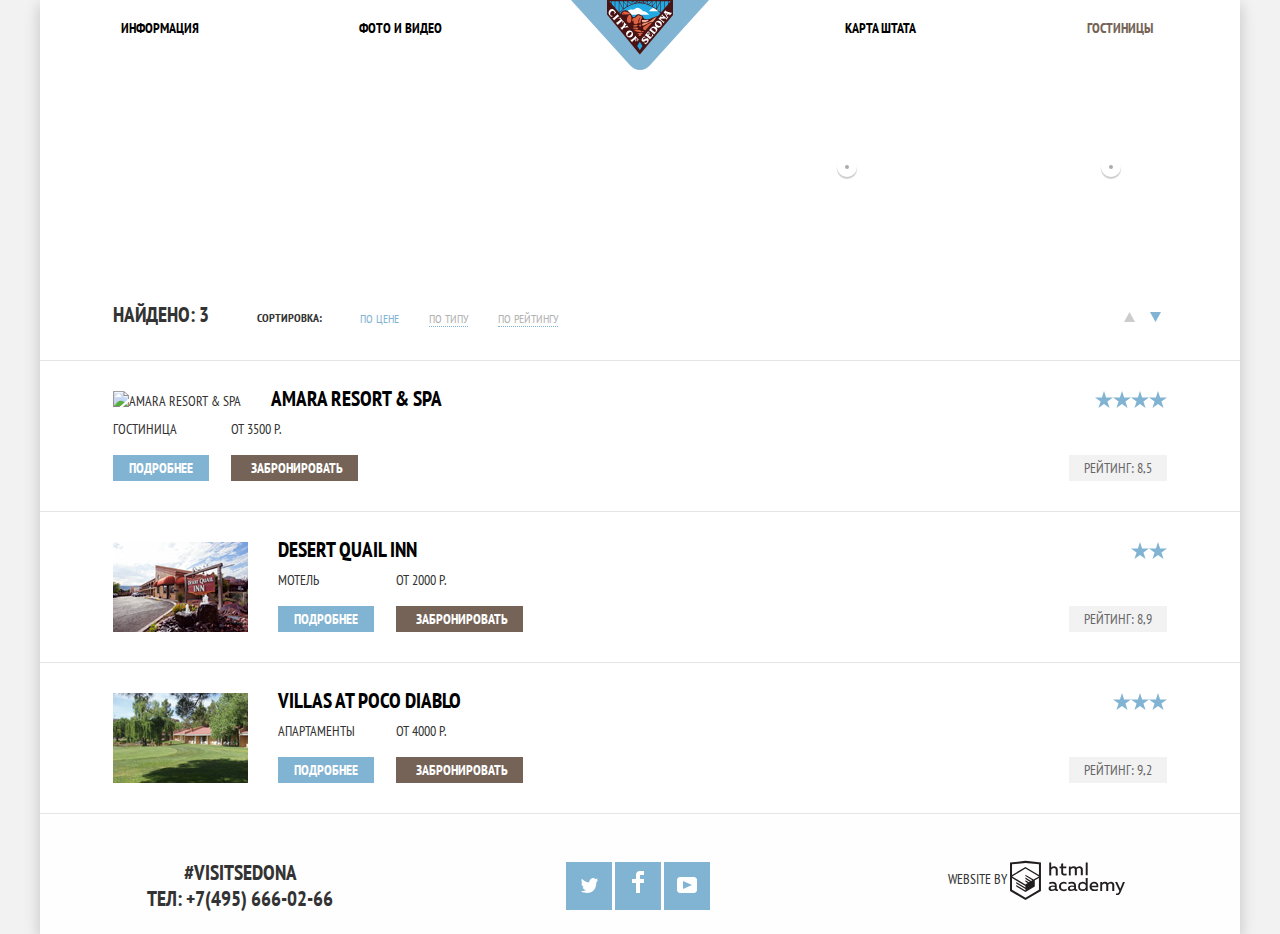
==== hotels.html @ a95e8329 "Update hotels.html" ====
<!DOCTYPE html>
<html lang="ru">
  
<head>
  <link href="https://fonts.googleapis.com/css?family=PT+Sans+Narrow:400,700&amp;subset=latin,cyrillic" 
  rel="stylesheet">
  <link href="css/normalize.css" rel="stylesheet">
  <link rel="stylesheet" href="css/style.css">
  
  <meta charset="utf-8">  
  <meta name="viewport" content="width=device-width">
  <meta name="description" content="Мой первый проект HTML5">
  <meta name="author" content="Евгений Воронов на основании курса HTML-академии">
  
  <title>HTML Academy: Седона</title>
  </head>

  <body>
<!--Хедер заимствован с первой страницы-->
    <div class="container">
      <header class="main-header">
        <nav class="main-navigation">
          <ul class="main-menu clearfix">
            <li>
              <a href="#">Информация</a>
            </li>

            <li>
              <a href="#">Фото и видео</a>
            </li>

            <li>
              <h1>
                <a href="index.html">
                <img src="img/svg-sedona/header-logo.svg" width="138" height="70" alt="Логотип города Седона">
                </a>
              </h1>
            </li>    
            <li>
              <a href="#">Карта штата</a>
            </li>

            <li>
              <a class="active" href="#">Гостиницы</a>
            </li>

          </ul>
        </nav>
      </header> 

<main class="content-main">

        <div class="content-selection clearfix">
          <h1 class="visually-hidden">Поиск жилья в Седоне</h1>

          <!--Левая часть формы-->
          <form name="filters" action="#" method="get">

            <div class="conveniences">
              <b class="filters-title">Инфрастуктура:</b>
              
              <ul class="list-filters">
                <li>
                  <input type="checkbox" name="swim-pool" id="swim-pool" checked="checked">
                  <label for="swim-pool">Бассейн</label>
                </li>

                <li>
                  <input type="checkbox" name="parking" id="parking" >
                  <label for="parking">Парковка</label>
                </li>

                <li>
                  <input type="checkbox" name="internet" id="internet">
                  <label for="internet">wi-fi</label>
                </li>
              </ul>
            </div>

            <!--Центральная часть формы-->
            <div class="housing-type">
              <b class="filters-title">Тип жилья:</b>
              <ul class="list-filters">
                <li>
                  <input type="checkbox" name="hotel" id="hotel" checked="checked">
                  <label for="hotel">Гостиница</label>
                </li>
                <li>
                  <input type="checkbox" name="motel" id="motel" checked="checked">
                  <label for="motel">Мотель</label>
                </li>
                <li>
                  <input type="checkbox" name="apartments" id="apartments" checked="checked">
                  <label for="apartments">Апартаменты</label>
                </li>
              </ul>
            </div>
 
            <!--Правая часть формы-->
            <div class="filter-range">
              <div class="filters-range-title">Стоимость в сутки (р):
              </div>
              <div class="price-controls">
                <label class="min-price">от
                  <input type="text" name="min-price" value="0">
                </label>
                <label class="max-price">до
                  <input type="text" name="max-price" value="3000">
                </label>
              </div>

              <div class="range-controls">
                <div class="scale">
                  <div class="bar">
                  </div>
                </div>
                <div class="range-toggle range-toggle-min">
                </div>
                <div class="range-toggle range-toggle-max">
                </div>
              </div>    
              <button class="btn-transparent" type="submit">Показать</button>
            </div>

          </form>    
        </div> 

        <!--Нижняя часть формы "Найдено"-->
        <div class="search-result clearfix">
          <b class="result-number">Найдено: 3</b>
          <div class="result-filters">
            <b class="result-filters-name">Сортировка:</b>
            
            <ul class="filters-sorting-list">
              <li>
                <a class="filters-sorting active" href="#">по цене</a>
              </li>
              <li>
                <a class="filters-sorting" href="#">по типу</a>
              </li>
              <li>
                <a class="filters-sorting" href="#">по рейтингу</a>
              </li>                                
            </ul>

            <!--Стрелки "вверх"-"вниз"-->
            <div class="pointers">
              <a class="pointer-arrow" href="#">
                <span class="icon-up-dir"><svg xmlns="http://www.w3.org/2000/svg" width="11" height="10" viewBox="0 0 11 10"><path fill="#cccccc" d="M5.5 0L0 10h11z"/></svg></span>
              </a>
              <a class="pointer-arrow active" href="#">
                <span class="icon-down-dir"><svg xmlns="http://www.w3.org/2000/svg" width="11" height="10" viewBox="0 0 11 10"><path fill="#81b3d2" d="M5.5 10L0 0h11"/></svg></span>
              </a>
            </div>    
          </div>
        </div>
        
        <!--Карточка Amara Resort-->
        <div class="housing-cards">
          <div class="housing-info clearfix">
            <div class="housing-image">
              <img src="img/jpg-sedona/amara_resort.jpg" width="135" height="90" alt="Amara Resort & Spa"></img>
            </div>
            
            <div class="rating">
              <div class="rating-stars">
                <span class="icon-star"><svg xmlns="http://www.w3.org/2000/svg" width="18" height="17" viewBox="0 0 18 17"><path fill="#81B3D2" d="M9.002 0l2.126 6.494h6.877l-5.564 4.012L14.566 17l-5.564-4.013L3.438 17l2.126-6.494L0 6.494h6.878z"/></svg></span>
                <span class="icon-star"><svg xmlns="http://www.w3.org/2000/svg" width="18" height="17" viewBox="0 0 18 17"><path fill="#81B3D2" d="M9.002 0l2.126 6.494h6.877l-5.564 4.012L14.566 17l-5.564-4.013L3.438 17l2.126-6.494L0 6.494h6.878z"/></svg></span>
                <span class="icon-star"><svg xmlns="http://www.w3.org/2000/svg" width="18" height="17" viewBox="0 0 18 17"><path fill="#81B3D2" d="M9.002 0l2.126 6.494h6.877l-5.564 4.012L14.566 17l-5.564-4.013L3.438 17l2.126-6.494L0 6.494h6.878z"/></svg></span>
                <span class="icon-star"><svg xmlns="http://www.w3.org/2000/svg" width="18" height="17" viewBox="0 0 18 17"><path fill="#81B3D2" d="M9.002 0l2.126 6.494h6.877l-5.564 4.012L14.566 17l-5.564-4.013L3.438 17l2.126-6.494L0 6.494h6.878z"/></svg></span>
              </div>
              
              <div class="grade">
                <span>Рейтинг: 8,5</span>
              </div>    
            </div>
            
            <div class="housing-name">Amara Resort &#38; Spa</div>
            <div class="more-info">
              <div class="main-housing-info">Гостиница</div>
              <a class="btn-detail" href="#">Подробнее</a>
            </div>
            
            <div class="housing-price">
              <div class="main-housing-info">От 3500 р.</div>
              <a class="btn-book" href="#">Забронировать</a>
            </div>
          </div> 

          <!--Карточка Desert Quail Inn-->
          <div class="housing-info clearfix">
            <div class="housing-image">
              <img src="img/jpg-sedona/desert_quail.jpg" width="135" height="90" alt="Desert Quail Inn">
            </div>
            
            <div class="rating">
              <div class="rating-stars">
                <span class="icon-star"><svg xmlns="http://www.w3.org/2000/svg" width="18" height="17" viewBox="0 0 18 17"><path fill="#81B3D2" d="M9.002 0l2.126 6.494h6.877l-5.564 4.012L14.566 17l-5.564-4.013L3.438 17l2.126-6.494L0 6.494h6.878z"/></svg></span>
                <span class="icon-star"><svg xmlns="http://www.w3.org/2000/svg" width="18" height="17" viewBox="0 0 18 17"><path fill="#81B3D2" d="M9.002 0l2.126 6.494h6.877l-5.564 4.012L14.566 17l-5.564-4.013L3.438 17l2.126-6.494L0 6.494h6.878z"/></svg></span>
              </div>
              <div class="grade">
                <span>Рейтинг: 8,9</span>
              </div>
            </div>
            
            <div class="housing-name">Desert Quail Inn</div>
            <div class="more-info">
              <div class="main-housing-info">Мотель</div>
              <a class="btn-detail" href="#">Подробнее</a>
            </div>
            
            <div class="housing-price">
              <div class="main-housing-info">От 2000 р.</div>
              <a class="btn-book" href="#">Забронировать</a>
            </div>
          </div>
          
          <!--Карточка Villas At Poco Diablo-->
          <div class="housing-info clearfix">
            <div class="housing-image">
              <img src="img/jpg-sedona/villas_poco.jpg" width="135" height="90" alt="Villas At Poco Diablo">
            </div>
            
            <div class="rating">
              <div class="rating-stars">
                <span class="icon-star"><svg xmlns="http://www.w3.org/2000/svg" width="18" height="17" viewBox="0 0 18 17"><path fill="#81B3D2" d="M9.002 0l2.126 6.494h6.877l-5.564 4.012L14.566 17l-5.564-4.013L3.438 17l2.126-6.494L0 6.494h6.878z"/></svg></span>
                <span class="icon-star"><svg xmlns="http://www.w3.org/2000/svg" width="18" height="17" viewBox="0 0 18 17"><path fill="#81B3D2" d="M9.002 0l2.126 6.494h6.877l-5.564 4.012L14.566 17l-5.564-4.013L3.438 17l2.126-6.494L0 6.494h6.878z"/></svg></span>
                <span class="icon-star"><svg xmlns="http://www.w3.org/2000/svg" width="18" height="17" viewBox="0 0 18 17"><path fill="#81B3D2" d="M9.002 0l2.126 6.494h6.877l-5.564 4.012L14.566 17l-5.564-4.013L3.438 17l2.126-6.494L0 6.494h6.878z"/></svg></span>
              </div>
              <div class="grade">
                <span>Рейтинг: 9,2</span>
              </div>
            </div>
            
            <div class="housing-name">Villas At Poco Diablo</div>
            <div class="more-info">
              <div class="main-housing-info">Апартаменты</div>
              <a class="btn-detail" href="#">Подробнее</a>
            </div>
            <div class="housing-price">
              
              <div class="main-housing-info">От 4000 р.</div>
              <a class="btn-book" href="#">Забронировать</a>
            </div>
          </div>    
        </div>   
      </main> 

      <!--Футер. Идентичер первой странице.-->
  <footer class="main-footer main-index-footer">
  <section class="footer-hashtag footer-item">
    <p>#VisitSedona<br>
      Тел: +7(495) 666-02-66
    </p>
    
  </section>  
  <section class="footer-social footer-item">
    <a class="social-btn" href="#">
      <img src="img/svg-sedona/twitter.svg">Twitter<span class="icon-twitter"></span>
    </a>
    <a class="social-btn" href="#">
      <img src="img/svg-sedona/fb-icon.svg">Facebook<span class="icon-facebook"></span>
    </a>
    <a class="social-btn" href="#">
      <img src="img/svg-sedona/youtube.svg">YouTube<span class="icon-youtube"></span>
    </a>
  </section>  
  <section class="footer-copyright footer-item">
    <span>Website by</span>
    <a class="copyright-logo" href="https://htmlacademy.ru" target="_blank"><svg width="115" height="41" xmlns="http://www.w3.org/2000/svg" viewBox="0 0 108.08 36.85"><title>logo-htmlacademy-small1</title><path d="M44.61,26.88a2,2,0,0,0,.55-0.1v1.33a3.25,3.25,0,0,1-1.18.21,1.67,1.67,0,0,1-1.67-1,4.84,4.84,0,0,1-3.14,1.08c-1.51,0-2.91-.83-2.91-2.55,0-2.13,2-2.79,3.71-2.79a11.08,11.08,0,0,1,2.17.25v-0.3c0-1-.76-1.77-2.19-1.77a7.42,7.42,0,0,0-3,.64v-1.7a10.21,10.21,0,0,1,3.19-.55c2.36,0,3.81,1.12,3.81,3.65v3a0.54,0.54,0,0,0,.49.59h0.17Zm-6.44-1.13A1.35,1.35,0,0,0,39.63,27h0.11a3.39,3.39,0,0,0,2.41-1V24.58a9.72,9.72,0,0,0-1.81-.21c-1,0-2.16.33-2.16,1.38h0Zm12.36-6.11a5,5,0,0,1,2.57.64V22a4.08,4.08,0,0,0-2.3-.7,2.75,2.75,0,1,0,0,5.49,5,5,0,0,0,2.43-.64v1.71a6.27,6.27,0,0,1-2.76.57A4.21,4.21,0,0,1,46,24.51q0-.21,0-0.41a4.32,4.32,0,0,1,4.18-4.46h0.38Zm12.17,7.24a2,2,0,0,0,.55-0.1v1.33a3.25,3.25,0,0,1-1.18.21,1.67,1.67,0,0,1-1.67-1,4.84,4.84,0,0,1-3.14,1.08c-1.51,0-2.91-.83-2.91-2.55,0-2.13,2-2.79,3.71-2.79a11.08,11.08,0,0,1,2.17.25v-0.3c0-1-.76-1.77-2.19-1.77a7.42,7.42,0,0,0-3,.64v-1.7a10.21,10.21,0,0,1,3.19-.55c2.36,0,3.81,1.12,3.81,3.65v3a0.54,0.54,0,0,0,.49.59h0.17Zm-6.44-1.13A1.35,1.35,0,0,0,57.73,27h0.11a3.39,3.39,0,0,0,2.41-1V24.58a9.72,9.72,0,0,0-1.81-.21c-1.06,0-2.16.33-2.16,1.38h0ZM73,16V28.2H71.35V26.88a3.88,3.88,0,0,1-3.19,1.54,4.4,4.4,0,0,1,0-8.78,3.81,3.81,0,0,1,3,1.3V16H73Zm-4.53,5.22a2.76,2.76,0,1,0,0,5.52A2.86,2.86,0,0,0,71.15,25V23A2.91,2.91,0,0,0,68.49,21.27ZM79,19.64c3.31,0,4.46,2.68,3.92,5.09H76.7c0.21,1.5,1.67,2.11,3.19,2.11a6.11,6.11,0,0,0,2.64-.59v1.6a7.14,7.14,0,0,1-3,.57C77,28.42,74.78,27,74.78,24a4.18,4.18,0,0,1,4-4.39H79Zm0.09,1.54a2.28,2.28,0,0,0-2.44,2.1v0.06H81.3A2,2,0,0,0,79.13,21.18Zm5.73,7V19.87h1.65v1a3.81,3.81,0,0,1,2.78-1.27A2.86,2.86,0,0,1,91.89,21a4.12,4.12,0,0,1,2.91-1.33A3.06,3.06,0,0,1,98,23V28.2h-1.9V23.05a1.59,1.59,0,0,0-1.42-1.75H94.42a2.8,2.8,0,0,0-2.07,1.12V28.2h-1.9V23.05A1.59,1.59,0,0,0,89,21.31H88.8a3,3,0,0,0-2.21,1.29v5.63H84.86Zm21.31-8.33h1.9l-3.91,9.46c-0.9,2.17-2.09,2.86-3.35,2.86a4.76,4.76,0,0,1-1.1-.14V30.46a2.86,2.86,0,0,0,.85.12c0.9,0,1.58-.64,2.07-1.9l0.17-.42-4-8.4h2l2.86,6.29ZM38.73,1.46V6.22a3.81,3.81,0,0,1,2.7-1.14,3.25,3.25,0,0,1,3.44,3.4v5.15H43V8.72a1.81,1.81,0,0,0-1.61-2h-0.3a2.93,2.93,0,0,0-2.32,1.39v5.52h-1.9V1.46h1.9ZM49.94,2.31v3h3V6.91h-3v3.81c0,1.1.5,1.46,1.58,1.46a4.49,4.49,0,0,0,1.69-.33v1.6A6.8,6.8,0,0,1,51,13.8a2.55,2.55,0,0,1-2.86-2.74V6.89H46.58V5.26h1.5V2.74Zm5.4,11.31V5.28H57v1A3.81,3.81,0,0,1,59.77,5a2.86,2.86,0,0,1,2.6,1.33A4.12,4.12,0,0,1,65.28,5,3.06,3.06,0,0,1,68.44,8.4v5.21h-1.9V8.46a1.59,1.59,0,0,0-1.42-1.75H64.89a2.8,2.8,0,0,0-2.07,1.12v5.78h-1.9V8.46A1.59,1.59,0,0,0,59.5,6.71H59.27A3,3,0,0,0,57.06,8v5.63H55.34ZM71.17,1.45H73V13.6H71.17V1.45ZM14.71,0H14.55L0,1.54V28.21l14.55,8.66,14.55-8.66V1.54Zm12.5,27.1L14.55,34.64,1.9,27.12V16.18l12.59,7.5V25L5.86,19.9v1.31l8.68,5.21v1.39L5.87,22.65V24l8.68,5.21,8.75-5.24V18.31L27.2,16V27.12Zm0-12.53-3.48,2-1.6,1L14.51,13v1.31L21,18.23H21l-0.14.09-1,.54-5.37-3.2V17l4.24,2.52-1,.67-3.2-1.9v1.31l2.1,1.24L14.5,22.1,2,14.65,14.51,7.11Zm0-1.32L14.49,5.76,1.91,13.25v-10L14.56,1.92,27.21,3.25v10h0Z" transform="translate(0 -0.02)"/></svg></a>
  </section>    
  </footer>

  </body>
</html>
---- css/style.css ----
body {
margin: 0;
padding: 0;
font-family: "PT Sans Narrow", Arial, sans-serif;
font-size: 14px;
line-height: 21px;
color: #333333;
background-color: #f2f2f2;
background-repeat: no-repeat;
background-position: top center;
text-transform: uppercase;
}

@font-face {
font-weight: normal;
font-style: normal;
font-family: "symbols-sedona";
src: url("../Sedona-fonts/Sedona-font.woff") format("woff"),
url("../Sedona-fonts/Sedona-font.woff2") format("woff2"); 
}

[class^="icon-"]::before,
[class*=" icon-"]::before {
display: inline-block;
width: 1em;
margin-right: 0.2em;
margin-left: 0.2em;
font-weight: normal;
line-height: 1em;
font-family: "Sedona-font"; 
text-align: center;
text-transform: none;
text-decoration: inherit;
font-style: normal;
font-variant: normal;
speak-as: none;
}

.container {
width: 1200px;
margin: 0 auto;  
box-shadow: 0 5px 15px rgba(0, 0, 0, 0.2); 
}

/*Задаём визуальное скрытие заголовков, которые только для поисковиков*/
.visually-hidden {
position: absolute;
width: 1px;
height: 1px;
margin: -1px;
border: 0;
padding: 0;
clip: rect(0 0 0 0);
overflow: hidden;
}

/*Выравнивание контента до "Настоящий городок"*/
.main-menu {
width: 100%;
height: 56px;
margin: 0;
padding: 0;
background-color: #ffffff;
list-style: none;
}
  
.main-menu li {
display: block;
float: left;
width: 240px;
height: 56px;
margin: 0;
padding: 0;
text-align: center;
}
  
.main-menu h1 {
margin: 0;
}
  
.main-menu a {
padding-top: 20px;
font-weight: bold;
text-decoration: none;
line-height: 56px;
color: #000000;
}
  
.main-menu a:hover {
color: #81b3d2;
}

.main-menu a:focus {
color: #81b3d2;
}
  
.main-menu a:active {
color: #766357;
}
  
.main-menu .active {
color: #766357;
}
  
.main-menu .active:hover {
color: #604e43;
}

.main-menu .active:focus {
color: #604e43;
}
  
.main-menu .active:active {
color: #d6d0cc;
}
  
.content-main {
background-color: #ffffff;
}
  
.main-image {
height: 511px;
text-align: center;
background-image: url("../img/jpg-sedona/BG-1.jpg");
background-repeat: no-repeat;
background-color: #acd5ee;
}
  
.logo {
padding-top: 132px;
}

.intro {
width: 570px;
margin: 0 auto;
padding-top: 57px;
padding-bottom: 37px;
text-align: center;
line-height: 26px;
}

.intro-text {
font-size: 21px;
color: #000000;
}

.intro p {
margin-top: 22px;
}

.index-content {
height: 256px;
text-align: center;
color: #ffffff;
background-color: #81b3d2;
}

.index-content-text-left {
float: left;
width: 400px;
padding-top: 55px;
}

.index-content-img-right {
float: right;
height: 256px;
margin: 0;
background-color: #e7a79a;
}

.index-content-number {
margin-top: 18px;
margin-bottom: 20px;
}

.clearfix::after {
content: "";
display: block;
clear: both;
}

.index-content-title {
font-size: 21px;
}

.features-first {
padding-top: 60px; 
padding-bottom: 81px;
text-align: center;
}

.features-item {
float: left;
width: 300px;
margin-left: 50px;
margin-right: 50px;
}

.features-name {
margin-top: 24px;
font-weight: bold;
font-size: 21px;
color: #000000;
}

.features-item p {
margin: 0;
margin-top: 24px;
}

.picture-souvenirs {
margin-bottom: -4px;
}

.index-content-img-left {
float: left;
height: 256px;
margin: 0;
background-color: #eac1ad;
}

.index-content-text-right {
float: right;
width: 400px;
padding-top: 55px;
}

.features-second {
padding-top: 23px;
padding-bottom: 57px;
text-align: center;
background-color: #eeeeee;
}

.intro-search {
padding-bottom: 35px;
line-height: 24px;
}

.intro-text-search {
font-size: 30px;
line-height: 24px;
color: #000000;
}

/* Карта прописана на случай, если интерактивная не загрузится*/
.map {
width: 100%;
height: 593px;
margin-bottom: -120px;
background-image: url("../img/jpg-sedona/map_sedona.jpg");
background-repeat: no-repeat; 
}

.search {
width: 570px;
margin: 0 auto;
text-align: center;
}

.search-hotels {
position: relative;
display: block;
padding-top: 34px;
padding-bottom: 26px;
font-weight: bold;
font-size: 21px;
line-height: 26px;
text-align: center;
text-decoration: none;
color: #ffffff;
background-color: #766357;  
}

.search-filters {
position: absolute;
z-index: 10;


/*display: none; Не забыть это правило подключить, когда нужно будет делать поп-апы*/

padding-top: 56px;
padding-bottom: 55px;
padding-left: 57px;
padding-right: 54px;
font-weight: bold;
line-height: 26px; 
background-color: #ffffff;
box-shadow: 0 10px 40px 5px rgba(0, 0, 0, 0.2); 
}

/* Детально разобраться с анимацией. Пока, всё сделано интуитивно, 
с помощью "коллективного разума"

@keyframes shake {
  0%, 100% {transform: translateX(0); }
  10%, 30%, 50%, 70%, 90%  {transform: translateX(-10px); }
  20%, 40%, 60%, 80% {transform: translateX(10px); }
}

@keyframes bounce {
  0% {transform: translateY(0); }
  50% {transform: translateY(70px); }
  80% {transform: translateY(-50px); }
  100% {transform: translateY(0); }
  }

.search-filters-show {
display: block;
animation-name: bounce;
animation-duration: 0.7s;
}

.modal-error {
animation-name: shake;
animation-duration: 0.6s;
} */

.field-data {
margin-bottom: 27px;
color: #000000;
}

.field-value-data {
position: relative;
margin-left: 114px;
margin-right: 39px;
}

.field-data label {
float: left;
line-height: 38px;
}
.field-data input {
width: 100%;
height: 40px;
box-sizing: border-box;
padding-left: 15px;
text-transform: uppercase;
background-color: #f2f2f2;
border: 0;   
}

.field-data input:hover {
background-color: #ebebeb;
}

.field-data input:focus {
background-color: #ffffff;
outline: 2px solid #e5e5e5;
}


.btn-calendar {
float: right;
width: 38px;
height: 40px;
margin-right: -38px;
padding: 0;
font-size: 21px;
line-height: 26px;
text-transform: uppercase;
vertical-align: top;
color: #c2c2c2;
background-color: #f2f2f2;
cursor: pointer;
border: 0;
outline: 0;
}

.icon-calendar {
padding-top:9px;
display: inline-block;
font-size: 0;
vertical-align: center;
fill: #cacaca;
}
  
.icon-calendar:hover {
fill: #000000;
}
  
.icon-calendar:focus {
fill: #000000;
}
  
.icon-calendar:active {
fill: #81b3d2;
}

.btn-people-number {
width: 38px;
height: 40px;
padding: 0;
margin: 0;
vertical-align: middle;
color: #a9a9a9;
background-color: #f2f2f2;
border: 0;
outline: 0;
font-size:1.8vw;
cursor: pointer;
}

.btn-people-number:hover {
color: #000000;
}

btn-people-number:focus {
color: #000000;
}

.btn-people-number:active {
color: #81b3d2;
}

.people-number input,
.children-number input {
display: inline-block;
margin: 0;
width: 38px;
height: 40px;
padding: 0;
text-align: center;
vertical-align: middle;
background-color: #f2f2f2;
border: 0;
outline: 0;
}

/*
input::-webkit-inner-spin-button,
input::-webkit-outer-spin-button {
-webkit-appearance: none; margin: 0px;
}
*/

.field-people {
margin-bottom: 54px;
}

.field-people > label {
float: left;
line-height: 38px;
}

.field-value-people {
height: 40px;
margin-left: 114px;
text-align: left; 
}

.btn-plus {
margin-left: -4px;
}

.btn-minus {
margin-right: -4px;
}

.people-number-adults{
float: left;
}

.children-number {
float: right;
}

.people-number-children {
display: inline-block;
margin-left: 25px;
}

.search-btn {
width: 458px;
height: 58px;
padding: 0;
font-size: 21px;
text-transform: uppercase;
color: #ffffff;
background-color: #81b3d2;
border: 0;
outline: 0;
cursor: pointer;
}

.search-btn:hover {
background-color: #669ec0;
}

.search-btn:focus {
background-color: #669ec0;
}

.search-btn:active {
color: #88b6d1;
background-color: #5496bd;
}

/*Футер*/
.main-footer {
height: 95px;
width: 100%;
padding-top: 25px;
background-color: rgba(255, 255, 255, 0.9);
}

.main-index-footer {
width: 1200px;
position: relative;
z-index: 2;
/*margin-top: -120px;*/
}

.footer-item{
display: inline-block;
width: 300px;
margin-left: 50px;
margin-right: 45px;
text-align: center;
vertical-align: middle;
}

.social-btn {
display: inline-block;
width: 46px;
height: 48px;
margin: 0;
font-size: 0;
text-align: center;
vertical-align: top;
text-decoration: none;
color: #ffffff;
background-color: #81b3d2;
}

.social-btn span {
font-size: 19px;
line-height: 48px;
}

.social-btn:hover {
background-color: #669ec0;
}

.social-btn:focus {
  background-color: #669ec0;
  }

.social-btn:active {
color: #88b6d1;
background-color: #5496bd;
}

.footer-hashtag p{
font-size: 21px;
line-height: 26px;
font-weight: bold;
}

.footer-copyright span {
line-height: 39px;
}

.copyright-logo {
display: inline-block;
font-size: 0;
vertical-align: top;
fill: #231f20;
}

.copyright-logo:hover {
fill: #81b3d2;
}

.copyright-logo:focus {
  fill: #81b3d2;
  }

.copyright-logo:active {
fill: #bdbbbc;
}

/*Стилизация страницы hotels.html*/

/* "☐" */
.icon-check-off::before { 
content: "\2610"; 
} 
  
/* "☑" */
.icon-check-on::before {
content: "\2611"; 
} 

.content-selection {
padding-left: 73px;
padding-right: 73px;
padding-bottom: 11px;
padding-top: 26px;
background-image: url("../img/png-sedona/hotels-bg.png"); /* width: 1200px; height: 217px;*/
background-repeat: no-repeat;
}

.content-selection li {
list-style-type: none;
}
  
.conveniences {
float: left;
width: 217px;
margin-right: 25px;
}
  
.housing-type {
float: left;
width: 230px; 
}
  
.filters-title {
font-size: 16px;
line-height: 21px;
font-weight: 600;
color: #ffffff;
}
  
.filter-range {
float: right;
width: 330px;
margin: 0 auto;
font-size: 14px;
font-weight: 400;
color: #ffffff;
}
  
.filters-range-title {
margin-bottom: 9px;
font-size: 16px;
line-height: 21px;
font-weight: 600;
}

input[type="checkbox"] {
display: none;
}

input[type="checkbox"]+label {
position: relative;
display: block;
margin: 10px 0;
padding-left: 45px;
line-height: 20px;
cursor: pointer;    
}

input[type="checkbox"]+label::before {
content: "\2610";
position: absolute;
top: 0;
left: 0;
width: 10px;
height: 10px;
font-size: 26px;
font-family: "Sedona-font";
}

input[type="checkbox"]:checked+label::before {
content: "\2611";
}

.price-controls {
position: relative;
height: 36px;
margin-bottom: 14px;
font-size: 0;
border: 2px solid #ffffff;
border-radius: 2px;
}

.price-controls::after {
content: "";
position: absolute;
top: 50%;
left: 50%;
transform: translate(-50%, -50%);
width: 2px;
height: 22px;
background: #ffffff;
}


.price-controls label {
display: inline-block;
font-size: 14px;
line-height: 34px;
vertical-align: top;
cursor: pointer;
}

.price-controls .min-price,
.price-controls .max-price {
width: 98px;
padding-left: 65px;
}

.price-controls input {
width: 60px;
margin: 0;
color: inherit;
font: inherit;
background: none;
border: 0;
outline: 0;
} 

.range-controls {
position: relative;
margin-bottom: 36px;
}

.range-controls .scale {
height: 2px;
background-color: rgba(255, 255, 255, 0.3);
}

.range-controls .bar {
width: 80%;
height: 2px;
background-color: #ffffff;
}

.range-toggle {
position: absolute;
top: -9px;
width: 4px;
height: 4px;
background-color: #ababab;
border: 8px solid #ffffff;
border-radius: 50%;
box-shadow: 0 2px 1px 0 rgba(0, 1, 1, 0.2);
cursor: pointer;
}

.range-toggle:hover {
background-color: #1c4f80;
}

.range-toggle-min {
left: 0;
}

.range-toggle-max {
left: 80%;
}

.list-filters {
margin: 0;
padding: 0;
padding-top: 11px;
color: #ffffff;
list-style: none;
}

.list-filters li {
margin-bottom: 26px;
}

.list-filters input[disabled="disabled"]+label {
color: #6a6a6a;
}

.btn-transparent {
display: block;
margin: 0 auto;
padding: 6px 35px;
font-size: 14px;
line-height: 20px;
text-transform: uppercase;
color: #ffffff;
background: transparent;
border: 2px solid #ffffff;
border-radius: 2px;
outline: 0;
cursor: pointer;
}

.btn-transparent:hover {
color: #000000;
background-color: #ffffff;
}

.search-result {
margin-top: 28px;
padding-left: 73px;
padding-right: 73px;
padding-bottom: 31px;
background-color: #ffffff;
border-bottom: 1px solid #e5e5e5;
}

.result-number {
float: left;
margin: 0;
padding: 0;
font-size: 21px;
line-height: 26px;
}

.result-filters-name {
float:left;
margin-top: 7px;
margin-left: 48px;
margin-right: 38px;
font-size: 12px;
line-height: 18px;
}

.filters-sorting-list li {
float: left;
margin-top: 6px;
margin-right: 30px;
list-style-type: none;
}

.filters-sorting {
text-decoration: none;
font-size: 12px;
line-height: 18px;
border-bottom: 1px dotted #81b3d2;
color: #b2b2b2;
}

.filters-sorting:hover {
color: #81b3d2;
}

.filters-sorting:active {
color: #000000;
border: 0;
}

.filters-sorting-list .active {
color: #81b3d2;
border: 0;
}

.filters-sorting-list {
margin-top: 7px;
}

.pointers {
float: right;
}

.pointer-arrow {
display: inline-block;
width: 23px;
height: 23px;
margin: 0px;
text-align: center;
vertical-align: top;
color: #cccccc;
}

.pointer-arrow span {
font-size: 23px;
line-height: 23px;
}

.pointers .active {
color: #81b3d2;
}

.pointer-arrow:hover {
color: #000000;
}

.pointer-arrow:active {
color: #81b3d2;
}

.housing-info {
height: 90px;
padding-top: 30px;
padding-bottom: 30px;
padding-left: 73px;
padding-right: 73px;
border-bottom: 1px solid #e5e5e5;
}

.housing-image {
float: left;
margin-right: 30px;
}

.more-info {
float: left;
width: 118px;
margin-right: 0px;
}

.housing-price {
float: left;
width: 143px;
}

.rating {
float: right;
text-align: right; 
}

.rating-stars {
display: inline-block;
height: 25px;
margin: 0;
text-align: center;
vertical-align: top;
text-decoration: none;
color: #81b3d2;
background-color: #ffffff;
}

.rating-stars span {
float: right;
font-size: 17px;
line-height: 21px;  
}

.housing-name {
margin-top: -5px;
margin-bottom: 7px;
font-size: 21px;
line-height: 26px;
font-weight: bold;
color: #000000;
cursor: pointer;
}

.housing-name:hover {
color: #81b3d2;
}

.housing-name:active {
color: #b2b2b2;
}

.btn-detail {
float: left;
height: 26px;
margin-right: 8px;
padding-left: 16px;
padding-right: 16px;
line-height: 26px;
font-weight: bold;
text-decoration: none;
color: #ffffff;
background-color: #81b3d2;
}

.btn-detail:hover {
color: #ffffff;
background-color: #669ec0;
}

.btn-detail:active {
color: #88b6d1;
background-color: #5496bd;
}

.btn-book {
float: left;
height: 26px;
padding-left: 20px;
padding-right: 15px;
font-weight: bold;
line-height: 26px;
text-decoration: none;
color: #ffffff;
background-color: #766357;
}

.btn-book:hover {
color: #ffffff;
background-color: #604e43;
}

.btn-book:active {
color: #857871;
background-color: #503e33;
}

.main-housing-info  {
margin-bottom: 15px;
}

.grade {
height: 26px;
margin-top: 39px;
padding-left: 15px;
padding-right: 15px;
line-height: 26px;
color: #666666;
background-color: #f2f2f2;
}
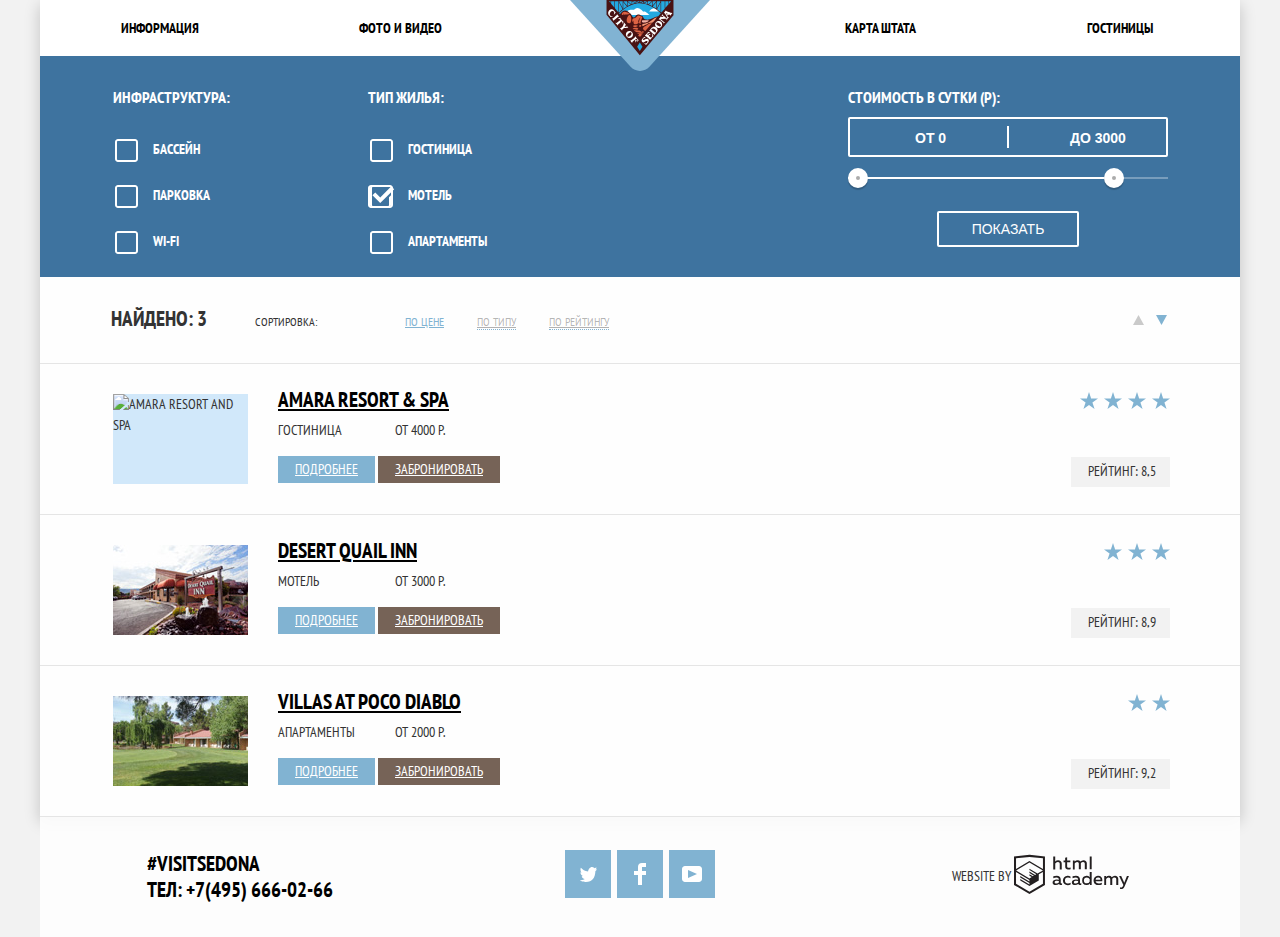
==== commit 56d09c64: "Правка index.html и hotels.hhtml" ====
--- a/hotels.html
+++ b/hotels.html
@@ -4,14 +4,13 @@
 <head>
   <link href="https://fonts.googleapis.com/css?family=PT+Sans+Narrow:400,700&amp;subset=latin,cyrillic" 
   rel="stylesheet">
-  <link href="css/normalize.css" rel="stylesheet">
-  <link rel="stylesheet" href="css/style.css">
+  <link href="css/normalize.css" rel="stylesheet"><!--Подключить миннимизацию-->
+  <link rel="stylesheet" href="css/style.css"><!--Подключить миннимизацию-->
   
   <meta charset="utf-8">  
   <meta name="viewport" content="width=device-width">
-  <meta name="description" content="Мой первый проект HTML5">
+  <meta name="description" content="Мой первый учебный проект HTML5">
   <meta name="author" content="Евгений Воронов на основании курса HTML-академии">
-  
   <title>HTML Academy: Седона</title>
   </head>
 
@@ -20,256 +19,245 @@
     <div class="container">
       <header class="main-header">
         <nav class="main-navigation">
+          <a href="index.html" class="main-logo"><img src="img/svg-sedona/header-logo.svg" width="140" height="71" alt="Логотип города Седона"></a>
           <ul class="main-menu clearfix">
             <li>
               <a href="#">Информация</a>
             </li>
-
             <li>
               <a href="#">Фото и видео</a>
-            </li>
-
-            <li>
-              <h1>
-                <a href="index.html">
-                <img src="img/svg-sedona/header-logo.svg" width="138" height="70" alt="Логотип города Седона">
-                </a>
-              </h1>
-            </li>    
+            </li>   
             <li>
               <a href="#">Карта штата</a>
             </li>
-
-            <li>
-              <a class="active" href="#">Гостиницы</a>
-            </li>
-
+            <li>
+              <a a class="active" href="#">Гостиницы</a>
+            </li>
           </ul>
         </nav>
-      </header> 
-
-<main class="content-main">
-
-        <div class="content-selection clearfix">
-          <h1 class="visually-hidden">Поиск жилья в Седоне</h1>
-
-          <!--Левая часть формы-->
-          <form name="filters" action="#" method="get">
-
-            <div class="conveniences">
-              <b class="filters-title">Инфрастуктура:</b>
-              
-              <ul class="list-filters">
-                <li>
-                  <input type="checkbox" name="swim-pool" id="swim-pool" checked="checked">
-                  <label for="swim-pool">Бассейн</label>
-                </li>
-
-                <li>
-                  <input type="checkbox" name="parking" id="parking" >
-                  <label for="parking">Парковка</label>
-                </li>
-
-                <li>
-                  <input type="checkbox" name="internet" id="internet">
-                  <label for="internet">wi-fi</label>
-                </li>
-              </ul>
-            </div>
-
+      </header>
+<!--Левая часть формы-->
+      <main class="container1">
+        <div class="sort-background">
+          <h1 class="visually-hidden">Гостиницы</h1>
+          <form action="https://echo.htmlacademy.ru" method="post" class="form-container1">
+            <div class="infrastructure">
+              <span>Инфраструктура:</span>
+              <p class="checkbox-container1">
+                <label for="pool">Бассейн
+                <input type="checkbox" name="check-pool" id="pool" class="visually-hidden">
+                <span class="checkbox-indicator"></span>
+                </label>
+              </p>
+              <p class="checkbox-container1">
+                <label for="parking">Парковка
+                <input type="checkbox" name="check-parking" class="visually-hidden" id="parking">
+                <span class="checkbox-indicator"></span>
+                </label>
+              </p>
+              <p class="checkbox-container1">
+                <label for="wifi">Wi-fi
+                <input type="checkbox" name="check-wifi" class="visually-hidden" id="wifi">
+                <span class="checkbox-indicator"></span>
+                </label>
+              </p>
+            </div>
             <!--Центральная часть формы-->
-            <div class="housing-type">
-              <b class="filters-title">Тип жилья:</b>
-              <ul class="list-filters">
-                <li>
-                  <input type="checkbox" name="hotel" id="hotel" checked="checked">
-                  <label for="hotel">Гостиница</label>
-                </li>
-                <li>
-                  <input type="checkbox" name="motel" id="motel" checked="checked">
-                  <label for="motel">Мотель</label>
-                </li>
-                <li>
-                  <input type="checkbox" name="apartments" id="apartments" checked="checked">
-                  <label for="apartments">Апартаменты</label>
-                </li>
-              </ul>
-            </div>
- 
+            <div class="type-of-house">
+              <span>Тип жилья:</span>
+              <p class="checkbox-container1">
+                <label for="hotel">Гостиница
+                <input type="checkbox" name="check-hotel" class="visually-hidden" id="hotel" disabled checked>
+                <span class="checkbox-indicator"></span>
+                </label>
+              </p>
+              <p class="checkbox-container1">
+                <label for="motel">Мотель
+                <input type="checkbox" name="check-motel" class="visually-hidden" id="motel" checked>
+                <span class="checkbox-indicator"></span>
+                </label>
+              </p>
+              <p class="checkbox-container1">
+                <label for="apartments">Апартаменты
+                <input type="checkbox" name="check-apartments" class="visually-hidden" id="apartments">
+                <span class="checkbox-indicator"></span>
+                </label>
+              </p>
+            </div>
             <!--Правая часть формы-->
             <div class="filter-range">
-              <div class="filters-range-title">Стоимость в сутки (р):
-              </div>
+              <div class="filter-range-title">Стоимость в сутки (р):</div>
               <div class="price-controls">
-                <label class="min-price">от
-                  <input type="text" name="min-price" value="0">
-                </label>
-                <label class="max-price">до
-                  <input type="text" name="max-price" value="3000">
-                </label>
-              </div>
-
+                <label class="min-price">от <input type="text" name="min-price" value="0"></label>
+                <label class="max-price">до <input type="text" name="max-price" value="3000"></label>
+              </div>
               <div class="range-controls">
                 <div class="scale">
-                  <div class="bar">
-                  </div>
-                </div>
-                <div class="range-toggle range-toggle-min">
-                </div>
-                <div class="range-toggle range-toggle-max">
-                </div>
-              </div>    
-              <button class="btn-transparent" type="submit">Показать</button>
-            </div>
+                  <div class="bar"></div>
+                </div>
+                <div class="range-toggle range-toggle-min"></div>
+                <div class="range-toggle range-toggle-max"></div>
+              </div>
+              <button class="button-transparent" type="submit">Показать</button>
+            </div>
+          </form>
+        </div>
+        <div class="sort-of">
+          <span>Найдено: 3</span>
+          <ul class="sort-of-main">
+            <li>Сортировка:</li>
+            <li><a href="#" class="sort-active">По цене</a></li>
+            <li><a href="#" class="sort-not-active">По типу</a></li>
+            <li><a href="#" class="sort-not-active">По рейтингу</a></li>
+          </ul>
+          <ul class="sort-of-triangle">
+            <li>
+              <a href="#" class="triangle-link">
+                <span class="visually-hidden">Отфильтровать по увеличению</span>
+                <svg  xmlns="http://www.w3.org/2000/svg" width="11" height="10" viewBox="0 0 11 10">
+                  <path class="triangle" fill="#cacaca" d="M5.5 0L0 10h11z"/>
+                </svg>
+              </a>
+            </li>
+            <li>
+              <a href="#" class="triangle-link">
+                <span class="visually-hidden">Отфильтровать по уменьшению</span>
+                <svg xmlns="http://www.w3.org/2000/svg" width="11" height="10" viewBox="0 0 11 10">
+                  <path class="triangle active-triangle" fill="#cacaca" d="M5.5 10L0 0h11"/>
+                </svg>
+              </a>
+            </li>
+          </ul>
+        </div>
+        <section class="result">
+          <h2 class="visually-hidden">Результат поиска</h2>
+          <article class="hotel-found">
+            <div class="result-picture">
+              <img src="img/jpg-sedona/amara_resort1.jpg" alt="Amara Resort and Spa" width="135" height="90">
+            </div>
+            <div class="result-description">
+              <h1><a href="#" class="result-description-link">Amara Resort &amp; Spa</a></h1>
+              <div class="result-row-1">
+                <span>гостиница</span>
+                <span>от 4000 р.</span>
+              </div>
+              <div class="result-row-2">
+                <a class="result-learn-more" href="#">подробнее</a>
+                <a class="result-reservation" href="#">забронировать</a>
+              </div>
+            </div>
+            <div class="result-reiting">
+              <div class="result-item-stars">
+                <div class="raiting-star"><span class="visually-hidden">Звезда рейтинга</span>
+                  <svg xmlns="http://www.w3.org/2000/svg" width="18" height="17" viewBox="0 0 18 17"><path fill="#81B3D2" d="M9.002 0l2.126 6.494h6.877l-5.564 4.012L14.566 17l-5.564-4.013L3.438 17l2.126-6.494L0 6.494h6.878z"/></svg>
+                </div>
+                <div class="raiting-star"><span class="visually-hidden">Звезда рейтинга</span>
+                  <svg xmlns="http://www.w3.org/2000/svg" width="18" height="17" viewBox="0 0 18 17"><path fill="#81B3D2" d="M9.002 0l2.126 6.494h6.877l-5.564 4.012L14.566 17l-5.564-4.013L3.438 17l2.126-6.494L0 6.494h6.878z"/></svg>
+                </div>
+                <div class="raiting-star"><span class="visually-hidden">Звезда рейтинга</span>
+                  <svg xmlns="http://www.w3.org/2000/svg" width="18" height="17" viewBox="0 0 18 17"><path fill="#81B3D2" d="M9.002 0l2.126 6.494h6.877l-5.564 4.012L14.566 17l-5.564-4.013L3.438 17l2.126-6.494L0 6.494h6.878z"/></svg>
+                </div>
+                <div class="raiting-star"><span class="visually-hidden">Звезда рейтинга</span>
+                  <svg xmlns="http://www.w3.org/2000/svg" width="18" height="17" viewBox="0 0 18 17"><path fill="#81B3D2" d="M9.002 0l2.126 6.494h6.877l-5.564 4.012L14.566 17l-5.564-4.013L3.438 17l2.126-6.494L0 6.494h6.878z"/></svg>
+                </div>
+              </div>
+              <div class="result-item-rating">Рейтинг: 8,5</div>
+            </div>
+          </article>
+          <article class="hotel-found">
+            <div class="result-picture">
+              <img src="img/jpg-sedona/desert_quail.jpg" alt="Desert Quail Inn" width="135" height="90">
+            </div>
+            <div class="result-description">
+              <h1><a href="#" class="result-description-link">Desert Quail Inn</a></h1>
+              <div class="result-row-1">
+                <span>мотель</span>
+                <span>от 3000 р.</span>
+              </div>
+              <div class="result-row-2">
+                <a class="result-learn-more" href="#">подробнее</a>
+                <a class="result-reservation" href="#">забронировать</a>
+              </div>
+            </div>
+            <div class="result-reiting">
+              <div class="result-item-stars">
+                <div class="raiting-star"><span class="visually-hidden">Звезда рейтинга</span>
+                  <svg xmlns="http://www.w3.org/2000/svg" width="18" height="17" viewBox="0 0 18 17"><path fill="#81B3D2" d="M9.002 0l2.126 6.494h6.877l-5.564 4.012L14.566 17l-5.564-4.013L3.438 17l2.126-6.494L0 6.494h6.878z"/></svg>
+                </div>
+                <div class="raiting-star"><span class="visually-hidden">Звезда рейтинга</span>
+                  <svg xmlns="http://www.w3.org/2000/svg" width="18" height="17" viewBox="0 0 18 17"><path fill="#81B3D2" d="M9.002 0l2.126 6.494h6.877l-5.564 4.012L14.566 17l-5.564-4.013L3.438 17l2.126-6.494L0 6.494h6.878z"/></svg>
+                </div>
+                <div class="raiting-star"><span class="visually-hidden">Звезда рейтинга</span>
+                  <svg xmlns="http://www.w3.org/2000/svg" width="18" height="17" viewBox="0 0 18 17"><path fill="#81B3D2" d="M9.002 0l2.126 6.494h6.877l-5.564 4.012L14.566 17l-5.564-4.013L3.438 17l2.126-6.494L0 6.494h6.878z"/></svg>
+                </div>
+              </div>
+              <div class="result-item-rating">Рейтинг: 8,9</div>
+            </div>
+          </article>
+          <article class="hotel-found">
+            <div class="result-picture">
+              <img src="img/jpg-sedona/villas_poco.jpg" alt="Villas at Poco Diablo" width="135" height="90">
+            </div>
+            <div class="result-description">
+              <h1><a href="#" class="result-description-link">Villas at Poco Diablo</a></h1>
+              <div class="result-row-1">
+                <span>апартаменты</span>
+                <span>от 2000 р.</span>
+              </div>
+              <div class="result-row-2">
+                <a class="result-learn-more" href="#">подробнее</a>
+                <a class="result-reservation" href="#">забронировать</a>
+              </div>
+            </div>
+            <div class="result-reiting">
+              <div class="result-item-stars">
+                <div class="raiting-star"><span class="visually-hidden">Звезда рейтинга</span>
+                  <svg xmlns="http://www.w3.org/2000/svg" width="18" height="17" viewBox="0 0 18 17"><path fill="#81B3D2" d="M9.002 0l2.126 6.494h6.877l-5.564 4.012L14.566 17l-5.564-4.013L3.438 17l2.126-6.494L0 6.494h6.878z"/></svg>
+                </div>
+                <div class="raiting-star"><span class="visually-hidden">Звезда рейтинга</span>
+                  <svg xmlns="http://www.w3.org/2000/svg" width="18" height="17" viewBox="0 0 18 17"><path fill="#81B3D2" d="M9.002 0l2.126 6.494h6.877l-5.564 4.012L14.566 17l-5.564-4.013L3.438 17l2.126-6.494L0 6.494h6.878z"/></svg>
+                </div>
+              </div>
+              <div class="result-item-rating">Рейтинг: 9,2</div>
+            </div>
+          </article>
+        </section>
+      </main> 
 
-          </form>    
-        </div> 
-
-        <!--Нижняя часть формы "Найдено"-->
-        <div class="search-result clearfix">
-          <b class="result-number">Найдено: 3</b>
-          <div class="result-filters">
-            <b class="result-filters-name">Сортировка:</b>
-            
-            <ul class="filters-sorting-list">
-              <li>
-                <a class="filters-sorting active" href="#">по цене</a>
-              </li>
-              <li>
-                <a class="filters-sorting" href="#">по типу</a>
-              </li>
-              <li>
-                <a class="filters-sorting" href="#">по рейтингу</a>
-              </li>                                
-            </ul>
-
-            <!--Стрелки "вверх"-"вниз"-->
-            <div class="pointers">
-              <a class="pointer-arrow" href="#">
-                <span class="icon-up-dir"><svg xmlns="http://www.w3.org/2000/svg" width="11" height="10" viewBox="0 0 11 10"><path fill="#cccccc" d="M5.5 0L0 10h11z"/></svg></span>
-              </a>
-              <a class="pointer-arrow active" href="#">
-                <span class="icon-down-dir"><svg xmlns="http://www.w3.org/2000/svg" width="11" height="10" viewBox="0 0 11 10"><path fill="#81b3d2" d="M5.5 10L0 0h11"/></svg></span>
-              </a>
-            </div>    
+      <!--Футер. Идентичен первой странице.-->
+      <footer class="footer-align">
+        <div class="main-footer footer-opacity footer-shadow">
+          <div class="footer-visit-sedona"><a href="#">#visitsedona<br>Тел: +7(495) 666-02-66</a></div>
+          <ul class="social">
+            <li>
+              <a href="#" class="social-link">
+                <span class="visually-hidden">Твиттер</span>
+                <div class="social-twitter"></div>
+              </a>
+            </li>
+            <li>
+              <a href="#" class="social-link">
+                <span class="visually-hidden">Фейсбук</span>
+                <div class="social-fb"></div>
+              </a>
+            </li>
+            <li>
+              <a href="#" class="social-link">
+                <span class="visually-hidden">Ютуб</span>
+                <div class="social-youtube"></div>
+              </a>
+            </li>
+          </ul>
+          <div class="copyright">
+            <span>website by</span>
+            <a href="https://htmlacademy.ru/intensive/htmlcss" class="copyright-link">
+              <div class="copyright-logo"><span class="visually-hidden">Перейти на сайт HTML Academy</span>
+              <a class="copyright-logo" href="https://htmlacademy.ru" target="_blank"><svg width="115" height="41" xmlns="http://www.w3.org/2000/svg" viewBox="0 0 108.08 36.85"><title>logo-htmlacademy-small1</title><path d="M44.61,26.88a2,2,0,0,0,.55-0.1v1.33a3.25,3.25,0,0,1-1.18.21,1.67,1.67,0,0,1-1.67-1,4.84,4.84,0,0,1-3.14,1.08c-1.51,0-2.91-.83-2.91-2.55,0-2.13,2-2.79,3.71-2.79a11.08,11.08,0,0,1,2.17.25v-0.3c0-1-.76-1.77-2.19-1.77a7.42,7.42,0,0,0-3,.64v-1.7a10.21,10.21,0,0,1,3.19-.55c2.36,0,3.81,1.12,3.81,3.65v3a0.54,0.54,0,0,0,.49.59h0.17Zm-6.44-1.13A1.35,1.35,0,0,0,39.63,27h0.11a3.39,3.39,0,0,0,2.41-1V24.58a9.72,9.72,0,0,0-1.81-.21c-1,0-2.16.33-2.16,1.38h0Zm12.36-6.11a5,5,0,0,1,2.57.64V22a4.08,4.08,0,0,0-2.3-.7,2.75,2.75,0,1,0,0,5.49,5,5,0,0,0,2.43-.64v1.71a6.27,6.27,0,0,1-2.76.57A4.21,4.21,0,0,1,46,24.51q0-.21,0-0.41a4.32,4.32,0,0,1,4.18-4.46h0.38Zm12.17,7.24a2,2,0,0,0,.55-0.1v1.33a3.25,3.25,0,0,1-1.18.21,1.67,1.67,0,0,1-1.67-1,4.84,4.84,0,0,1-3.14,1.08c-1.51,0-2.91-.83-2.91-2.55,0-2.13,2-2.79,3.71-2.79a11.08,11.08,0,0,1,2.17.25v-0.3c0-1-.76-1.77-2.19-1.77a7.42,7.42,0,0,0-3,.64v-1.7a10.21,10.21,0,0,1,3.19-.55c2.36,0,3.81,1.12,3.81,3.65v3a0.54,0.54,0,0,0,.49.59h0.17Zm-6.44-1.13A1.35,1.35,0,0,0,57.73,27h0.11a3.39,3.39,0,0,0,2.41-1V24.58a9.72,9.72,0,0,0-1.81-.21c-1.06,0-2.16.33-2.16,1.38h0ZM73,16V28.2H71.35V26.88a3.88,3.88,0,0,1-3.19,1.54,4.4,4.4,0,0,1,0-8.78,3.81,3.81,0,0,1,3,1.3V16H73Zm-4.53,5.22a2.76,2.76,0,1,0,0,5.52A2.86,2.86,0,0,0,71.15,25V23A2.91,2.91,0,0,0,68.49,21.27ZM79,19.64c3.31,0,4.46,2.68,3.92,5.09H76.7c0.21,1.5,1.67,2.11,3.19,2.11a6.11,6.11,0,0,0,2.64-.59v1.6a7.14,7.14,0,0,1-3,.57C77,28.42,74.78,27,74.78,24a4.18,4.18,0,0,1,4-4.39H79Zm0.09,1.54a2.28,2.28,0,0,0-2.44,2.1v0.06H81.3A2,2,0,0,0,79.13,21.18Zm5.73,7V19.87h1.65v1a3.81,3.81,0,0,1,2.78-1.27A2.86,2.86,0,0,1,91.89,21a4.12,4.12,0,0,1,2.91-1.33A3.06,3.06,0,0,1,98,23V28.2h-1.9V23.05a1.59,1.59,0,0,0-1.42-1.75H94.42a2.8,2.8,0,0,0-2.07,1.12V28.2h-1.9V23.05A1.59,1.59,0,0,0,89,21.31H88.8a3,3,0,0,0-2.21,1.29v5.63H84.86Zm21.31-8.33h1.9l-3.91,9.46c-0.9,2.17-2.09,2.86-3.35,2.86a4.76,4.76,0,0,1-1.1-.14V30.46a2.86,2.86,0,0,0,.85.12c0.9,0,1.58-.64,2.07-1.9l0.17-.42-4-8.4h2l2.86,6.29ZM38.73,1.46V6.22a3.81,3.81,0,0,1,2.7-1.14,3.25,3.25,0,0,1,3.44,3.4v5.15H43V8.72a1.81,1.81,0,0,0-1.61-2h-0.3a2.93,2.93,0,0,0-2.32,1.39v5.52h-1.9V1.46h1.9ZM49.94,2.31v3h3V6.91h-3v3.81c0,1.1.5,1.46,1.58,1.46a4.49,4.49,0,0,0,1.69-.33v1.6A6.8,6.8,0,0,1,51,13.8a2.55,2.55,0,0,1-2.86-2.74V6.89H46.58V5.26h1.5V2.74Zm5.4,11.31V5.28H57v1A3.81,3.81,0,0,1,59.77,5a2.86,2.86,0,0,1,2.6,1.33A4.12,4.12,0,0,1,65.28,5,3.06,3.06,0,0,1,68.44,8.4v5.21h-1.9V8.46a1.59,1.59,0,0,0-1.42-1.75H64.89a2.8,2.8,0,0,0-2.07,1.12v5.78h-1.9V8.46A1.59,1.59,0,0,0,59.5,6.71H59.27A3,3,0,0,0,57.06,8v5.63H55.34ZM71.17,1.45H73V13.6H71.17V1.45ZM14.71,0H14.55L0,1.54V28.21l14.55,8.66,14.55-8.66V1.54Zm12.5,27.1L14.55,34.64,1.9,27.12V16.18l12.59,7.5V25L5.86,19.9v1.31l8.68,5.21v1.39L5.87,22.65V24l8.68,5.21,8.75-5.24V18.31L27.2,16V27.12Zm0-12.53-3.48,2-1.6,1L14.51,13v1.31L21,18.23H21l-0.14.09-1,.54-5.37-3.2V17l4.24,2.52-1,.67-3.2-1.9v1.31l2.1,1.24L14.5,22.1,2,14.65,14.51,7.11Zm0-1.32L14.49,5.76,1.91,13.25v-10L14.56,1.92,27.21,3.25v10h0Z" transform="translate(0 -0.02)"/></svg></a>
+              </div>
+            </a>
           </div>
         </div>
-        
-        <!--Карточка Amara Resort-->
-        <div class="housing-cards">
-          <div class="housing-info clearfix">
-            <div class="housing-image">
-              <img src="img/jpg-sedona/amara_resort.jpg" width="135" height="90" alt="Amara Resort & Spa"></img>
-            </div>
-            
-            <div class="rating">
-              <div class="rating-stars">
-                <span class="icon-star"><svg xmlns="http://www.w3.org/2000/svg" width="18" height="17" viewBox="0 0 18 17"><path fill="#81B3D2" d="M9.002 0l2.126 6.494h6.877l-5.564 4.012L14.566 17l-5.564-4.013L3.438 17l2.126-6.494L0 6.494h6.878z"/></svg></span>
-                <span class="icon-star"><svg xmlns="http://www.w3.org/2000/svg" width="18" height="17" viewBox="0 0 18 17"><path fill="#81B3D2" d="M9.002 0l2.126 6.494h6.877l-5.564 4.012L14.566 17l-5.564-4.013L3.438 17l2.126-6.494L0 6.494h6.878z"/></svg></span>
-                <span class="icon-star"><svg xmlns="http://www.w3.org/2000/svg" width="18" height="17" viewBox="0 0 18 17"><path fill="#81B3D2" d="M9.002 0l2.126 6.494h6.877l-5.564 4.012L14.566 17l-5.564-4.013L3.438 17l2.126-6.494L0 6.494h6.878z"/></svg></span>
-                <span class="icon-star"><svg xmlns="http://www.w3.org/2000/svg" width="18" height="17" viewBox="0 0 18 17"><path fill="#81B3D2" d="M9.002 0l2.126 6.494h6.877l-5.564 4.012L14.566 17l-5.564-4.013L3.438 17l2.126-6.494L0 6.494h6.878z"/></svg></span>
-              </div>
-              
-              <div class="grade">
-                <span>Рейтинг: 8,5</span>
-              </div>    
-            </div>
-            
-            <div class="housing-name">Amara Resort &#38; Spa</div>
-            <div class="more-info">
-              <div class="main-housing-info">Гостиница</div>
-              <a class="btn-detail" href="#">Подробнее</a>
-            </div>
-            
-            <div class="housing-price">
-              <div class="main-housing-info">От 3500 р.</div>
-              <a class="btn-book" href="#">Забронировать</a>
-            </div>
-          </div> 
-
-          <!--Карточка Desert Quail Inn-->
-          <div class="housing-info clearfix">
-            <div class="housing-image">
-              <img src="img/jpg-sedona/desert_quail.jpg" width="135" height="90" alt="Desert Quail Inn">
-            </div>
-            
-            <div class="rating">
-              <div class="rating-stars">
-                <span class="icon-star"><svg xmlns="http://www.w3.org/2000/svg" width="18" height="17" viewBox="0 0 18 17"><path fill="#81B3D2" d="M9.002 0l2.126 6.494h6.877l-5.564 4.012L14.566 17l-5.564-4.013L3.438 17l2.126-6.494L0 6.494h6.878z"/></svg></span>
-                <span class="icon-star"><svg xmlns="http://www.w3.org/2000/svg" width="18" height="17" viewBox="0 0 18 17"><path fill="#81B3D2" d="M9.002 0l2.126 6.494h6.877l-5.564 4.012L14.566 17l-5.564-4.013L3.438 17l2.126-6.494L0 6.494h6.878z"/></svg></span>
-              </div>
-              <div class="grade">
-                <span>Рейтинг: 8,9</span>
-              </div>
-            </div>
-            
-            <div class="housing-name">Desert Quail Inn</div>
-            <div class="more-info">
-              <div class="main-housing-info">Мотель</div>
-              <a class="btn-detail" href="#">Подробнее</a>
-            </div>
-            
-            <div class="housing-price">
-              <div class="main-housing-info">От 2000 р.</div>
-              <a class="btn-book" href="#">Забронировать</a>
-            </div>
-          </div>
-          
-          <!--Карточка Villas At Poco Diablo-->
-          <div class="housing-info clearfix">
-            <div class="housing-image">
-              <img src="img/jpg-sedona/villas_poco.jpg" width="135" height="90" alt="Villas At Poco Diablo">
-            </div>
-            
-            <div class="rating">
-              <div class="rating-stars">
-                <span class="icon-star"><svg xmlns="http://www.w3.org/2000/svg" width="18" height="17" viewBox="0 0 18 17"><path fill="#81B3D2" d="M9.002 0l2.126 6.494h6.877l-5.564 4.012L14.566 17l-5.564-4.013L3.438 17l2.126-6.494L0 6.494h6.878z"/></svg></span>
-                <span class="icon-star"><svg xmlns="http://www.w3.org/2000/svg" width="18" height="17" viewBox="0 0 18 17"><path fill="#81B3D2" d="M9.002 0l2.126 6.494h6.877l-5.564 4.012L14.566 17l-5.564-4.013L3.438 17l2.126-6.494L0 6.494h6.878z"/></svg></span>
-                <span class="icon-star"><svg xmlns="http://www.w3.org/2000/svg" width="18" height="17" viewBox="0 0 18 17"><path fill="#81B3D2" d="M9.002 0l2.126 6.494h6.877l-5.564 4.012L14.566 17l-5.564-4.013L3.438 17l2.126-6.494L0 6.494h6.878z"/></svg></span>
-              </div>
-              <div class="grade">
-                <span>Рейтинг: 9,2</span>
-              </div>
-            </div>
-            
-            <div class="housing-name">Villas At Poco Diablo</div>
-            <div class="more-info">
-              <div class="main-housing-info">Апартаменты</div>
-              <a class="btn-detail" href="#">Подробнее</a>
-            </div>
-            <div class="housing-price">
-              
-              <div class="main-housing-info">От 4000 р.</div>
-              <a class="btn-book" href="#">Забронировать</a>
-            </div>
-          </div>    
-        </div>   
-      </main> 
-
-      <!--Футер. Идентичер первой странице.-->
-  <footer class="main-footer main-index-footer">
-  <section class="footer-hashtag footer-item">
-    <p>#VisitSedona<br>
-      Тел: +7(495) 666-02-66
-    </p>
-    
-  </section>  
-  <section class="footer-social footer-item">
-    <a class="social-btn" href="#">
-      <img src="img/svg-sedona/twitter.svg">Twitter<span class="icon-twitter"></span>
-    </a>
-    <a class="social-btn" href="#">
-      <img src="img/svg-sedona/fb-icon.svg">Facebook<span class="icon-facebook"></span>
-    </a>
-    <a class="social-btn" href="#">
-      <img src="img/svg-sedona/youtube.svg">YouTube<span class="icon-youtube"></span>
-    </a>
-  </section>  
-  <section class="footer-copyright footer-item">
-    <span>Website by</span>
-    <a class="copyright-logo" href="https://htmlacademy.ru" target="_blank"><svg width="115" height="41" xmlns="http://www.w3.org/2000/svg" viewBox="0 0 108.08 36.85"><title>logo-htmlacademy-small1</title><path d="M44.61,26.88a2,2,0,0,0,.55-0.1v1.33a3.25,3.25,0,0,1-1.18.21,1.67,1.67,0,0,1-1.67-1,4.84,4.84,0,0,1-3.14,1.08c-1.51,0-2.91-.83-2.91-2.55,0-2.13,2-2.79,3.71-2.79a11.08,11.08,0,0,1,2.17.25v-0.3c0-1-.76-1.77-2.19-1.77a7.42,7.42,0,0,0-3,.64v-1.7a10.21,10.21,0,0,1,3.19-.55c2.36,0,3.81,1.12,3.81,3.65v3a0.54,0.54,0,0,0,.49.59h0.17Zm-6.44-1.13A1.35,1.35,0,0,0,39.63,27h0.11a3.39,3.39,0,0,0,2.41-1V24.58a9.72,9.72,0,0,0-1.81-.21c-1,0-2.16.33-2.16,1.38h0Zm12.36-6.11a5,5,0,0,1,2.57.64V22a4.08,4.08,0,0,0-2.3-.7,2.75,2.75,0,1,0,0,5.49,5,5,0,0,0,2.43-.64v1.71a6.27,6.27,0,0,1-2.76.57A4.21,4.21,0,0,1,46,24.51q0-.21,0-0.41a4.32,4.32,0,0,1,4.18-4.46h0.38Zm12.17,7.24a2,2,0,0,0,.55-0.1v1.33a3.25,3.25,0,0,1-1.18.21,1.67,1.67,0,0,1-1.67-1,4.84,4.84,0,0,1-3.14,1.08c-1.51,0-2.91-.83-2.91-2.55,0-2.13,2-2.79,3.71-2.79a11.08,11.08,0,0,1,2.17.25v-0.3c0-1-.76-1.77-2.19-1.77a7.42,7.42,0,0,0-3,.64v-1.7a10.21,10.21,0,0,1,3.19-.55c2.36,0,3.81,1.12,3.81,3.65v3a0.54,0.54,0,0,0,.49.59h0.17Zm-6.44-1.13A1.35,1.35,0,0,0,57.73,27h0.11a3.39,3.39,0,0,0,2.41-1V24.58a9.72,9.72,0,0,0-1.81-.21c-1.06,0-2.16.33-2.16,1.38h0ZM73,16V28.2H71.35V26.88a3.88,3.88,0,0,1-3.19,1.54,4.4,4.4,0,0,1,0-8.78,3.81,3.81,0,0,1,3,1.3V16H73Zm-4.53,5.22a2.76,2.76,0,1,0,0,5.52A2.86,2.86,0,0,0,71.15,25V23A2.91,2.91,0,0,0,68.49,21.27ZM79,19.64c3.31,0,4.46,2.68,3.92,5.09H76.7c0.21,1.5,1.67,2.11,3.19,2.11a6.11,6.11,0,0,0,2.64-.59v1.6a7.14,7.14,0,0,1-3,.57C77,28.42,74.78,27,74.78,24a4.18,4.18,0,0,1,4-4.39H79Zm0.09,1.54a2.28,2.28,0,0,0-2.44,2.1v0.06H81.3A2,2,0,0,0,79.13,21.18Zm5.73,7V19.87h1.65v1a3.81,3.81,0,0,1,2.78-1.27A2.86,2.86,0,0,1,91.89,21a4.12,4.12,0,0,1,2.91-1.33A3.06,3.06,0,0,1,98,23V28.2h-1.9V23.05a1.59,1.59,0,0,0-1.42-1.75H94.42a2.8,2.8,0,0,0-2.07,1.12V28.2h-1.9V23.05A1.59,1.59,0,0,0,89,21.31H88.8a3,3,0,0,0-2.21,1.29v5.63H84.86Zm21.31-8.33h1.9l-3.91,9.46c-0.9,2.17-2.09,2.86-3.35,2.86a4.76,4.76,0,0,1-1.1-.14V30.46a2.86,2.86,0,0,0,.85.12c0.9,0,1.58-.64,2.07-1.9l0.17-.42-4-8.4h2l2.86,6.29ZM38.73,1.46V6.22a3.81,3.81,0,0,1,2.7-1.14,3.25,3.25,0,0,1,3.44,3.4v5.15H43V8.72a1.81,1.81,0,0,0-1.61-2h-0.3a2.93,2.93,0,0,0-2.32,1.39v5.52h-1.9V1.46h1.9ZM49.94,2.31v3h3V6.91h-3v3.81c0,1.1.5,1.46,1.58,1.46a4.49,4.49,0,0,0,1.69-.33v1.6A6.8,6.8,0,0,1,51,13.8a2.55,2.55,0,0,1-2.86-2.74V6.89H46.58V5.26h1.5V2.74Zm5.4,11.31V5.28H57v1A3.81,3.81,0,0,1,59.77,5a2.86,2.86,0,0,1,2.6,1.33A4.12,4.12,0,0,1,65.28,5,3.06,3.06,0,0,1,68.44,8.4v5.21h-1.9V8.46a1.59,1.59,0,0,0-1.42-1.75H64.89a2.8,2.8,0,0,0-2.07,1.12v5.78h-1.9V8.46A1.59,1.59,0,0,0,59.5,6.71H59.27A3,3,0,0,0,57.06,8v5.63H55.34ZM71.17,1.45H73V13.6H71.17V1.45ZM14.71,0H14.55L0,1.54V28.21l14.55,8.66,14.55-8.66V1.54Zm12.5,27.1L14.55,34.64,1.9,27.12V16.18l12.59,7.5V25L5.86,19.9v1.31l8.68,5.21v1.39L5.87,22.65V24l8.68,5.21,8.75-5.24V18.31L27.2,16V27.12Zm0-12.53-3.48,2-1.6,1L14.51,13v1.31L21,18.23H21l-0.14.09-1,.54-5.37-3.2V17l4.24,2.52-1,.67-3.2-1.9v1.31l2.1,1.24L14.5,22.1,2,14.65,14.51,7.11Zm0-1.32L14.49,5.76,1.91,13.25v-10L14.56,1.92,27.21,3.25v10h0Z" transform="translate(0 -0.02)"/></svg></a>
-  </section>    
-  </footer>
+      </footer>
 
   </body>
 </html>
--- a/css/style.css
+++ b/css/style.css
@@ -11,7 +11,7 @@
 text-transform: uppercase;
 }
 
-@font-face {
+/*@font-face {
 font-weight: normal;
 font-style: normal;
 font-family: "symbols-sedona";
@@ -34,7 +34,7 @@
 font-style: normal;
 font-variant: normal;
 speak-as: none;
-}
+}*/
 
 .container {
 width: 1200px;
@@ -53,194 +53,330 @@
 clip: rect(0 0 0 0);
 overflow: hidden;
 }
-
+  
 /*Выравнивание контента до "Настоящий городок"*/
 .main-menu {
-width: 100%;
-height: 56px;
+display: -webkit-box;
+display: -ms-flexbox;
+display: flex;
+width: 1200px;
+min-height: 56px;
 margin: 0;
 padding: 0;
 background-color: #ffffff;
-list-style: none;
+-webkit-box-direction: normal;
+-webkit-box-orient: horizontal;
+-ms-flex-direction: row;
+flex-direction: row;
+-ms-flex-wrap: wrap;
+flex-wrap: wrap;
+}
+
+.main-navigation {
+position: relative; 
+z-index: 2;
 }
   
 .main-menu li {
-display: block;
-float: left;
-width: 240px;
-height: 56px;
-margin: 0;
-padding: 0;
-text-align: center;
-}
-  
-.main-menu h1 {
-margin: 0;
-}
+display: -webkit-box;
+display: -ms-flexbox;
+display: flex;
+align-items: center;
+width: 20%;
+padding: 15px 0;
+list-style-type: none;
+font-weight: 700;
+font-size: 14px;
+line-height: 26px;
+-webkit-box-align: center;
+-ms-flex-align: center;
+}
+
+.main-menu li:nth-child(3) {
+margin-left: auto;
+}
+
+.main-logo {
+position: absolute;
+top: 0;
+left: 50%;
+transform: translateX(-50%);
+}
+
+/*.main-menu h1 {
+margin-top: 37px;
+margin-left: 53px;
+margin-right: 53px;
+z-index: 2;
+}*/
   
 .main-menu a {
-padding-top: 20px;
-font-weight: bold;
+display: inline-block;
+margin: 0 auto;
+vertical-align: middle;
+color: #000000;
 text-decoration: none;
-line-height: 56px;
-color: #000000;
 }
   
 .main-menu a:hover {
 color: #81b3d2;
 }
-
-.main-menu a:focus {
-color: #81b3d2;
-}
   
 .main-menu a:active {
+color: rgba(0, 0, 0, 0.3);
+}
+  
+.active-page {
 color: #766357;
-}
-  
-.main-menu .active {
-color: #766357;
-}
-  
-.main-menu .active:hover {
-color: #604e43;
-}
-
-.main-menu .active:focus {
-color: #604e43;
-}
-  
-.main-menu .active:active {
-color: #d6d0cc;
 }
   
 .content-main {
 background-color: #ffffff;
 }
-  
-.main-image {
-height: 511px;
+
+ /* Главный заголовок на БГ*/
+.sedona-title {
+width: 1200px;
+min-height: 215px;
+margin: 0;
+margin-top: -6px;
+padding: 0;
+background-color: #ffffff;
+}
+
+.sedona-description {
+padding-top: 38px;
 text-align: center;
-background-image: url("../img/jpg-sedona/BG-1.jpg");
-background-repeat: no-repeat;
-background-color: #acd5ee;
-}
-  
-.logo {
-padding-top: 132px;
-}
-
-.intro {
-width: 570px;
-margin: 0 auto;
-padding-top: 57px;
-padding-bottom: 37px;
-text-align: center;
-line-height: 26px;
-}
-
-.intro-text {
+}
+
+.slogan {
+max-width: 450px;
+margin-right: auto;
+margin-left: auto;
+font-weight: bold;
 font-size: 21px;
-color: #000000;
-}
-
-.intro p {
-margin-top: 22px;
-}
-
-.index-content {
-height: 256px;
+line-height: 26px;  
+}
+
+.five-reasons {
+padding-top: 10px;
+}
+  
+.container {
+display: -webkit-box;
+display: -ms-flexbox;
+display: flex;
+align-items: center;
+-webkit-box-align: center;
+-webkit-box-direction: normal;
+-webkit-box-orient: vertical;
+-ms-flex-align: center;
+-ms-flex-direction: column;
+flex-direction: column;
+}
+
+.logo-sedona {
+align-self: center;
+min-width: 1200px;
+height: 509px;
+margin: 0;
+padding: 0;
+background-color: #dbe9f2;
+z-index: 1;
+-ms-flex-item-align: center;
+}
+
+.advice {
+display: -webkit-box;
+display: -ms-flexbox;
+display: flex;
+margin: 0;
+padding: 0;
+-webkit-box-direction: normal;
+-webkit-box-orient: horizontal;
+-ms-flex-direction: row;
+flex-direction: row;
+-ms-flex-wrap: wrap;
+flex-wrap: wrap;
+}
+
+.advice div {
+-webkit-box-flex: 1;
+flex-grow: 1;
+-ms-flex-positive: 1;
+}
+
+.advice-text {
+width: 400px;
+min-height: 256px;
+margin: 0;
+padding: 0;
 text-align: center;
 color: #ffffff;
 background-color: #81b3d2;
 }
 
-.index-content-text-left {
-float: left;
+.advice-text h2 {
+max-width: 155px;
+margin-right: auto;
+margin-left: auto;
+padding-top: 30px;
+padding-bottom: 8px;
+font-weight: 700;
+color: #ffffff;
+}
+
+.advice-text p {
+max-width: 310px;
+margin-right: auto;
+margin-left: auto;
+padding-top: 5px;
+}
+
+.advice-text .advice-first {
+max-width: 290px;
+}
+
+.advice-image {
+width: 800px;
+height: 256px;
+background-color: #c3866e;
+}
+
+.mirror {
+-webkit-box-direction: reverse;
+-webkit-box-orient: horizontal;
+-ms-flex-direction: row-reverse;
+flex-direction: row-reverse;
+}
+
+.advantages {
+display: -webkit-box;
+display: -ms-flexbox;
+display: flex;
+-webkit-box-direction: normal;
+-webkit-box-orient: horizontal;
+-ms-flex-direction: row;
+flex-direction: row;
+-ms-flex-wrap: wrap;
+flex-wrap: wrap;
+}
+
+.advantages-item {
 width: 400px;
-padding-top: 55px;
-}
-
-.index-content-img-right {
-float: right;
-height: 256px;
-margin: 0;
-background-color: #e7a79a;
-}
-
-.index-content-number {
-margin-top: 18px;
-margin-bottom: 20px;
-}
-
-.clearfix::after {
-content: "";
-display: block;
-clear: both;
-}
-
-.index-content-title {
+min-height: 330px;
+margin: 0;
+padding: 0;
+text-align: center;
+background-color: #ffffff;
+-webkit-box-flex: 1;
+flex-grow: 1;
+-ms-flex-positive: 1;
+}
+
+.advantages-item:nth-child(1) {
+background-image: url(../img/svg-sedona/icon-1.svg);
+background-repeat: no-repeat;
+background-position: 50% 60px;
+}
+
+.advantages-item:nth-child(2) {
+background-image: url(../img/svg-sedona/icon-3.svg);
+background-repeat: no-repeat;
+background-position: 50% 60px;
+}
+
+.advantages-item:nth-child(3) {
+background-image: url(../img/svg-sedona/icon-2.svg);
+background-repeat: no-repeat;
+background-position: 50% 60px;
+}
+
+.advantages-item h2 {
+padding-top: 145px;
+padding-bottom: 5px;
+font-weight: 700;
+}
+
+.advantages-item p {
+max-width: 290px;
+margin-right: auto;
+margin-left: auto;
+}
+
+.advice-dif {
+color: #333333;
+background-color: #eeeeee;
+margin: 0;
+padding: 0;
+text-align: center;
+-webkit-box-flex: 1;
+flex-grow: 1;
+-ms-flex-positive: 1;
+}
+
+.advice-dif h2 {
+color: #000000;
+}
+
+.advice-dif p {
+max-width: 270px;
+}
+
+.interest {
+display: -webkit-box;
+display: -ms-flexbox;
+display: flex;
+justify-content: space-between;
+width: 1200px;
+margin: 0;
+padding: 0;
+font-size: 14px;
+line-height: 24px;
+text-align: center;
+color: #333333;
+background-color: #ffffff;
+-webkit-box-direction: normal;
+-webkit-box-orient: vertical;
+-webkit-box-pack: justify;
+-ms-flex-direction: column;
+flex-direction: column;
+-ms-flex-pack: justify;
+}
+
+.interest span:first-child {
+padding-top: 50px;
+font-weight: 700;
+font-size: 30px;
+line-height: 36px;
+color: #000000;
+}
+
+.interest p {
+padding-top: -40px;
+margin-bottom: 52px;
+}
+
+.search-hotels{
+display: -webkit-box;
+display: -ms-flexbox;
+display: flex;
+width: 568px;
+height: 86px;
+margin-right: auto;
+margin-left: auto;
+text-decoration: none;
+font-weight: 700;
 font-size: 21px;
-}
-
-.features-first {
-padding-top: 60px; 
-padding-bottom: 81px;
-text-align: center;
-}
-
-.features-item {
-float: left;
-width: 300px;
-margin-left: 50px;
-margin-right: 50px;
-}
-
-.features-name {
-margin-top: 24px;
-font-weight: bold;
-font-size: 21px;
-color: #000000;
-}
-
-.features-item p {
-margin: 0;
-margin-top: 24px;
-}
-
-.picture-souvenirs {
-margin-bottom: -4px;
-}
-
-.index-content-img-left {
-float: left;
-height: 256px;
-margin: 0;
-background-color: #eac1ad;
-}
-
-.index-content-text-right {
-float: right;
-width: 400px;
-padding-top: 55px;
-}
-
-.features-second {
-padding-top: 23px;
-padding-bottom: 57px;
-text-align: center;
-background-color: #eeeeee;
-}
-
-.intro-search {
-padding-bottom: 35px;
-line-height: 24px;
-}
-
-.intro-text-search {
-font-size: 30px;
-line-height: 24px;
-color: #000000;
+line-height: 26px;
+color: #ffffff;
+align-items: center;
+justify-content: center;
+background-color: #766357;
+-webkit-box-direction: normal;
+-webkit-box-orient: vertical;
+-ms-flex-direction: column;
+flex-direction: column;
 }
 
 /* Карта прописана на случай, если интерактивная не загрузится*/
@@ -258,27 +394,10 @@
 text-align: center;
 }
 
-.search-hotels {
-position: relative;
-display: block;
-padding-top: 34px;
-padding-bottom: 26px;
-font-weight: bold;
-font-size: 21px;
-line-height: 26px;
-text-align: center;
-text-decoration: none;
-color: #ffffff;
-background-color: #766357;  
-}
-
 .search-filters {
 position: absolute;
 z-index: 10;
-
-
-/*display: none; Не забыть это правило подключить, когда нужно будет делать поп-апы*/
-
+display: none; /*Скрытие модального окна для эффекта поп-ап*/
 padding-top: 56px;
 padding-bottom: 55px;
 padding-left: 57px;
@@ -288,74 +407,75 @@
 background-color: #ffffff;
 box-shadow: 0 10px 40px 5px rgba(0, 0, 0, 0.2); 
 }
-
-/* Детально разобраться с анимацией. Пока, всё сделано интуитивно, 
-с помощью "коллективного разума"
-
+  
+/*Анимация выпадающего модального окна*/
 @keyframes shake {
-  0%, 100% {transform: translateX(0); }
-  10%, 30%, 50%, 70%, 90%  {transform: translateX(-10px); }
-  20%, 40%, 60%, 80% {transform: translateX(10px); }
-}
-
+0%, 100% {transform: translateX(0); }
+10%, 30%, 50%, 70%, 90%  {transform: translateX(-10px); }
+20%, 40%, 60%, 80% {transform: translateX(10px); }
+}
+  
 @keyframes bounce {
-  0% {transform: translateY(0); }
-  50% {transform: translateY(70px); }
-  80% {transform: translateY(-50px); }
-  100% {transform: translateY(0); }
-  }
-
+0% {transform: translateY(0); }
+50% {transform: translateY(70px); }
+80% {transform: translateY(-50px); }
+100% {transform: translateY(0); }
+}
+  
 .search-filters-show {
 display: block;
 animation-name: bounce;
 animation-duration: 0.7s;
 }
-
+  
 .modal-error {
 animation-name: shake;
 animation-duration: 0.6s;
-} */
-
+} 
+  
 .field-data {
 margin-bottom: 27px;
 color: #000000;
 }
-
+  
 .field-value-data {
 position: relative;
 margin-left: 114px;
 margin-right: 39px;
 }
-
+  
 .field-data label {
 float: left;
 line-height: 38px;
 }
+
 .field-data input {
 width: 100%;
 height: 40px;
 box-sizing: border-box;
 padding-left: 15px;
 text-transform: uppercase;
+color: #000000;
+font-weight: bold;
+
 background-color: #f2f2f2;
 border: 0;   
 }
-
+  
 .field-data input:hover {
 background-color: #ebebeb;
 }
-
+  
 .field-data input:focus {
 background-color: #ffffff;
 outline: 2px solid #e5e5e5;
 }
 
-
 .btn-calendar {
-float: right;
+position: absolute;
+right: -38px;
 width: 38px;
 height: 40px;
-margin-right: -38px;
 padding: 0;
 font-size: 21px;
 line-height: 26px;
@@ -367,53 +487,52 @@
 border: 0;
 outline: 0;
 }
-
-.icon-calendar {
-padding-top:9px;
-display: inline-block;
-font-size: 0;
-vertical-align: center;
-fill: #cacaca;
-}
-  
+ 
+.icon-calendar { 
+position: absolute;
+top: 7px;
+right: 9px;
+width: 21px;
+height: 22px;
+background: url(../img/svg-sedona/calendar.svg) no-repeat;
+border: none;
+cursor: pointer;
+}
+
 .icon-calendar:hover {
-fill: #000000;
-}
-  
-.icon-calendar:focus {
-fill: #000000;
-}
-  
+background: url(../img/svg-sedona/calendar-hover.svg) no-repeat;
+}
+
 .icon-calendar:active {
-fill: #81b3d2;
-}
-
+background: url(../img/svg-sedona/calendar-active.svg) no-repeat;
+}
+  
 .btn-people-number {
 width: 38px;
 height: 40px;
 padding: 0;
 margin: 0;
 vertical-align: middle;
-color: #a9a9a9;
+color: #cacaca;
 background-color: #f2f2f2;
 border: 0;
 outline: 0;
 font-size:1.8vw;
 cursor: pointer;
 }
-
+  
 .btn-people-number:hover {
 color: #000000;
 }
-
+  
 btn-people-number:focus {
 color: #000000;
 }
-
+  
 .btn-people-number:active {
 color: #81b3d2;
 }
-
+  
 .people-number input,
 .children-number input {
 display: inline-block;
@@ -424,53 +543,47 @@
 text-align: center;
 vertical-align: middle;
 background-color: #f2f2f2;
+font-weight: bold;
 border: 0;
 outline: 0;
 }
-
-/*
-input::-webkit-inner-spin-button,
-input::-webkit-outer-spin-button {
--webkit-appearance: none; margin: 0px;
-}
-*/
-
+  
 .field-people {
 margin-bottom: 54px;
 }
-
+  
 .field-people > label {
 float: left;
 line-height: 38px;
 }
-
+  
 .field-value-people {
 height: 40px;
 margin-left: 114px;
 text-align: left; 
 }
-
+  
 .btn-plus {
 margin-left: -4px;
 }
-
+  
 .btn-minus {
 margin-right: -4px;
 }
-
+  
 .people-number-adults{
 float: left;
 }
-
+  
 .children-number {
 float: right;
 }
-
+  
 .people-number-children {
 display: inline-block;
 margin-left: 25px;
 }
-
+  
 .search-btn {
 width: 458px;
 height: 58px;
@@ -483,15 +596,15 @@
 outline: 0;
 cursor: pointer;
 }
-
+  
 .search-btn:hover {
 background-color: #669ec0;
 }
-
+  
 .search-btn:focus {
 background-color: #669ec0;
 }
-
+  
 .search-btn:active {
 color: #88b6d1;
 background-color: #5496bd;
@@ -499,179 +612,340 @@
 
 /*Футер*/
 .main-footer {
-height: 95px;
-width: 100%;
-padding-top: 25px;
-background-color: rgba(255, 255, 255, 0.9);
-}
-
-.main-index-footer {
+display: -webkit-box;
+display: -ms-flexbox;
+display: flex;
+justify-content: space-between;
+align-items: center;
 width: 1200px;
+height: 120px;
+margin: 0;
+padding: 0;
+background-color: rgba(254, 254, 254, 0.9);
+-webkit-box-align: center;
+-webkit-box-pack: justify;
+-ms-flex-align: center;
+-ms-flex-pack: justify;
+}
+
+.footer-opacity {
+position: absolute;
+bottom: 0px;
+}
+
+.footer-align {
 position: relative;
-z-index: 2;
-/*margin-top: -120px;*/
-}
-
-.footer-item{
-display: inline-block;
-width: 300px;
-margin-left: 50px;
-margin-right: 45px;
-text-align: center;
-vertical-align: middle;
-}
-
-.social-btn {
-display: inline-block;
+height: 0;
+margin: 0;
+padding: 0;
+bottom: 0;
+}
+
+.footer-visit-sedona {
+display: -webkit-box;
+display: -ms-flexbox;
+display: flex;
+justify-content: center;
+align-items: center;
+width: 400px;
+-webkit-box-align: center;
+-webkit-box-pack: center;
+-ms-flex-align: center;
+-ms-flex-pack: center;
+}
+
+.footer-visit-sedona a {
+font-weight: bold;
+font-size: 21px;
+line-height: 26px;
+color: #000000;
+text-decoration: none;
+}
+
+.footer-visit-sedona a:hover {
+color: #81b3d2;
+}
+  
+.footer-visit-sedona a:focus {
+color: #81b3d2;
+}
+    
+.footer-visit-sedona a:active {
+color: #bdbbbc;
+}
+
+.footer-shadow {
+position: relative;
+z-index: 1;
+}
+
+.social {
+display: -webkit-box;
+display: -ms-flexbox;
+display: flex;
+justify-content: center;
+width: 400px;
+margin: 0;
+padding: 0;
+-webkit-box-pack: center;
+-ms-flex-pack: center;
+-ms-flex-wrap: wrap;
+flex-wrap: wrap;
+}
+
+.social li {
+display: -webkit-box;
+display: -ms-flexbox;
+display: flex;
+justify-content: center;
+align-items: center;
 width: 46px;
 height: 48px;
-margin: 0;
-font-size: 0;
-text-align: center;
-vertical-align: top;
-text-decoration: none;
-color: #ffffff;
+margin-right: 6px;
+-webkit-box-align: center;
+-webkit-box-pack: center;
+-ms-flex-align: center;
+-ms-flex-pack: center;
+}
+
+.social li:last-child {
+margin-right: 0;
+}
+
+.social div {
+display: -webkit-inline-box;
+display: -ms-inline-flexbox;
+display: inline-flex;
+justify-content: center;
+width: 46px;
+height: 48px;
+margin-right: auto;
+margin-left: auto;
 background-color: #81b3d2;
-}
-
-.social-btn span {
-font-size: 19px;
-line-height: 48px;
-}
-
-.social-btn:hover {
+-webkit-box-pack: center;
+-ms-flex-pack: center;
+}
+
+
+.social-twitter {
+background-image: url(../img/svg-sedona/twitter.svg);
+background-repeat: no-repeat;
+background-position: 50%;
+}
+
+.social-link:hover .social-twitter,
+.social-link:hover .social-fb,
+.social-link:hover .social-youtube {
 background-color: #669ec0;
 }
 
-.social-btn:focus {
-  background-color: #669ec0;
-  }
-
-.social-btn:active {
-color: #88b6d1;
+.social-link:active .social-twitter {
 background-color: #5496bd;
-}
-
-.footer-hashtag p{
-font-size: 21px;
+background-image: url(../img/svg-sedona/twitter.svg);
+background-repeat: no-repeat;
+background-position: 50%;
+}
+
+.social-fb {
+background-image: url(../img/svg-sedona/fb-icon.svg);
+background-repeat: no-repeat;
+background-position: 50%;
+}
+
+.social-link:active .social-fb {
+background-color: #5496bd;
+background-image: url(../img/svg-sedona/fb-icon.svg);
+background-repeat: no-repeat;
+background-position: 50%;
+}
+
+.social-youtube {
+background-image: url(../img/svg-sedona/youtube.svg);
+background-repeat: no-repeat;
+background-position: 50%;
+}
+
+
+.social-link:active .social-youtube {
+background-image: url(../img/svg-sedona/youtube.svg);
+background-repeat: no-repeat;
+background-position: 50%;
+}
+
+.copyright {
+display: -webkit-box;
+display: -ms-flexbox;
+display: flex;
+justify-content: center;
+align-items: center;
+width: 400px;
+-webkit-box-align: center;
+-webkit-box-pack: center;
+-ms-flex-align: center;
+-ms-flex-pack: center;
+}
+
+.copyright span {
+display: inline-block;
+-webkit-box-sizing: border-box;
+box-sizing: border-box;
+margin-top: -3px;
+margin-right: 3px;
+font-size: 14px;
 line-height: 26px;
-font-weight: bold;
-}
-
-.footer-copyright span {
-line-height: 39px;
+vertical-align: middle;
 }
 
 .copyright-logo {
 display: inline-block;
-font-size: 0;
-vertical-align: top;
+vertical-align: middle;
 fill: #231f20;
 }
-
+  
 .copyright-logo:hover {
 fill: #81b3d2;
 }
-
+  
 .copyright-logo:focus {
-  fill: #81b3d2;
-  }
-
+fill: #81b3d2;
+}
+  
 .copyright-logo:active {
 fill: #bdbbbc;
 }
 
 /*Стилизация страницы hotels.html*/
-
-/* "☐" */
-.icon-check-off::before { 
-content: "\2610"; 
-} 
-  
-/* "☑" */
-.icon-check-on::before {
-content: "\2611"; 
-} 
-
-.content-selection {
-padding-left: 73px;
-padding-right: 73px;
-padding-bottom: 11px;
-padding-top: 26px;
-background-image: url("../img/png-sedona/hotels-bg.png"); /* width: 1200px; height: 217px;*/
-background-repeat: no-repeat;
-}
-
-.content-selection li {
-list-style-type: none;
-}
-  
-.conveniences {
-float: left;
-width: 217px;
-margin-right: 25px;
-}
-  
-.housing-type {
-float: left;
-width: 230px; 
-}
-  
-.filters-title {
+.sort-background {
+width: 1200px;
+min-height: 218px;
+background: #3e739f url(../img/png-sedona/hotels-bg.png) no-repeat;
+}
+
+.form-container1 {
+display: -webkit-box;
+display: -ms-flexbox;
+display: flex;
+margin-top: 0px;
+font-weight: bold;
+color: #ffffff;
+-webkit-box-direction: normal;
+-webkit-box-orient: horizontal;
+-ms-flex-direction: row;
+flex-direction: row;
+}
+
+.infrastructure {
+display: -webkit-box;
+display: -ms-flexbox;
+display: flex;
+width: 255px;
+margin-left: 73px;
+-webkit-box-direction: normal;
+-webkit-box-orient: vertical;
+-ms-flex-direction: column;
+flex-direction: column;
+}
+
+.infrastructure label,
+.type-of-house label {
+cursor: pointer;
+}
+
+.infrastructure span:first-child,
+.type-of-house span:first-child {
+padding-bottom: 31px;
+padding-top: 31px;
 font-size: 16px;
-line-height: 21px;
-font-weight: 600;
-color: #ffffff;
-}
-  
-.filter-range {
-float: right;
-width: 330px;
-margin: 0 auto;
-font-size: 14px;
-font-weight: 400;
-color: #ffffff;
-}
-  
-.filters-range-title {
-margin-bottom: 9px;
-font-size: 16px;
-line-height: 21px;
-font-weight: 600;
-}
-
-input[type="checkbox"] {
-display: none;
-}
-
-input[type="checkbox"]+label {
+}
+
+.checkbox-container1 {
 position: relative;
-display: block;
-margin: 10px 0;
-padding-left: 45px;
-line-height: 20px;
-cursor: pointer;    
-}
-
-input[type="checkbox"]+label::before {
-content: "\2610";
+margin: 0;
+padding: 0;
+padding-bottom: 25px;
+}
+
+.checkbox-container1 input[type="checkbox"] ~ .checkbox-indicator {
 position: absolute;
 top: 0;
 left: 0;
-width: 10px;
-height: 10px;
-font-size: 26px;
-font-family: "Sedona-font";
-}
-
-input[type="checkbox"]:checked+label::before {
-content: "\2611";
+width: 27px;
+height: 23px;
+background: url(../img/svg-sedona/checkbox-off.svg) no-repeat center top;
+}
+
+.checkbox-container1 label:first-of-type {
+padding-left: 40px;
+}
+
+.checkbox-container1 input[type="checkbox"]:focus ~ .checkbox-indicator {
+border-color: #663d15;
+outline: thin dotted;
+outline: 5px auto -webkit-focus-ring-color;
+}
+
+.checkbox-container1 input[type="checkbox"]:checked ~ .checkbox-indicator::before {
+content: "";
+position: absolute;
+top: 0;
+left: 0;
+width: 27px;
+height: 23px;
+background-image: url(../img/svg-sedona/checkbox-on.svg);
+}
+
+.checkbox-container1 input[type="checkbox"]:disabled ~ .checkbox-indicator::before {
+content: "";
+position: absolute;
+top: 0;
+left: 0;
+width: 23px;
+height: 23px;
+background-image: url(../img/svg-sedona/checkbox-off-disabled.svg);
+}
+
+.checkbox-container1 input[type="checkbox"]:disabled:checked ~ .checkbox-indicator::before {
+content: "";
+position: absolute;
+top: 0;
+left: 2px;
+width: 27px;
+height: 23px;
+background-image: url(../img/svg-sedona/checkbox-on-disabled.svg), url(../img/svg-sedona/checkbox-off-disabled.svg);
+background-repeat: no-repeat;
+}
+
+.type-of-house {
+display: -webkit-box;
+display: -ms-flexbox;
+display: flex;
+width: 200px;
+-webkit-box-direction: normal;
+-webkit-box-orient: vertical;
+-ms-flex-direction: column;
+flex-direction: column;
+}
+
+/* Боковой фильтр */
+.filter-range {
+width: 320px;
+margin-left: 280px;
+color: #ffffff;
+text-transform: uppercase;
+}
+
+.filter-range-title {
+padding-top: 31px;
+margin-bottom: 9px;
+font-weight: 600;
+font-size: 16px;
+line-height: 21px;
 }
 
 .price-controls {
 position: relative;
 height: 36px;
-margin-bottom: 14px;
+margin-bottom: 20px;
 font-size: 0;
 border: 2px solid #ffffff;
 border-radius: 2px;
@@ -682,51 +956,54 @@
 position: absolute;
 top: 50%;
 left: 50%;
-transform: translate(-50%, -50%);
 width: 2px;
 height: 22px;
 background: #ffffff;
-}
-
+-webkit-transform: translate(-50%, -50%);
+-ms-transform: translate(-50%, -50%);
+transform: translate(-50%, -50%);
+}
 
 .price-controls label {
 display: inline-block;
 font-size: 14px;
-line-height: 34px;
+line-height: 38px;
+font-family: "PT sans", Arial, sans-serif;
 vertical-align: top;
 cursor: pointer;
 }
 
 .price-controls .min-price,
 .price-controls .max-price {
-width: 98px;
+width: 90px;
 padding-left: 65px;
 }
 
 .price-controls input {
-width: 60px;
-margin: 0;
+width: 50px;
+margin: 0;
+padding: 0;
+font-weight: bold;
+font-family: "PT sans", Arial, sans-serif;
 color: inherit;
-font: inherit;
 background: none;
-border: 0;
-outline: 0;
-} 
+border: none;
+}
 
 .range-controls {
 position: relative;
-margin-bottom: 36px;
+margin-bottom: 32px;
 }
 
 .range-controls .scale {
 height: 2px;
-background-color: rgba(255, 255, 255, 0.3);
+background: rgba(255, 255, 255, 0.3);
 }
 
 .range-controls .bar {
 width: 80%;
 height: 2px;
-background-color: #ffffff;
+background: #ffffff;
 }
 
 .range-toggle {
@@ -734,15 +1011,18 @@
 top: -9px;
 width: 4px;
 height: 4px;
-background-color: #ababab;
+background: #ababab;
 border: 8px solid #ffffff;
 border-radius: 50%;
+-webkit-box-shadow: 0 2px 1px 0 rgba(0, 1, 1, 0.2);
 box-shadow: 0 2px 1px 0 rgba(0, 1, 1, 0.2);
 cursor: pointer;
 }
 
 .range-toggle:hover {
-background-color: #1c4f80;
+top: -10px;
+width: 6px;
+height: 6px;
 }
 
 .range-toggle-min {
@@ -753,252 +1033,295 @@
 left: 80%;
 }
 
-.list-filters {
-margin: 0;
-padding: 0;
-padding-top: 11px;
-color: #ffffff;
-list-style: none;
-}
-
-.list-filters li {
-margin-bottom: 26px;
-}
-
-.list-filters input[disabled="disabled"]+label {
-color: #6a6a6a;
-}
-
-.btn-transparent {
+.button-transparent {
 display: block;
 margin: 0 auto;
-padding: 6px 35px;
+padding: 6px 33px;
 font-size: 14px;
 line-height: 20px;
+font-family: "PT sans", Arial, sans-serif;
+color: #ffffff;
 text-transform: uppercase;
-color: #ffffff;
 background: transparent;
 border: 2px solid #ffffff;
 border-radius: 2px;
-outline: 0;
 cursor: pointer;
 }
 
-.btn-transparent:hover {
+.button-transparent:hover {
 color: #000000;
-background-color: #ffffff;
-}
-
-.search-result {
-margin-top: 28px;
-padding-left: 73px;
-padding-right: 73px;
-padding-bottom: 31px;
-background-color: #ffffff;
+background: #ffffff;
+}
+
+/*Рейтинг*/
+
+.sort-of {
+display: -webkit-box;
+display: -ms-flexbox;
+display: flex;
+width: 1200px;
+min-height: 86px;
+background-color: #fefefe;
 border-bottom: 1px solid #e5e5e5;
-}
-
-.result-number {
-float: left;
-margin: 0;
-padding: 0;
+-webkit-box-direction: normal;
+-webkit-box-orient: horizontal;
+-ms-flex-direction: row;
+flex-direction: row;
+}
+
+.sort-of span {
+margin-top: 31px;
+margin-left: 71px;
+font-weight: bold;
 font-size: 21px;
-line-height: 26px;
-}
-
-.result-filters-name {
-float:left;
-margin-top: 7px;
+}
+
+.sort-of-main {
+display: -webkit-box;
+display: -ms-flexbox;
+display: flex;
+align-items: center;
+width: 365px;
+margin: 0;
+margin-top: 3px;
 margin-left: 48px;
-margin-right: 38px;
+padding: 0;
+list-style: none;
+font-weight: normal;
 font-size: 12px;
 line-height: 18px;
-}
-
-.filters-sorting-list li {
-float: left;
-margin-top: 6px;
-margin-right: 30px;
-list-style-type: none;
-}
-
-.filters-sorting {
-text-decoration: none;
-font-size: 12px;
-line-height: 18px;
+-webkit-box-align: center;
+-webkit-box-direction: normal;
+-webkit-box-orient: horizontal;
+-ms-flex-align: center;
+-ms-flex-direction: row;
+flex-direction: row;
+}
+
+.sort-of-main a {
+color: rgba(0, 0, 0, 0.3);
+}
+
+.sort-of-main a:hover {
+color: #81b3d2;
 border-bottom: 1px dotted #81b3d2;
-color: #b2b2b2;
-}
-
-.filters-sorting:hover {
+}
+
+.sort-of-main a:active {
+color: #000000;
+border: none;
+}
+
+.sort-of-main li:nth-child(1) {
+margin-right: auto;
+}
+
+.sort-of-main li:nth-child(3) {
+margin-left: 33px;
+}
+
+.sort-of-main li:nth-child(4) {
+margin-right: 11px;
+margin-left: 33px;
+}
+
+.sort-of-main .sort-active {
 color: #81b3d2;
-}
-
-.filters-sorting:active {
-color: #000000;
-border: 0;
-}
-
-.filters-sorting-list .active {
+border: none;
+}
+
+.sort-of-main .sort-not-active {
+border-bottom: 1px dotted #81b3d2;
+}
+
+.sort-of-triangle {
+display: -webkit-box;
+display: -ms-flexbox;
+display: flex;
+align-items: center;
+margin: 0;
+margin-right: 73px;
+margin-left: auto;
+padding: 0;
+list-style: none;
+-webkit-box-align: center;
+-ms-flex-align: center;
+}
+
+.sort-of-triangle li:nth-child(2) {
+margin-left: 12px;
+}
+
+.triangle-link:hover .triangle {
+fill: #000000;
+}
+
+.triangle-link:active .triangle {
+pointer-events: none;
+
+fill: #81b3d2;
+}
+
+.active-triangle {
+fill: #81b3d2;
+}
+
+/* Результаты поиска */
+
+.result {
+display: -webkit-box;
+display: -ms-flexbox;
+display: flex;
+-webkit-box-direction: normal;
+-webkit-box-orient: vertical;
+-ms-flex-direction: column;
+flex-direction: column;
+}
+
+.hotel-found {
+display: -webkit-box;
+display: -ms-flexbox;
+display: flex;
+width: 1200px;
+min-height: 150px;
+background-color: #fefefe;
+border-bottom: 1px solid #e5e5e5;
+-webkit-box-direction: normal;
+-webkit-box-orient: horizontal;
+-ms-flex-direction: row;
+flex-direction: row;
+}
+
+.result-picture {
+width: 135px;
+max-height: 90px;
+margin-top: 30px;
+margin-left: 73px;
+background-color: #d1e8fa;
+}
+
+.result-description {
+display: -webkit-box;
+display: -ms-flexbox;
+display: flex;
+width: 760px;
+margin: 0;
+margin-top: 25px;
+margin-left: 30px;
+padding: 0;
+-webkit-box-direction: normal;
+-webkit-box-orient: vertical;
+-ms-flex-direction: column;
+flex-direction: column;
+}
+
+.result-description h1 {
+margin-top: 0;
+margin-bottom: 10px;
+font-size: 21px;
+}
+
+.result-description-link {
+  color: #000000;
+  }
+
+.result-description-link:hover {
 color: #81b3d2;
-border: 0;
-}
-
-.filters-sorting-list {
-margin-top: 7px;
-}
-
-.pointers {
-float: right;
-}
-
-.pointer-arrow {
-display: inline-block;
-width: 23px;
-height: 23px;
-margin: 0px;
-text-align: center;
-vertical-align: top;
-color: #cccccc;
-}
-
-.pointer-arrow span {
-font-size: 23px;
-line-height: 23px;
-}
-
-.pointers .active {
-color: #81b3d2;
-}
-
-.pointer-arrow:hover {
-color: #000000;
-}
-
-.pointer-arrow:active {
-color: #81b3d2;
-}
-
-.housing-info {
-height: 90px;
-padding-top: 30px;
-padding-bottom: 30px;
-padding-left: 73px;
-padding-right: 73px;
-border-bottom: 1px solid #e5e5e5;
-}
-
-.housing-image {
-float: left;
-margin-right: 30px;
-}
-
-.more-info {
-float: left;
-width: 118px;
-margin-right: 0px;
-}
-
-.housing-price {
-float: left;
-width: 143px;
-}
-
-.rating {
-float: right;
-text-align: right; 
-}
-
-.rating-stars {
-display: inline-block;
-height: 25px;
-margin: 0;
-text-align: center;
-vertical-align: top;
-text-decoration: none;
-color: #81b3d2;
-background-color: #ffffff;
-}
-
-.rating-stars span {
-float: right;
-font-size: 17px;
-line-height: 21px;  
-}
-
-.housing-name {
-margin-top: -5px;
-margin-bottom: 7px;
-font-size: 21px;
-line-height: 26px;
-font-weight: bold;
-color: #000000;
-cursor: pointer;
-}
-
-.housing-name:hover {
-color: #81b3d2;
-}
-
-.housing-name:active {
-color: #b2b2b2;
-}
-
-.btn-detail {
-float: left;
-height: 26px;
-margin-right: 8px;
-padding-left: 16px;
-padding-right: 16px;
-line-height: 26px;
-font-weight: bold;
-text-decoration: none;
+}
+
+.result-description-link:active {
+color: rgba(0, 0, 0, 0.3);
+}
+
+.result-row-1 {
+display: -webkit-box;
+display: -ms-flexbox;
+display: flex;
+font-size: 14px;
+color: #333333;
+}
+
+.result-row-1 span:nth-of-type(1) {
+width: 112px;
+margin-right: 5px;
+}
+
+.result-row-2 {
+margin-top: 18px;
+margin-bottom: 33px;
+}
+
+.result-learn-more {
+padding-top: 4px;
+padding-right: 17px;
+padding-bottom: 5px;
+padding-left: 17px;
 color: #ffffff;
 background-color: #81b3d2;
 }
 
-.btn-detail:hover {
-color: #ffffff;
-background-color: #669ec0;
-}
-
-.btn-detail:active {
-color: #88b6d1;
-background-color: #5496bd;
-}
-
-.btn-book {
-float: left;
-height: 26px;
-padding-left: 20px;
-padding-right: 15px;
-font-weight: bold;
-line-height: 26px;
-text-decoration: none;
+.result-reservation {
+padding-top: 4px;
+padding-right: 17px;
+padding-bottom: 5px;
+padding-left: 17px;
 color: #ffffff;
 background-color: #766357;
 }
 
-.btn-book:hover {
-color: #ffffff;
+.result-learn-more:hover {
+background-color: #669ec0;
+}
+
+.result-learn-more:active {
+color: rgba(255, 255, 255, 0.3);
+background-color: #5496bd;
+}
+
+.result-reservation:hover {
 background-color: #604e43;
 }
 
-.btn-book:active {
-color: #857871;
+.result-reservation:active {
+color: rgba(255, 255, 255, 0.3);
 background-color: #503e33;
 }
 
-.main-housing-info  {
-margin-bottom: 15px;
-}
-
-.grade {
-height: 26px;
-margin-top: 39px;
-padding-left: 15px;
-padding-right: 15px;
-line-height: 26px;
-color: #666666;
+.result-reiting {
+align-self: center;
+margin-right: 70px;
+margin-left: auto;
+-ms-flex-item-align: center;
+}
+
+.result-item-stars {
+display: -webkit-box;
+display: -ms-flexbox;
+display: flex;
+justify-content: flex-end;
+align-items: flex-start;
+height: 25px;
+margin-bottom: 40px;
+-webkit-box-align: start;
+-webkit-box-direction: normal;
+-webkit-box-orient: horizontal;
+-webkit-box-pack: end;
+-ms-flex-align: start;
+-ms-flex-direction: row;
+flex-direction: row;
+-ms-flex-pack: end;
+}
+
+.raiting-star {
+width: 18px;
+height: 17px;
+margin-left: 6px;
+}
+
+.result-item-rating {
+padding-top: 4px;
+padding-right: 14px;
+padding-bottom: 5px;
+padding-left: 17px;
 background-color: #f2f2f2;
-}
+}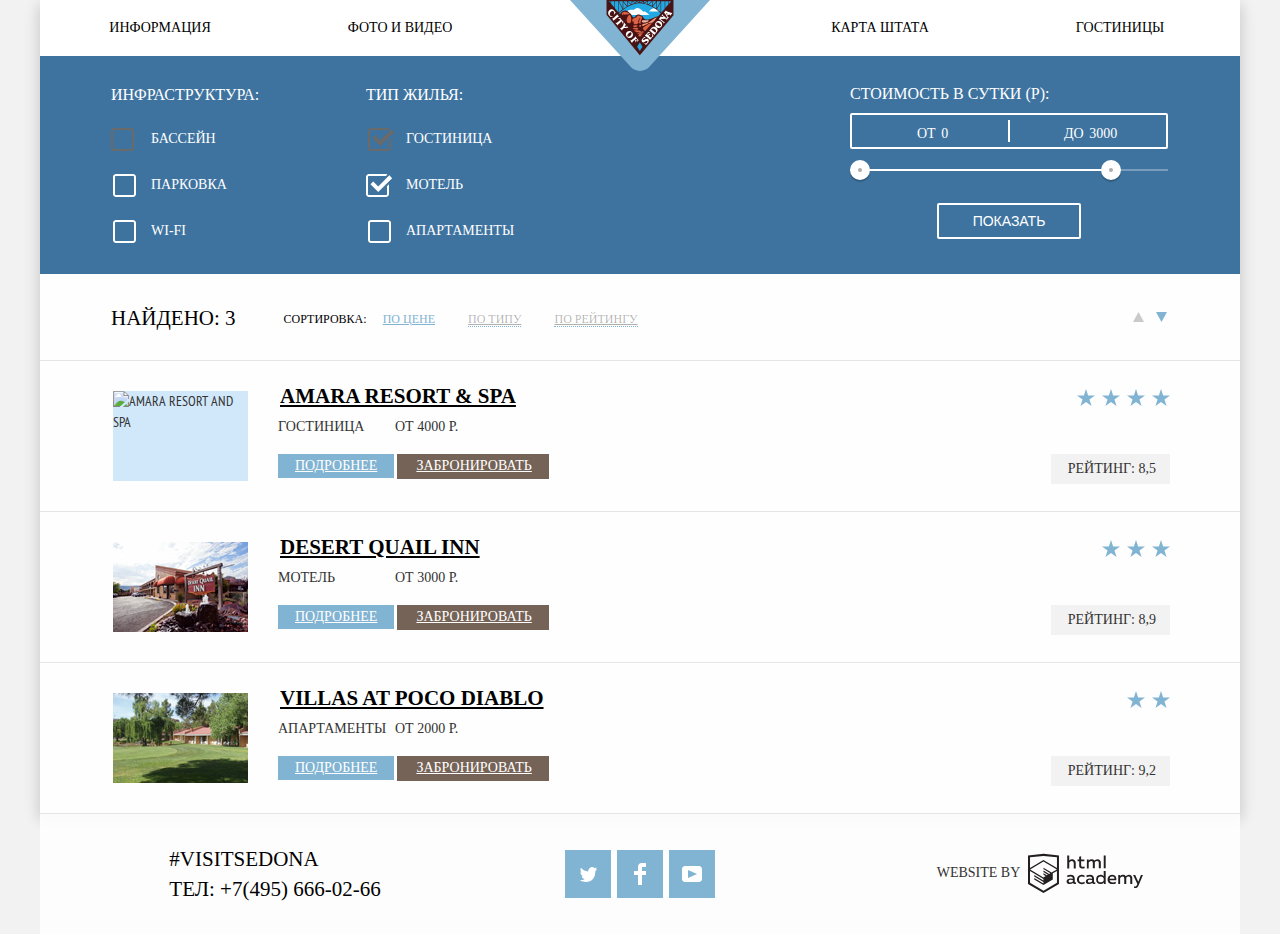
==== commit 1ee3e453: "Правка по Perfect Pixel" ====
--- a/hotels.html
+++ b/hotels.html
@@ -4,8 +4,8 @@
 <head>
   <link href="https://fonts.googleapis.com/css?family=PT+Sans+Narrow:400,700&amp;subset=latin,cyrillic" 
   rel="stylesheet">
-  <link href="css/normalize.css" rel="stylesheet"><!--Подключить миннимизацию-->
-  <link rel="stylesheet" href="css/style.css"><!--Подключить миннимизацию-->
+  <link href="css/normalize.css" rel="stylesheet"><!--Подключить минимизацию-->
+  <link rel="stylesheet" href="css/style.css"><!--Подключить минимизацию-->
   
   <meta charset="utf-8">  
   <meta name="viewport" content="width=device-width">
@@ -15,10 +15,12 @@
   </head>
 
   <body>
-<!--Хедер заимствован с первой страницы-->
+    <h1 class="visually-hidden">Отели города Седона</h1><!--Заголовок для поисковиков. На странице его нет.-->
     <div class="container">
       <header class="main-header">
+        <h2 class="visually-hidden">Навигация по сайту</h2><!--Заголовок для поисковиков. На странице его нет.-->
         <nav class="main-navigation">
+          <h2 class="visually-hidden">Логотип сайта</h2><!--Заголовок для поисковиков. На странице его нет.-->
           <a href="index.html" class="main-logo"><img src="img/svg-sedona/header-logo.svg" width="140" height="71" alt="Логотип города Седона"></a>
           <ul class="main-menu clearfix">
             <li>
@@ -31,13 +33,14 @@
               <a href="#">Карта штата</a>
             </li>
             <li>
-              <a a class="active" href="#">Гостиницы</a>
+              <a class="active" href="#">Гостиницы</a>
             </li>
           </ul>
         </nav>
       </header>
 <!--Левая часть формы-->
       <main class="container1">
+        <h2 class="visually-hidden">Поиск отелей по критериям в городе Седона</h2><!--Заголовок для поисковиков. На странице его нет.-->
         <div class="sort-background">
           <h1 class="visually-hidden">Гостиницы</h1>
           <form action="https://echo.htmlacademy.ru" method="post" class="form-container1">
@@ -45,7 +48,7 @@
               <span>Инфраструктура:</span>
               <p class="checkbox-container1">
                 <label for="pool">Бассейн
-                <input type="checkbox" name="check-pool" id="pool" class="visually-hidden">
+                <input type="checkbox" name="check-pool" class="visually-hidden" id="pool" disabled>
                 <span class="checkbox-indicator"></span>
                 </label>
               </p>
@@ -98,11 +101,12 @@
                 <div class="range-toggle range-toggle-min"></div>
                 <div class="range-toggle range-toggle-max"></div>
               </div>
-              <button class="button-transparent" type="submit">Показать</button>
+              <button class="button-result" type="submit">Показать</button>
             </div>
           </form>
         </div>
         <div class="sort-of">
+          <h2 class="visually-hidden">Количество найденных результатов</h2><!--Заголовок для поисковиков. На странице его нет.-->
           <span>Найдено: 3</span>
           <ul class="sort-of-main">
             <li>Сортировка:</li>
@@ -130,13 +134,13 @@
           </ul>
         </div>
         <section class="result">
-          <h2 class="visually-hidden">Результат поиска</h2>
+          <h2 class="visually-hidden">Результаты поиска</h2>
           <article class="hotel-found">
             <div class="result-picture">
               <img src="img/jpg-sedona/amara_resort1.jpg" alt="Amara Resort and Spa" width="135" height="90">
             </div>
             <div class="result-description">
-              <h1><a href="#" class="result-description-link">Amara Resort &amp; Spa</a></h1>
+              <h2><a href="#" class="result-description-link">Amara Resort &amp; Spa</a></h2>
               <div class="result-row-1">
                 <span>гостиница</span>
                 <span>от 4000 р.</span>
@@ -169,7 +173,7 @@
               <img src="img/jpg-sedona/desert_quail.jpg" alt="Desert Quail Inn" width="135" height="90">
             </div>
             <div class="result-description">
-              <h1><a href="#" class="result-description-link">Desert Quail Inn</a></h1>
+              <h2><a href="#" class="result-description-link">Desert Quail Inn</a></h2>
               <div class="result-row-1">
                 <span>мотель</span>
                 <span>от 3000 р.</span>
@@ -199,7 +203,7 @@
               <img src="img/jpg-sedona/villas_poco.jpg" alt="Villas at Poco Diablo" width="135" height="90">
             </div>
             <div class="result-description">
-              <h1><a href="#" class="result-description-link">Villas at Poco Diablo</a></h1>
+              <h2><a href="#" class="result-description-link">Villas at Poco Diablo</a></h2>
               <div class="result-row-1">
                 <span>апартаменты</span>
                 <span>от 2000 р.</span>
@@ -223,7 +227,6 @@
           </article>
         </section>
       </main> 
-
       <!--Футер. Идентичен первой странице.-->
       <footer class="footer-align">
         <div class="main-footer footer-opacity footer-shadow">
@@ -243,21 +246,52 @@
             </li>
             <li>
               <a href="#" class="social-link">
-                <span class="visually-hidden">Ютуб</span>
+                <span class="visually-hidden">Ю-тьюб</span>
                 <div class="social-youtube"></div>
               </a>
             </li>
           </ul>
           <div class="copyright">
-            <span>website by</span>
-            <a href="https://htmlacademy.ru/intensive/htmlcss" class="copyright-link">
-              <div class="copyright-logo"><span class="visually-hidden">Перейти на сайт HTML Academy</span>
-              <a class="copyright-logo" href="https://htmlacademy.ru" target="_blank"><svg width="115" height="41" xmlns="http://www.w3.org/2000/svg" viewBox="0 0 108.08 36.85"><title>logo-htmlacademy-small1</title><path d="M44.61,26.88a2,2,0,0,0,.55-0.1v1.33a3.25,3.25,0,0,1-1.18.21,1.67,1.67,0,0,1-1.67-1,4.84,4.84,0,0,1-3.14,1.08c-1.51,0-2.91-.83-2.91-2.55,0-2.13,2-2.79,3.71-2.79a11.08,11.08,0,0,1,2.17.25v-0.3c0-1-.76-1.77-2.19-1.77a7.42,7.42,0,0,0-3,.64v-1.7a10.21,10.21,0,0,1,3.19-.55c2.36,0,3.81,1.12,3.81,3.65v3a0.54,0.54,0,0,0,.49.59h0.17Zm-6.44-1.13A1.35,1.35,0,0,0,39.63,27h0.11a3.39,3.39,0,0,0,2.41-1V24.58a9.72,9.72,0,0,0-1.81-.21c-1,0-2.16.33-2.16,1.38h0Zm12.36-6.11a5,5,0,0,1,2.57.64V22a4.08,4.08,0,0,0-2.3-.7,2.75,2.75,0,1,0,0,5.49,5,5,0,0,0,2.43-.64v1.71a6.27,6.27,0,0,1-2.76.57A4.21,4.21,0,0,1,46,24.51q0-.21,0-0.41a4.32,4.32,0,0,1,4.18-4.46h0.38Zm12.17,7.24a2,2,0,0,0,.55-0.1v1.33a3.25,3.25,0,0,1-1.18.21,1.67,1.67,0,0,1-1.67-1,4.84,4.84,0,0,1-3.14,1.08c-1.51,0-2.91-.83-2.91-2.55,0-2.13,2-2.79,3.71-2.79a11.08,11.08,0,0,1,2.17.25v-0.3c0-1-.76-1.77-2.19-1.77a7.42,7.42,0,0,0-3,.64v-1.7a10.21,10.21,0,0,1,3.19-.55c2.36,0,3.81,1.12,3.81,3.65v3a0.54,0.54,0,0,0,.49.59h0.17Zm-6.44-1.13A1.35,1.35,0,0,0,57.73,27h0.11a3.39,3.39,0,0,0,2.41-1V24.58a9.72,9.72,0,0,0-1.81-.21c-1.06,0-2.16.33-2.16,1.38h0ZM73,16V28.2H71.35V26.88a3.88,3.88,0,0,1-3.19,1.54,4.4,4.4,0,0,1,0-8.78,3.81,3.81,0,0,1,3,1.3V16H73Zm-4.53,5.22a2.76,2.76,0,1,0,0,5.52A2.86,2.86,0,0,0,71.15,25V23A2.91,2.91,0,0,0,68.49,21.27ZM79,19.64c3.31,0,4.46,2.68,3.92,5.09H76.7c0.21,1.5,1.67,2.11,3.19,2.11a6.11,6.11,0,0,0,2.64-.59v1.6a7.14,7.14,0,0,1-3,.57C77,28.42,74.78,27,74.78,24a4.18,4.18,0,0,1,4-4.39H79Zm0.09,1.54a2.28,2.28,0,0,0-2.44,2.1v0.06H81.3A2,2,0,0,0,79.13,21.18Zm5.73,7V19.87h1.65v1a3.81,3.81,0,0,1,2.78-1.27A2.86,2.86,0,0,1,91.89,21a4.12,4.12,0,0,1,2.91-1.33A3.06,3.06,0,0,1,98,23V28.2h-1.9V23.05a1.59,1.59,0,0,0-1.42-1.75H94.42a2.8,2.8,0,0,0-2.07,1.12V28.2h-1.9V23.05A1.59,1.59,0,0,0,89,21.31H88.8a3,3,0,0,0-2.21,1.29v5.63H84.86Zm21.31-8.33h1.9l-3.91,9.46c-0.9,2.17-2.09,2.86-3.35,2.86a4.76,4.76,0,0,1-1.1-.14V30.46a2.86,2.86,0,0,0,.85.12c0.9,0,1.58-.64,2.07-1.9l0.17-.42-4-8.4h2l2.86,6.29ZM38.73,1.46V6.22a3.81,3.81,0,0,1,2.7-1.14,3.25,3.25,0,0,1,3.44,3.4v5.15H43V8.72a1.81,1.81,0,0,0-1.61-2h-0.3a2.93,2.93,0,0,0-2.32,1.39v5.52h-1.9V1.46h1.9ZM49.94,2.31v3h3V6.91h-3v3.81c0,1.1.5,1.46,1.58,1.46a4.49,4.49,0,0,0,1.69-.33v1.6A6.8,6.8,0,0,1,51,13.8a2.55,2.55,0,0,1-2.86-2.74V6.89H46.58V5.26h1.5V2.74Zm5.4,11.31V5.28H57v1A3.81,3.81,0,0,1,59.77,5a2.86,2.86,0,0,1,2.6,1.33A4.12,4.12,0,0,1,65.28,5,3.06,3.06,0,0,1,68.44,8.4v5.21h-1.9V8.46a1.59,1.59,0,0,0-1.42-1.75H64.89a2.8,2.8,0,0,0-2.07,1.12v5.78h-1.9V8.46A1.59,1.59,0,0,0,59.5,6.71H59.27A3,3,0,0,0,57.06,8v5.63H55.34ZM71.17,1.45H73V13.6H71.17V1.45ZM14.71,0H14.55L0,1.54V28.21l14.55,8.66,14.55-8.66V1.54Zm12.5,27.1L14.55,34.64,1.9,27.12V16.18l12.59,7.5V25L5.86,19.9v1.31l8.68,5.21v1.39L5.87,22.65V24l8.68,5.21,8.75-5.24V18.31L27.2,16V27.12Zm0-12.53-3.48,2-1.6,1L14.51,13v1.31L21,18.23H21l-0.14.09-1,.54-5.37-3.2V17l4.24,2.52-1,.67-3.2-1.9v1.31l2.1,1.24L14.5,22.1,2,14.65,14.51,7.11Zm0-1.32L14.49,5.76,1.91,13.25v-10L14.56,1.92,27.21,3.25v10h0Z" transform="translate(0 -0.02)"/></svg></a>
-              </div>
+            <span>website by</span> 
+          <div class="copyright-logo">
+            <span class="visually-hidden">Перейти на сайт HTML Academy</span>
+            <a class="copyright-logo" href="https://htmlacademy.ru/intensive/htmlcss" target="_blank">
+              <svg width="115" height="41" xmlns="http://www.w3.org/2000/svg" viewBox="0 0 108.08 36.85">
+                <title>logo-htmlacademy-small1</title><path d="M44.61,26.88a2,2,0,0,0,.55-0.1v1.33a3.25,3.25,0,0,1-1.18.21,
+                1.67,1.67,0,0,1-1.67-1,4.84,4.84,0,0,1-3.14,1.08c-1.51,0-2.91-.83-2.91-2.55,0-2.13,2-2.79,3.71-2.79a11.08,
+                11.08,0,0,1,2.17.25v-0.3c0-1-.76-1.77-2.19-1.77a7.42,7.42,0,0,0-3,.64v-1.7a10.21,10.21,0,0,1,3.19-.55c2.36,
+                0,3.81,1.12,3.81,3.65v3a0.54,0.54,0,0,0,.49.59h0.17Zm-6.44-1.13A1.35,1.35,0,0,0,39.63,27h0.11a3.39,3.39,0,0,
+                0,2.41-1V24.58a9.72,9.72,0,0,0-1.81-.21c-1,0-2.16.33-2.16,1.38h0Zm12.36-6.11a5,5,0,0,1,2.57.64V22a4.08,4.08,
+                0,0,0-2.3-.7,2.75,2.75,0,1,0,0,5.49,5,5,0,0,0,2.43-.64v1.71a6.27,6.27,0,0,1-2.76.57A4.21,4.21,0,0,1,46,
+                24.51q0-.21,0-0.41a4.32,4.32,0,0,1,4.18-4.46h0.38Zm12.17,7.24a2,2,0,0,0,.55-0.1v1.33a3.25,3.25,0,0,1-1.18.21,
+                1.67,1.67,0,0,1-1.67-1,4.84,4.84,0,0,1-3.14,1.08c-1.51,0-2.91-.83-2.91-2.55,0-2.13,2-2.79,3.71-2.79a11.08,
+                11.08,0,0,1,2.17.25v-0.3c0-1-.76-1.77-2.19-1.77a7.42,7.42,0,0,0-3,.64v-1.7a10.21,10.21,0,0,1,3.19-.55c2.36,
+                0,3.81,1.12,3.81,3.65v3a0.54,0.54,0,0,0,.49.59h0.17Zm-6.44-1.13A1.35,1.35,0,0,0,57.73,27h0.11a3.39,3.39,0,0,
+                0,2.41-1V24.58a9.72,9.72,0,0,0-1.81-.21c-1.06,0-2.16.33-2.16,1.38h0ZM73,16V28.2H71.35V26.88a3.88,3.88,0,0,
+                1-3.19,1.54,4.4,4.4,0,0,1,0-8.78,3.81,3.81,0,0,1,3,1.3V16H73Zm-4.53,5.22a2.76,2.76,0,1,0,0,5.52A2.86,2.86,0,
+                0,0,71.15,25V23A2.91,2.91,0,0,0,68.49,21.27ZM79,19.64c3.31,0,4.46,2.68,3.92,5.09H76.7c0.21,1.5,1.67,2.11,3.19,
+                2.11a6.11,6.11,0,0,0,2.64-.59v1.6a7.14,7.14,0,0,1-3,.57C77,28.42,74.78,27,74.78,24a4.18,4.18,0,0,1,4-4.39H79Zm0.09,
+                1.54a2.28,2.28,0,0,0-2.44,2.1v0.06H81.3A2,2,0,0,0,79.13,21.18Zm5.73,7V19.87h1.65v1a3.81,3.81,0,0,1,2.78-1.27A2.86,
+                2.86,0,0,1,91.89,21a4.12,4.12,0,0,1,2.91-1.33A3.06,3.06,0,0,1,98,23V28.2h-1.9V23.05a1.59,1.59,0,0,
+                0-1.42-1.75H94.42a2.8,2.8,0,0,0-2.07,1.12V28.2h-1.9V23.05A1.59,1.59,0,0,0,89,21.31H88.8a3,3,0,0,0-2.21,
+                1.29v5.63H84.86Zm21.31-8.33h1.9l-3.91,9.46c-0.9,2.17-2.09,2.86-3.35,2.86a4.76,4.76,0,0,1-1.1-.14V30.46a2.86,
+                2.86,0,0,0,.85.12c0.9,0,1.58-.64,2.07-1.9l0.17-.42-4-8.4h2l2.86,6.29ZM38.73,1.46V6.22a3.81,3.81,0,0,1,2.7-1.14,
+                3.25,3.25,0,0,1,3.44,3.4v5.15H43V8.72a1.81,1.81,0,0,0-1.61-2h-0.3a2.93,2.93,0,0,0-2.32,
+                1.39v5.52h-1.9V1.46h1.9ZM49.94,2.31v3h3V6.91h-3v3.81c0,1.1.5,1.46,1.58,1.46a4.49,4.49,0,0,0,1.69-.33v1.6A6.8,6.8,
+                0,0,1,51,13.8a2.55,2.55,0,0,1-2.86-2.74V6.89H46.58V5.26h1.5V2.74Zm5.4,11.31V5.28H57v1A3.81,3.81,0,0,1,59.77,5a2.86,
+                2.86,0,0,1,2.6,1.33A4.12,4.12,0,0,1,65.28,5,3.06,3.06,0,0,1,68.44,8.4v5.21h-1.9V8.46a1.59,1.59,0,0,
+                0-1.42-1.75H64.89a2.8,2.8,0,0,0-2.07,1.12v5.78h-1.9V8.46A1.59,1.59,0,0,0,59.5,6.71H59.27A3,3,0,0,0,57.06,
+                8v5.63H55.34ZM71.17,1.45H73V13.6H71.17V1.45ZM14.71,0H14.55L0,1.54V28.21l14.55,8.66,14.55-8.66V1.54Zm12.5,
+                27.1L14.55,34.64,1.9,27.12V16.18l12.59,7.5V25L5.86,19.9v1.31l8.68,5.21v1.39L5.87,22.65V24l8.68,5.21,
+                8.75-5.24V18.31L27.2,16V27.12Zm0-12.53-3.48,2-1.6,1L14.51,13v1.31L21,18.23H21l-0.14.09-1,.54-5.37-3.2V17l4.24,
+                2.52-1,.67-3.2-1.9v1.31l2.1,1.24L14.5,22.1,2,14.65,14.51,7.11Zm0-1.32L14.49,5.76,1.91,13.25v-10L14.56,1.92,27.21,
+                3.25v10h0Z" transform="translate(0 -0.02)"/>
+              </svg>
             </a>
+          </div> 
           </div>
         </div>
       </footer>
-
+    </div>
   </body>
 </html>
--- a/css/style.css
+++ b/css/style.css
@@ -10,31 +10,6 @@
 background-position: top center;
 text-transform: uppercase;
 }
-
-/*@font-face {
-font-weight: normal;
-font-style: normal;
-font-family: "symbols-sedona";
-src: url("../Sedona-fonts/Sedona-font.woff") format("woff"),
-url("../Sedona-fonts/Sedona-font.woff2") format("woff2"); 
-}
-
-[class^="icon-"]::before,
-[class*=" icon-"]::before {
-display: inline-block;
-width: 1em;
-margin-right: 0.2em;
-margin-left: 0.2em;
-font-weight: normal;
-line-height: 1em;
-font-family: "Sedona-font"; 
-text-align: center;
-text-transform: none;
-text-decoration: inherit;
-font-style: normal;
-font-variant: normal;
-speak-as: none;
-}*/
 
 .container {
 width: 1200px;
@@ -85,15 +60,17 @@
 width: 20%;
 padding: 15px 0;
 list-style-type: none;
-font-weight: 700;
+font-family: "PTSans-Bold";
 font-size: 14px;
 line-height: 26px;
 -webkit-box-align: center;
 -ms-flex-align: center;
+text-align: center;
 }
 
 .main-menu li:nth-child(3) {
 margin-left: auto;
+padding-left: 2px;
 }
 
 .main-logo {
@@ -102,13 +79,6 @@
 left: 50%;
 transform: translateX(-50%);
 }
-
-/*.main-menu h1 {
-margin-top: 37px;
-margin-left: 53px;
-margin-right: 53px;
-z-index: 2;
-}*/
   
 .main-menu a {
 display: inline-block;
@@ -116,6 +86,7 @@
 vertical-align: middle;
 color: #000000;
 text-decoration: none;
+text-align: center;
 }
   
 .main-menu a:hover {
@@ -134,10 +105,10 @@
 background-color: #ffffff;
 }
 
- /* Главный заголовок на БГ*/
+/* Главный заголовок на background-image*/
 .sedona-title {
 width: 1200px;
-min-height: 215px;
+min-height: 216px;
 margin: 0;
 margin-top: -6px;
 padding: 0;
@@ -150,16 +121,22 @@
 }
 
 .slogan {
-max-width: 450px;
+min-width: 450px;
 margin-right: auto;
 margin-left: auto;
-font-weight: bold;
+padding-top: 6px;
+font-family: "PTSans-Bold";
 font-size: 21px;
-line-height: 26px;  
+line-height: 26px; 
+text-align: center;
 }
 
 .five-reasons {
-padding-top: 10px;
+padding-top: 8px;
+font-family: "PTSans-Regular";
+font-size: 14px;
+line-height: 26px; 
+color: #333333
 }
   
 .container {
@@ -208,29 +185,37 @@
 
 .advice-text {
 width: 400px;
-min-height: 256px;
-margin: 0;
-padding: 0;
+min-height: 251px;
+margin: 0;
+padding: 0;
+padding-top: 5px;
 text-align: center;
 color: #ffffff;
 background-color: #81b3d2;
 }
 
 .advice-text h2 {
-max-width: 155px;
+min-width: 280px;
 margin-right: auto;
 margin-left: auto;
-padding-top: 30px;
+padding-top: 31px;
 padding-bottom: 8px;
-font-weight: 700;
 color: #ffffff;
+font-family: "PTSans-Bold";
+font-size: 21px;
+line-height: 21px;
+text-align: center;
 }
 
 .advice-text p {
-max-width: 310px;
+min-width: 310px;
 margin-right: auto;
 margin-left: auto;
-padding-top: 5px;
+padding-top: 4px;
+font-family: "PTSans-Regular";
+font-size: 14px;
+line-height: 21px;
+text-align: center;
 }
 
 .advice-text .advice-first {
@@ -248,6 +233,54 @@
 -webkit-box-orient: horizontal;
 -ms-flex-direction: row-reverse;
 flex-direction: row-reverse;
+}
+
+.advice-text1 {
+width: 400px;
+min-height: 251px;
+margin: 0;
+padding: 0;
+padding-top: 5px;
+text-align: center;
+color: #ffffff;
+background-color: #81b3d2;
+}
+  
+.advice-text1 h2 {
+min-width: 303px;
+margin-right: auto;
+margin-left: auto;
+padding-top: 20px;
+padding-bottom: 8px;
+color: #ffffff;
+font-family: "PTSans-Bold";
+font-size: 21px;
+line-height: 21px;
+text-align: center;
+}
+  
+.advice-text1 p {
+min-width: 303px;
+margin-right: auto;
+margin-left: auto;
+padding-top: 3px;
+font-family: "PTSans-Regular";
+font-size: 14px;
+line-height: 21px;
+text-align: center;
+}
+  
+.advice-text1 span {
+font-family: "PTSans-Regular";
+font-size: 14px;
+line-height: 21px;
+text-align: center;
+}
+  
+.advice-image {
+width: 800px;
+height: 256px;
+background-color: #c3866e;
 }
 
 .advantages {
@@ -275,33 +308,41 @@
 }
 
 .advantages-item:nth-child(1) {
-background-image: url(../img/svg-sedona/icon-1.svg);
+background-image: url("data:image/svg+xml,%3Csvg xmlns='http://www.w3.org/2000/svg' width='75' height='72' viewBox='0 0 75 72'%3E%3Cg fill='%2381B3D2'%3E%3Cpath d='M29.656 65.033h16V41.21h-16v23.823zm2.937-20.899h10.125V62.11H32.593V44.134z'/%3E%3Cpath d='M72.771 39.253l2.076-2.068-9.908-9.865V0H51.127v13.567L37.5 0 .152 37.185l2.077 2.068 7.832-7.795v37.618H6.124V72h63.875v-2.924H64.94V31.458l7.831 7.795zM62.002 69.076H12.999V28.534L37.5 4.149l24.502 24.385v40.542zm0-44.682l-7.938-7.902V2.924h7.938v21.47z'/%3E%3Cpath d='M29.906 27.08c0 4.261 3.47 7.713 7.75 7.713 4.279 0 7.75-3.452 7.75-7.713 0-4.259-3.471-7.713-7.75-7.713-4.281 0-7.75 3.454-7.75 7.713zm7.75-4.945c2.744 0 4.969 2.214 4.969 4.945 0 2.732-2.225 4.948-4.969 4.948-2.746 0-4.97-2.216-4.97-4.948 0-2.731 2.225-4.945 4.97-4.945zM17.061 41.21h3v3.919h-3zM22.999 41.21h3v3.919h-3zM17.061 47.182h3v3.919h-3zM22.999 47.182h3v3.919h-3zM48.998 41.21h3v3.919h-3zM54.936 41.21h3v3.919h-3zM48.998 47.182h3v3.919h-3zM54.936 47.182h3v3.919h-3z'/%3E%3C/g%3E%3C/svg%3E");
+background-repeat: no-repeat;
+background-position: 50% 64px;
+padding-bottom: 10px;
+}
+
+.advantages-item:nth-child(2) {
+background-image: url("data:image/svg+xml,%3Csvg xmlns='http://www.w3.org/2000/svg' width='74' height='70' viewBox='0 0 74 70'%3E%3Cg fill='%2381B3D2'%3E%3Cpath d='M69.854 46.71H4.051c-2.274 0-4.135 1.94-4.135 4.313v3.504c0 2.372 1.861 4.313 4.135 4.313h.93v1.053c0 5.536 4.341 10.065 9.648 10.065h44.646c5.306 0 9.648-4.529 9.648-10.065V58.84h.93c2.274 0 4.135-1.941 4.135-4.313v-3.504c0-2.373-1.86-4.313-4.134-4.313zm-3.848 13.184c0 3.871-3.019 7.021-6.73 7.021H14.629c-3.711 0-6.731-3.15-6.731-7.021v-1.053h58.107v1.053zm5.065-5.367c0 .688-.558 1.271-1.218 1.271H4.051c-.66 0-1.217-.582-1.217-1.271v-3.504c0-.688.558-1.271 1.217-1.271h65.802c.66 0 1.218.582 1.218 1.271v3.504zM15.634 38.406l5.323 4.059 5.326-4.059 5.328 4.059 5.328-4.059 5.328 4.059 5.329-4.059 5.327 4.059 5.33-4.06 5.336 4.059 6.194-4.712-1.72-2.459-4.474 3.403-5.336-4.057-5.33 4.056-5.327-4.057-5.329 4.057-5.328-4.057-5.328 4.057-5.328-4.057-5.325 4.057-5.323-4.057-5.327 4.057-4.467-3.401-1.721 2.457 6.188 4.714zM7.978 31.544H68.855c.041-.619.069-1.241.069-1.87 0-.394-.016-.783-.032-1.173C68.227 12.657 54.186 0 36.952 0 19.719 0 5.677 12.657 5.013 28.501c-.017.39-.032.78-.032 1.173 0 .629.028 1.251.07 1.87h2.927zM36.952 3.043c15.591 0 28.35 11.316 29.021 25.458H7.931c.673-14.142 13.43-25.458 29.021-25.458z'/%3E%3Cellipse cx='36.952' cy='15.26' rx='1.945' ry='2.03'/%3E%3Cellipse cx='29.172' cy='10.23' rx='1.946' ry='2.03'/%3E%3Cellipse cx='44.732' cy='10.23' rx='1.946' ry='2.03'/%3E%3C/g%3E%3C/svg%3E");
+background-repeat: no-repeat;
+background-position: 50% 64px;
+}
+
+.advantages-item:nth-child(3) {
+background-image: url("data:image/svg+xml,%3Csvg xmlns='http://www.w3.org/2000/svg' width='64' height='76' viewBox='0 0 64 76'%3E%3Cpath fill-rule='evenodd' clip-rule='evenodd' fill='%2381B3D2' d='M61.097 22.501H36.312C50.125 15.602 51.229 11.25 50.72 8.816c-1.162-3.963-5.692-7.023-10.002-5.407-5.569 2.089-7.137 10.388-8.644 16.387-1.924-6.07-3.784-13.814-8.136-17.737C22.677.921 20.843-.205 18.175.031c-4.026.356-9.802 5.382-7.458 10.981 2.251 5.378 9.687 8.777 14.578 11.489H2.879A2.882 2.882 0 0 0 0 25.37v11.322a2.882 2.882 0 0 0 2.879 2.869h.274V76h57.841V39.561h.103a2.882 2.882 0 0 0 2.88-2.869V25.37a2.882 2.882 0 0 0-2.88-2.869zM42.413 5.944c2.103-.31 4.982 1.299 5.255 3.209.393 2.756-3.4 5.255-5.086 6.421-2.523 1.744-4.928 2.643-7.287 4.055.884-3.69 2.549-13.011 7.118-13.685zm-22.882 9.968c-2.225-1.485-6.544-4.431-6.44-7.771.112-3.595 5.743-6.57 8.814-3.886 3.856 3.371 5.713 11.105 7.119 16.557-3.249-1.539-6.328-2.788-9.493-4.9zm5.972 57.114H6.136V39.561h19.368v33.465zm0-36.502H3.046V25.538h22.457v10.986zm10.157 0v36.503h-7.174V25.538h7.174v10.986zm22.351 36.502H38.644V39.561h19.367v33.465zm2.92-36.502H38.644V25.538h22.287v10.986z'/%3E%3C/svg%3E");
 background-repeat: no-repeat;
 background-position: 50% 60px;
 }
 
-.advantages-item:nth-child(2) {
-background-image: url(../img/svg-sedona/icon-3.svg);
-background-repeat: no-repeat;
-background-position: 50% 60px;
-}
-
-.advantages-item:nth-child(3) {
-background-image: url(../img/svg-sedona/icon-2.svg);
-background-repeat: no-repeat;
-background-position: 50% 60px;
-}
-
 .advantages-item h2 {
-padding-top: 145px;
+font-family: "PTSans-Bold";
+font-size: 21px;
+line-height: 21px;
+padding-top: 150px;
 padding-bottom: 5px;
-font-weight: 700;
+
 }
 
 .advantages-item p {
-max-width: 290px;
+min-width: 290px;
 margin-right: auto;
 margin-left: auto;
+font-family: PTSans-Regular;
+font-size: 14px;
+line-height: 21px;
+color: #333333
 }
 
 .advice-dif {
@@ -316,11 +357,20 @@
 }
 
 .advice-dif h2 {
+font-family: "PTSans-Bold";
+font-size: 21px;
+line-height: 21px;
+padding-top: 26px;
 color: #000000;
 }
 
 .advice-dif p {
-max-width: 270px;
+width: 270px;
+font-family: "PTSans-Regular";
+font-size: 14px;
+line-height: 21px;
+color: #333333;
+padding-top: 5px;
 }
 
 .interest {
@@ -329,6 +379,7 @@
 display: flex;
 justify-content: space-between;
 width: 1200px;
+min-height: 291px;
 margin: 0;
 padding: 0;
 font-size: 14px;
@@ -344,17 +395,20 @@
 -ms-flex-pack: justify;
 }
 
-.interest span:first-child {
-padding-top: 50px;
+.interest span {
+font-family: "PTSans-Bold";
 font-weight: 700;
 font-size: 30px;
 line-height: 36px;
 color: #000000;
+margin-top: 54px;
 }
 
 .interest p {
-padding-top: -40px;
-margin-bottom: 52px;
+margin-bottom: 38px;
+font-family: "PTSans-Regular";
+font-size: 14px;
+line-height: 24px;
 }
 
 .search-hotels{
@@ -366,6 +420,7 @@
 margin-right: auto;
 margin-left: auto;
 text-decoration: none;
+font-family: "PTSans-Bold";
 font-weight: 700;
 font-size: 21px;
 line-height: 26px;
@@ -386,6 +441,10 @@
 margin-bottom: -120px;
 background-image: url("../img/jpg-sedona/map_sedona.jpg");
 background-repeat: no-repeat; 
+}
+
+iframe {
+border-style: none;
 }
 
 .search {
@@ -445,30 +504,52 @@
 }
   
 .field-data label {
-float: left;
-line-height: 38px;
+position: absolute;
+display: flex;
+justify-content: flex-start;
+width: 91px;
+margin-top: 7px;
 }
 
 .field-data input {
 width: 100%;
 height: 40px;
 box-sizing: border-box;
-padding-left: 15px;
+padding-left: 8px;
 text-transform: uppercase;
 color: #000000;
+font-family: "PTSans";
+font-size: 14px;
 font-weight: bold;
-
+line-height: 26px;
+text-align: left;
 background-color: #f2f2f2;
-border: 0;   
+border: 2px solid #f2f2f2;   
 }
   
 .field-data input:hover {
 background-color: #ebebeb;
+border-color: #ebebeb;
 }
   
 .field-data input:focus {
 background-color: #ffffff;
-outline: 2px solid #e5e5e5;
+border-color: #e5e5e5;
+}
+
+/*Меняем цвет текста плейсхолдеров*/
+/*Chrome, Firefox, Opera, Safari 10.1+*/
+::placeholder { 
+color: #000000;
+opacity: 1; 
+}
+/*Internet Explorer 10-11*/
+:-ms-input-placeholder { 
+color: #000000;
+}
+/*Microsoft Edge*/
+::-ms-input-placeholder { 
+color: #000000;
 }
 
 .btn-calendar {
@@ -487,24 +568,18 @@
 border: 0;
 outline: 0;
 }
- 
-.icon-calendar { 
-position: absolute;
-top: 7px;
-right: 9px;
-width: 21px;
-height: 22px;
-background: url(../img/svg-sedona/calendar.svg) no-repeat;
-border: none;
+
+.icon-calendar {
+fill: #cacaca;
 cursor: pointer;
 }
 
 .icon-calendar:hover {
-background: url(../img/svg-sedona/calendar-hover.svg) no-repeat;
+fill: #000000;
 }
 
 .icon-calendar:active {
-background: url(../img/svg-sedona/calendar-active.svg) no-repeat;
+fill: #81b3d2;
 }
   
 .btn-people-number {
@@ -547,6 +622,13 @@
 border: 0;
 outline: 0;
 }
+
+.people-number input:focus,
+.children-number input:focus {
+background-color: #f2f2f2;
+-webkit-box-shadow: inset 0 0 0 2px #e5e5e5;
+box-shadow: inset 0 0 0 2px #e5e5e5;
+}
   
 .field-people {
 margin-bottom: 54px;
@@ -560,15 +642,24 @@
 .field-value-people {
 height: 40px;
 margin-left: 114px;
-text-align: left; 
+text-align: left;
+font-family: "PTSans-Bold";
+letter-spacing: normal;
+font-size: 14px;
+line-height: 26px;
+color: #000000;
 }
   
 .btn-plus {
+position: relative;
 margin-left: -4px;
+z-index: 2;
 }
   
 .btn-minus {
+position: relative;
 margin-right: -4px;
+z-index: 2;
 }
   
 .people-number-adults{
@@ -581,13 +672,20 @@
   
 .people-number-children {
 display: inline-block;
-margin-left: 25px;
+margin-left: 30px;
+font-family: "PTSans-Bold";
+letter-spacing: normal;
+font-size: 14px;
+line-height: 26px;
+color: #000000;
 }
   
 .search-btn {
 width: 458px;
 height: 58px;
 padding: 0;
+margin: 0;
+font-family: "PTSans-Bold";
 font-size: 21px;
 text-transform: uppercase;
 color: #ffffff;
@@ -602,7 +700,9 @@
 }
   
 .search-btn:focus {
-background-color: #669ec0;
+-webkit-box-shadow: 0 0 0 0.1em #e5e5e5;
+box-shadow: 0 0 0 0.1em #e5e5e5;
+border-radius: 0.1em;
 }
   
 .search-btn:active {
@@ -618,7 +718,7 @@
 justify-content: space-between;
 align-items: center;
 width: 1200px;
-height: 120px;
+min-height: 120px;
 margin: 0;
 padding: 0;
 background-color: rgba(254, 254, 254, 0.9);
@@ -655,9 +755,13 @@
 }
 
 .footer-visit-sedona a {
-font-weight: bold;
+display: flex;
+justify-content: flex-start;
+margin-left: 70px;
+align-items: center;
 font-size: 21px;
-line-height: 26px;
+line-height: 30px;
+font-family: "PTSans-Bold";
 color: #000000;
 text-decoration: none;
 }
@@ -685,7 +789,7 @@
 display: flex;
 justify-content: center;
 width: 400px;
-margin: 0;
+margin-top: 20px;
 padding: 0;
 -webkit-box-pack: center;
 -ms-flex-pack: center;
@@ -728,7 +832,7 @@
 
 
 .social-twitter {
-background-image: url(../img/svg-sedona/twitter.svg);
+background-image: url("data:image/svg+xml,%3Csvg xmlns='http://www.w3.org/2000/svg' xmlns:xlink='http://www.w3.org/1999/xlink' width='17' height='15' viewBox='0 0 17 15'%3E%3Cpath fill='%23FFF' d='M10.95.144c1.685-.496 2.984.27 3.577 1.179.673-.231 1.331-.481 2.011-.708a2.345 2.345 0 0 1-.857 1.768c.685.17 1.304-.491 1.304-.491-.169 1-1.006 1.788-1.563 2.024-.231 6.75-3.175 11.217-10.077 11.082h-.446c-.41 0-4.164-.46-4.898-1.887 2.271.196 3.893-.422 4.693-1.177-.96-.3-2.679-.477-2.979-2.95.349.106.564.228 1.19.119C1.705 8.247.374 7.53.448 5.33c.285.328 1.067.536 1.34.472C1.085 5.561-.182 2.442.894.85c1.818 1.854 3.735 3.606 7.152 3.773C8.254 2.33 9.183.793 10.95.144z'/%3E%3C/svg%3E");
 background-repeat: no-repeat;
 background-position: 50%;
 }
@@ -741,33 +845,33 @@
 
 .social-link:active .social-twitter {
 background-color: #5496bd;
-background-image: url(../img/svg-sedona/twitter.svg);
+background-image: url("data:image/svg+xml,%3Csvg xmlns='http://www.w3.org/2000/svg' xmlns:xlink='http://www.w3.org/1999/xlink' width='17' height='15' viewBox='0 0 17 15'%3E%3Cpath fill='%23FFF' d='M10.95.144c1.685-.496 2.984.27 3.577 1.179.673-.231 1.331-.481 2.011-.708a2.345 2.345 0 0 1-.857 1.768c.685.17 1.304-.491 1.304-.491-.169 1-1.006 1.788-1.563 2.024-.231 6.75-3.175 11.217-10.077 11.082h-.446c-.41 0-4.164-.46-4.898-1.887 2.271.196 3.893-.422 4.693-1.177-.96-.3-2.679-.477-2.979-2.95.349.106.564.228 1.19.119C1.705 8.247.374 7.53.448 5.33c.285.328 1.067.536 1.34.472C1.085 5.561-.182 2.442.894.85c1.818 1.854 3.735 3.606 7.152 3.773C8.254 2.33 9.183.793 10.95.144z'/%3E%3C/svg%3E");
 background-repeat: no-repeat;
 background-position: 50%;
 }
 
 .social-fb {
-background-image: url(../img/svg-sedona/fb-icon.svg);
+background-image: url("data:image/svg+xml,%3Csvg xmlns='http://www.w3.org/2000/svg' width='12' height='22' viewBox='0 0 12 22'%3E%3Cpath fill='%23FFF' d='M12 4V0H8a4 4 0 0 0-4 4v4H0v4h4v10h4V12h4V8H8V4h4z'/%3E%3C/svg%3E");
 background-repeat: no-repeat;
 background-position: 50%;
 }
 
 .social-link:active .social-fb {
 background-color: #5496bd;
-background-image: url(../img/svg-sedona/fb-icon.svg);
+background-image: url("data:image/svg+xml,%3Csvg xmlns='http://www.w3.org/2000/svg' width='12' height='22' viewBox='0 0 12 22'%3E%3Cpath fill='%23FFF' d='M12 4V0H8a4 4 0 0 0-4 4v4H0v4h4v10h4V12h4V8H8V4h4z'/%3E%3C/svg%3E");
 background-repeat: no-repeat;
 background-position: 50%;
 }
 
 .social-youtube {
-background-image: url(../img/svg-sedona/youtube.svg);
+background-image: url("data:image/svg+xml,%3Csvg xmlns='http://www.w3.org/2000/svg' xmlns:xlink='http://www.w3.org/1999/xlink' width='20' height='16' viewBox='0 0 20 16'%3E%3Cpath fill='%23FFF' d='M17 0H3C1.35 0 0 1.35 0 3v10c0 1.65 1.35 3 3 3h14c1.65 0 3-1.35 3-3V3c0-1.65-1.35-3-3-3zM6.027 11.998V4.002L15.014 8l-8.987 3.998z'/%3E%3C/svg%3E");
 background-repeat: no-repeat;
 background-position: 50%;
 }
 
 
 .social-link:active .social-youtube {
-background-image: url(../img/svg-sedona/youtube.svg);
+background-image: url("data:image/svg+xml,%3Csvg xmlns='http://www.w3.org/2000/svg' xmlns:xlink='http://www.w3.org/1999/xlink' width='20' height='16' viewBox='0 0 20 16'%3E%3Cpath fill='%23FFF' d='M17 0H3C1.35 0 0 1.35 0 3v10c0 1.65 1.35 3 3 3h14c1.65 0 3-1.35 3-3V3c0-1.65-1.35-3-3-3zM6.027 11.998V4.002L15.014 8l-8.987 3.998z'/%3E%3C/svg%3E");
 background-repeat: no-repeat;
 background-position: 50%;
 }
@@ -789,8 +893,8 @@
 display: inline-block;
 -webkit-box-sizing: border-box;
 box-sizing: border-box;
-margin-top: -3px;
-margin-right: 3px;
+margin-top: -2px;
+font-family: "PTSans-Regular";
 font-size: 14px;
 line-height: 26px;
 vertical-align: middle;
@@ -800,7 +904,10 @@
 display: inline-block;
 vertical-align: middle;
 fill: #231f20;
-}
+margin-left: 4px;
+margin-top: 2px;
+}
+
   
 .copyright-logo:hover {
 fill: #81b3d2;
@@ -817,7 +924,7 @@
 /*Стилизация страницы hotels.html*/
 .sort-background {
 width: 1200px;
-min-height: 218px;
+height: 218px;
 background: #3e739f url(../img/png-sedona/hotels-bg.png) no-repeat;
 }
 
@@ -826,7 +933,9 @@
 display: -ms-flexbox;
 display: flex;
 margin-top: 0px;
-font-weight: bold;
+font-family: "PTSans-Regular";
+font-size: 14px;
+line-height: 21px;
 color: #ffffff;
 -webkit-box-direction: normal;
 -webkit-box-orient: horizontal;
@@ -839,7 +948,7 @@
 display: -ms-flexbox;
 display: flex;
 width: 255px;
-margin-left: 73px;
+margin-left: 71px;
 -webkit-box-direction: normal;
 -webkit-box-orient: vertical;
 -ms-flex-direction: column;
@@ -853,9 +962,11 @@
 
 .infrastructure span:first-child,
 .type-of-house span:first-child {
-padding-bottom: 31px;
-padding-top: 31px;
+padding-bottom: 23px;
+padding-top: 28px;
+font-family: "PTSans-Bold";
 font-size: 16px;
+line-height: 21px;
 }
 
 .checkbox-container1 {
@@ -865,53 +976,58 @@
 padding-bottom: 25px;
 }
 
+.checkbox-container1 label:first-of-type {
+padding-left: 40px;
+}
+
+/*Неотмеченный чекбокс*/
 .checkbox-container1 input[type="checkbox"] ~ .checkbox-indicator {
 position: absolute;
 top: 0;
 left: 0;
 width: 27px;
 height: 23px;
-background: url(../img/svg-sedona/checkbox-off.svg) no-repeat center top;
-}
-
-.checkbox-container1 label:first-of-type {
-padding-left: 40px;
-}
-
-.checkbox-container1 input[type="checkbox"]:focus ~ .checkbox-indicator {
-border-color: #663d15;
-outline: thin dotted;
-outline: 5px auto -webkit-focus-ring-color;
-}
-
-.checkbox-container1 input[type="checkbox"]:checked ~ .checkbox-indicator::before {
+background: url("data:image/svg+xml,%3Csvg xmlns='http://www.w3.org/2000/svg' width='23' height='23' viewBox='0 0 23 23'%3E%3Cpath fill='%23FFFFFF' d='M20 2c.542 0 1 .458 1 1v17c0 .542-.458 1-1 1H3c-.542 0-1-.458-1-1V3c0-.542.458-1 1-1h17m0-2H3C1.35 0 0 1.35 0 3v17c0 1.65 1.35 3 3 3h17c1.65 0 3-1.35 3-3V3c0-1.65-1.35-3-3-3z'/%3E%3C/svg%3E")  no-repeat center top;
+}
+
+/*Отмеченный чекбокс*/
+.checkbox-container1 input[type="checkbox"]:checked ~ .checkbox-indicator {
 content: "";
 position: absolute;
 top: 0;
 left: 0;
 width: 27px;
 height: 23px;
-background-image: url(../img/svg-sedona/checkbox-on.svg);
-}
-
-.checkbox-container1 input[type="checkbox"]:disabled ~ .checkbox-indicator::before {
+background-image: url("data:image/svg+xml,%3Csvg xmlns='http://www.w3.org/2000/svg' width='27' height='23' viewBox='0 0 27 23'%3E%3Cpath fill='%23FFFFFF' d='M7.285 7.486l-2.829 2.829 7.783 7.783L26.171 4.166l-2.828-2.829-11.104 11.102z'/%3E%3Cpath fill='%23FFFFFF' d='M21 20c0 .542-.458 1-1 1H3c-.542 0-1-.458-1-1V3c0-.542.458-1 1-1h16.908L21.493.415A2.96 2.96 0 0 0 20 0H3C1.35 0 0 1.35 0 3v17c0 1.65 1.35 3 3 3h17c1.65 0 3-1.35 3-3v-9.829l-2 2V20z'/%3E%3C/svg%3E");
+}
+
+/*Фокус*/
+.checkbox-container1 input[type="checkbox"]:focus ~ .checkbox-indicator {
+-webkit-box-shadow: 0 0 0 0.2em #766357;
+box-shadow: 0 0 0 0.2em #766357;
+border-radius: 0.2em;
+}
+
+/*Неотмеченный и disabled чекбокс*/
+.checkbox-container1 input[type="checkbox"]:disabled ~ .checkbox-indicator {
 content: "";
 position: absolute;
 top: 0;
 left: 0;
 width: 23px;
 height: 23px;
-background-image: url(../img/svg-sedona/checkbox-off-disabled.svg);
-}
-
-.checkbox-container1 input[type="checkbox"]:disabled:checked ~ .checkbox-indicator::before {
+background-image: url("data:image/svg+xml,%3Csvg xmlns='http://www.w3.org/2000/svg' width='23' height='23' viewBox='0 0 23 23'%3E%3Cpath fill='%236a6a6a' d='M20 2c.542 0 1 .458 1 1v17c0 .542-.458 1-1 1H3c-.542 0-1-.458-1-1V3c0-.542.458-1 1-1h17m0-2H3C1.35 0 0 1.35 0 3v17c0 1.65 1.35 3 3 3h17c1.65 0 3-1.35 3-3V3c0-1.65-1.35-3-3-3z'/%3E%3C/svg%3E");
+}
+
+/*Отмеченный и disabled чекбокс*/
+.checkbox-container1 input[type="checkbox"]:disabled:checked ~ .checkbox-indicator {
 content: "";
 position: absolute;
 top: 0;
 left: 2px;
 width: 27px;
 height: 23px;
-background-image: url(../img/svg-sedona/checkbox-on-disabled.svg), url(../img/svg-sedona/checkbox-off-disabled.svg);
+background-image: url("data:image/svg+xml,%3Csvg xmlns='http://www.w3.org/2000/svg' width='27' height='23' viewBox='0 0 27 23'%3E%3Cpath fill='%236a6a6a' d='M7.285 7.486l-2.829 2.829 7.783 7.783L26.171 4.166l-2.828-2.829-11.104 11.102z'/%3E%3Cpath fill='%236a6a6a' d='M21 20c0 .542-.458 1-1 1H3c-.542 0-1-.458-1-1V3c0-.542.458-1 1-1h16.908L21.493.415A2.96 2.96 0 0 0 20 0H3C1.35 0 0 1.35 0 3v17c0 1.65 1.35 3 3 3h17c1.65 0 3-1.35 3-3v-9.829l-2 2V20z'/%3E%3C/svg%3E");
 background-repeat: no-repeat;
 }
 
@@ -926,10 +1042,11 @@
 flex-direction: column;
 }
 
-/* Боковой фильтр */
+/*Боковой фильтр*/
 .filter-range {
-width: 320px;
-margin-left: 280px;
+width: 318px;
+margin-left: 284px;
+margin-top: -4px;
 color: #ffffff;
 text-transform: uppercase;
 }
@@ -937,14 +1054,14 @@
 .filter-range-title {
 padding-top: 31px;
 margin-bottom: 9px;
-font-weight: 600;
+font-family: "PTSans-Bold";
 font-size: 16px;
 line-height: 21px;
 }
 
 .price-controls {
 position: relative;
-height: 36px;
+height: 32px;
 margin-bottom: 20px;
 font-size: 0;
 border: 2px solid #ffffff;
@@ -967,27 +1084,37 @@
 .price-controls label {
 display: inline-block;
 font-size: 14px;
-line-height: 38px;
-font-family: "PT sans", Arial, sans-serif;
-vertical-align: top;
+line-height: 21px;
+font-family: "PTSans-Regular";
 cursor: pointer;
-}
-
-.price-controls .min-price,
+padding-top: 7px;
+}
+
+.price-controls .min-price {
+width: 90px;
+padding-left: 65px;
+font-size: 14px;
+line-height: 21px;
+font-family: "PTSans-Regular";
+}
+
 .price-controls .max-price {
 width: 90px;
-padding-left: 65px;
+padding-left: 57px;
+font-size: 14px;
+line-height: 21px;
+font-family: "PTSans-Regular";
 }
 
 .price-controls input {
 width: 50px;
 margin: 0;
-padding: 0;
-font-weight: bold;
-font-family: "PT sans", Arial, sans-serif;
+line-height: 21px;
+font-family: "PTSans-Regular";
 color: inherit;
 background: none;
 border: none;
+outline: 0;
 }
 
 .range-controls {
@@ -1030,13 +1157,16 @@
 }
 
 .range-toggle-max {
-left: 80%;
-}
-
-.button-transparent {
+left: 79%;
+}
+
+.button-result {
 display: block;
 margin: 0 auto;
-padding: 6px 33px;
+padding-top: 6px; 
+padding-bottom: 6px;
+padding-right: 34px;
+padding-left: 34px;
 font-size: 14px;
 line-height: 20px;
 font-family: "PT sans", Arial, sans-serif;
@@ -1048,13 +1178,12 @@
 cursor: pointer;
 }
 
-.button-transparent:hover {
+.button-result:hover {
 color: #000000;
 background: #ffffff;
 }
 
 /*Рейтинг*/
-
 .sort-of {
 display: -webkit-box;
 display: -ms-flexbox;
@@ -1072,8 +1201,10 @@
 .sort-of span {
 margin-top: 31px;
 margin-left: 71px;
-font-weight: bold;
+font-family: "PTSans-Bold";
 font-size: 21px;
+line-height: 26px;
+color: #000000;
 }
 
 .sort-of-main {
@@ -1087,9 +1218,10 @@
 margin-left: 48px;
 padding: 0;
 list-style: none;
-font-weight: normal;
+font-family: "PTSans-Regular";
 font-size: 12px;
 line-height: 18px;
+color: #000000;
 -webkit-box-align: center;
 -webkit-box-direction: normal;
 -webkit-box-orient: horizontal;
@@ -1167,7 +1299,6 @@
 }
 
 /* Результаты поиска */
-
 .result {
 display: -webkit-box;
 display: -ms-flexbox;
@@ -1215,10 +1346,14 @@
 flex-direction: column;
 }
 
-.result-description h1 {
+.result-description h2 {
 margin-top: 0;
-margin-bottom: 10px;
+margin-bottom: 9px;
+padding-left: 2px;
+font-family: "PTSans-Bold";
 font-size: 21px;
+line-height: 21px;
+color: #000000;
 }
 
 .result-description-link {
@@ -1237,7 +1372,9 @@
 display: -webkit-box;
 display: -ms-flexbox;
 display: flex;
-font-size: 14px;
+font-family: "PTSans-Regular";
+font-size: 14px;
+line-height: 21px;
 color: #333333;
 }
 
@@ -1256,6 +1393,9 @@
 padding-right: 17px;
 padding-bottom: 5px;
 padding-left: 17px;
+font-family: "PTSans-Regular";
+font-size: 14px;
+line-height: 21px;
 color: #ffffff;
 background-color: #81b3d2;
 }
@@ -1263,8 +1403,11 @@
 .result-reservation {
 padding-top: 4px;
 padding-right: 17px;
-padding-bottom: 5px;
-padding-left: 17px;
+padding-bottom: 6px;
+padding-left: 19px;
+font-family: "PTSans-Regular";
+font-size: 14px;
+line-height: 21px;
 color: #ffffff;
 background-color: #766357;
 }
@@ -1315,7 +1458,7 @@
 .raiting-star {
 width: 18px;
 height: 17px;
-margin-left: 6px;
+margin-left: 7px;
 }
 
 .result-item-rating {
@@ -1323,5 +1466,8 @@
 padding-right: 14px;
 padding-bottom: 5px;
 padding-left: 17px;
+font-family: "PTSans-Regular";
+font-size: 14px;
+line-height: 21px;
 background-color: #f2f2f2;
 }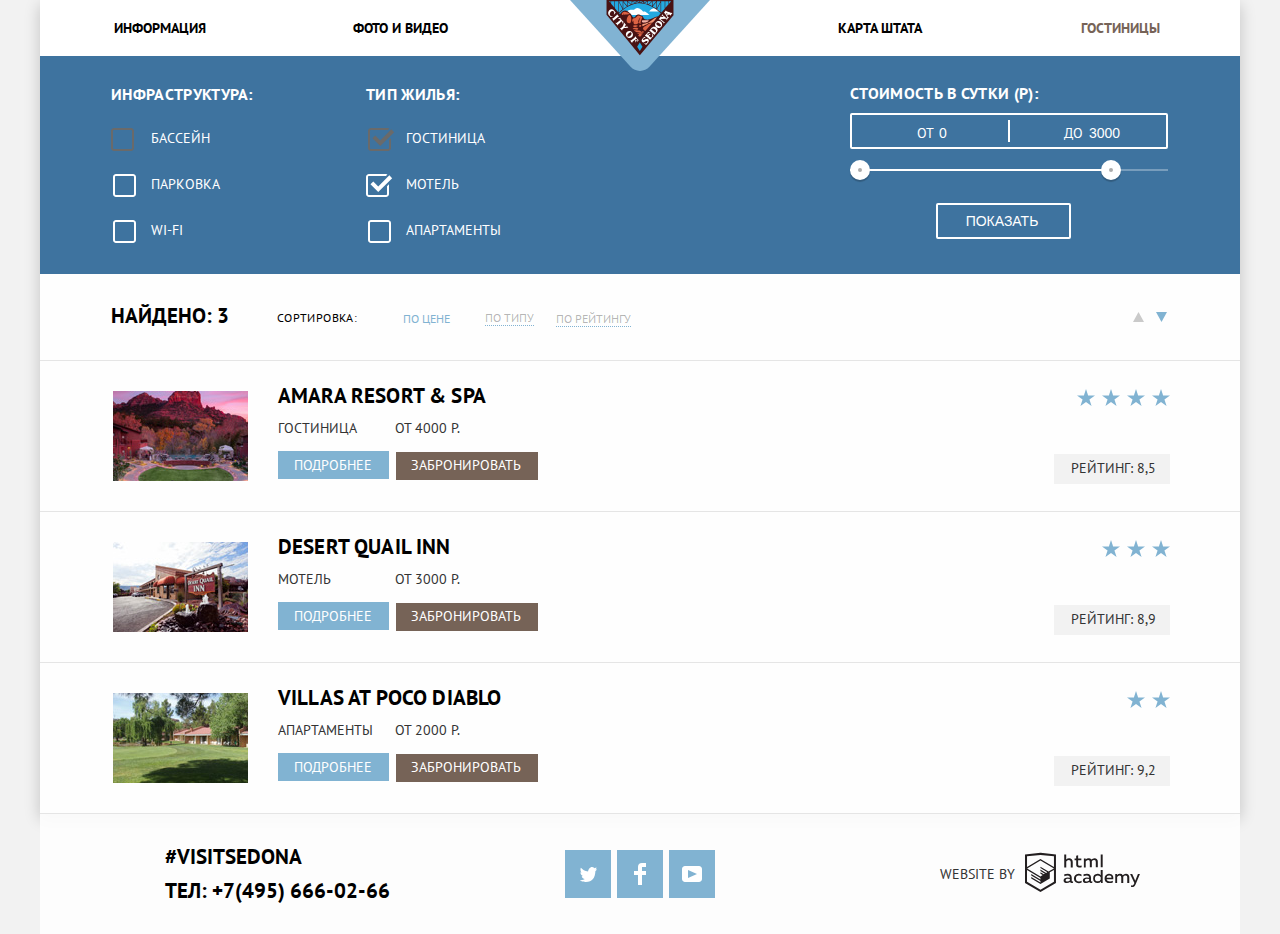
==== commit 67f09f33: "Вторая подача на защиту" ====
--- a/hotels.html
+++ b/hotels.html
@@ -2,25 +2,25 @@
 <html lang="ru">
   
 <head>
-  <link href="https://fonts.googleapis.com/css?family=PT+Sans+Narrow:400,700&amp;subset=latin,cyrillic" 
+  <link href="https://fonts.googleapis.com/css?family=PT+Sans:400,700&amp;subset=latin,cyrillic" 
   rel="stylesheet">
-  <link href="css/normalize.css" rel="stylesheet"><!--Подключить минимизацию-->
-  <link rel="stylesheet" href="css/style.css"><!--Подключить минимизацию-->
+  <link href="css/min.normalize.css" rel="stylesheet">
+  <link rel="stylesheet" href="css/min.style.css">
   
   <meta charset="utf-8">  
-  <meta name="viewport" content="width=device-width">
+  <meta name="viewport" content="width=device-width, user-scalable=yes">
   <meta name="description" content="Мой первый учебный проект HTML5">
   <meta name="author" content="Евгений Воронов на основании курса HTML-академии">
+  <link class="favicon" rel="shortcut icon" href="favicon.ico" type="image/x-icon" />
   <title>HTML Academy: Седона</title>
   </head>
 
   <body>
-    <h1 class="visually-hidden">Отели города Седона</h1><!--Заголовок для поисковиков. На странице его нет.-->
+    <h1 class="visually-hidden">Отели города Седона</h1>
     <div class="container">
       <header class="main-header">
-        <h2 class="visually-hidden">Навигация по сайту</h2><!--Заголовок для поисковиков. На странице его нет.-->
+        <h2 class="visually-hidden">Навигация по сайту</h2>
         <nav class="main-navigation">
-          <h2 class="visually-hidden">Логотип сайта</h2><!--Заголовок для поисковиков. На странице его нет.-->
           <a href="index.html" class="main-logo"><img src="img/svg-sedona/header-logo.svg" width="140" height="71" alt="Логотип города Седона"></a>
           <ul class="main-menu clearfix">
             <li>
@@ -33,14 +33,14 @@
               <a href="#">Карта штата</a>
             </li>
             <li>
-              <a class="active" href="#">Гостиницы</a>
+              <a href="hotels.html" class="active-page">Гостиницы</a>
             </li>
           </ul>
         </nav>
       </header>
-<!--Левая часть формы-->
+
       <main class="container1">
-        <h2 class="visually-hidden">Поиск отелей по критериям в городе Седона</h2><!--Заголовок для поисковиков. На странице его нет.-->
+        <h2 class="visually-hidden">Поиск отелей по критериям в городе Седона</h2>
         <div class="sort-background">
           <h1 class="visually-hidden">Гостиницы</h1>
           <form action="https://echo.htmlacademy.ru" method="post" class="form-container1">
@@ -65,7 +65,7 @@
                 </label>
               </p>
             </div>
-            <!--Центральная часть формы-->
+            
             <div class="type-of-house">
               <span>Тип жилья:</span>
               <p class="checkbox-container1">
@@ -87,7 +87,7 @@
                 </label>
               </p>
             </div>
-            <!--Правая часть формы-->
+            
             <div class="filter-range">
               <div class="filter-range-title">Стоимость в сутки (р):</div>
               <div class="price-controls">
@@ -106,7 +106,7 @@
           </form>
         </div>
         <div class="sort-of">
-          <h2 class="visually-hidden">Количество найденных результатов</h2><!--Заголовок для поисковиков. На странице его нет.-->
+          <h2 class="visually-hidden">Количество найденных результатов</h2>
           <span>Найдено: 3</span>
           <ul class="sort-of-main">
             <li>Сортировка:</li>
@@ -137,7 +137,7 @@
           <h2 class="visually-hidden">Результаты поиска</h2>
           <article class="hotel-found">
             <div class="result-picture">
-              <img src="img/jpg-sedona/amara_resort1.jpg" alt="Amara Resort and Spa" width="135" height="90">
+              <img src="img/jpg-sedona/amara-resort1.jpg" alt="Amara Resort and Spa" width="135" height="90">
             </div>
             <div class="result-description">
               <h2><a href="#" class="result-description-link">Amara Resort &amp; Spa</a></h2>
@@ -150,18 +150,18 @@
                 <a class="result-reservation" href="#">забронировать</a>
               </div>
             </div>
-            <div class="result-reiting">
+            <div class="result-rating">
               <div class="result-item-stars">
-                <div class="raiting-star"><span class="visually-hidden">Звезда рейтинга</span>
-                  <svg xmlns="http://www.w3.org/2000/svg" width="18" height="17" viewBox="0 0 18 17"><path fill="#81B3D2" d="M9.002 0l2.126 6.494h6.877l-5.564 4.012L14.566 17l-5.564-4.013L3.438 17l2.126-6.494L0 6.494h6.878z"/></svg>
-                </div>
-                <div class="raiting-star"><span class="visually-hidden">Звезда рейтинга</span>
-                  <svg xmlns="http://www.w3.org/2000/svg" width="18" height="17" viewBox="0 0 18 17"><path fill="#81B3D2" d="M9.002 0l2.126 6.494h6.877l-5.564 4.012L14.566 17l-5.564-4.013L3.438 17l2.126-6.494L0 6.494h6.878z"/></svg>
-                </div>
-                <div class="raiting-star"><span class="visually-hidden">Звезда рейтинга</span>
-                  <svg xmlns="http://www.w3.org/2000/svg" width="18" height="17" viewBox="0 0 18 17"><path fill="#81B3D2" d="M9.002 0l2.126 6.494h6.877l-5.564 4.012L14.566 17l-5.564-4.013L3.438 17l2.126-6.494L0 6.494h6.878z"/></svg>
-                </div>
-                <div class="raiting-star"><span class="visually-hidden">Звезда рейтинга</span>
+                <div class="rating-star"><span class="visually-hidden">отель четыре звезды</span>
+                  <svg xmlns="http://www.w3.org/2000/svg" width="18" height="17" viewBox="0 0 18 17"><path fill="#81B3D2" d="M9.002 0l2.126 6.494h6.877l-5.564 4.012L14.566 17l-5.564-4.013L3.438 17l2.126-6.494L0 6.494h6.878z"/></svg>
+                </div>
+                <div class="rating-star">
+                  <svg xmlns="http://www.w3.org/2000/svg" width="18" height="17" viewBox="0 0 18 17"><path fill="#81B3D2" d="M9.002 0l2.126 6.494h6.877l-5.564 4.012L14.566 17l-5.564-4.013L3.438 17l2.126-6.494L0 6.494h6.878z"/></svg>
+                </div>
+                <div class="rating-star">
+                  <svg xmlns="http://www.w3.org/2000/svg" width="18" height="17" viewBox="0 0 18 17"><path fill="#81B3D2" d="M9.002 0l2.126 6.494h6.877l-5.564 4.012L14.566 17l-5.564-4.013L3.438 17l2.126-6.494L0 6.494h6.878z"/></svg>
+                </div>
+                <div class="rating-star">
                   <svg xmlns="http://www.w3.org/2000/svg" width="18" height="17" viewBox="0 0 18 17"><path fill="#81B3D2" d="M9.002 0l2.126 6.494h6.877l-5.564 4.012L14.566 17l-5.564-4.013L3.438 17l2.126-6.494L0 6.494h6.878z"/></svg>
                 </div>
               </div>
@@ -170,7 +170,7 @@
           </article>
           <article class="hotel-found">
             <div class="result-picture">
-              <img src="img/jpg-sedona/desert_quail.jpg" alt="Desert Quail Inn" width="135" height="90">
+              <img src="img/jpg-sedona/desert-quail.jpg" alt="Desert Quail Inn" width="135" height="90">
             </div>
             <div class="result-description">
               <h2><a href="#" class="result-description-link">Desert Quail Inn</a></h2>
@@ -183,15 +183,15 @@
                 <a class="result-reservation" href="#">забронировать</a>
               </div>
             </div>
-            <div class="result-reiting">
+            <div class="result-rating">
               <div class="result-item-stars">
-                <div class="raiting-star"><span class="visually-hidden">Звезда рейтинга</span>
-                  <svg xmlns="http://www.w3.org/2000/svg" width="18" height="17" viewBox="0 0 18 17"><path fill="#81B3D2" d="M9.002 0l2.126 6.494h6.877l-5.564 4.012L14.566 17l-5.564-4.013L3.438 17l2.126-6.494L0 6.494h6.878z"/></svg>
-                </div>
-                <div class="raiting-star"><span class="visually-hidden">Звезда рейтинга</span>
-                  <svg xmlns="http://www.w3.org/2000/svg" width="18" height="17" viewBox="0 0 18 17"><path fill="#81B3D2" d="M9.002 0l2.126 6.494h6.877l-5.564 4.012L14.566 17l-5.564-4.013L3.438 17l2.126-6.494L0 6.494h6.878z"/></svg>
-                </div>
-                <div class="raiting-star"><span class="visually-hidden">Звезда рейтинга</span>
+                <div class="rating-star"><span class="visually-hidden">отель три звезды</span>
+                  <svg xmlns="http://www.w3.org/2000/svg" width="18" height="17" viewBox="0 0 18 17"><path fill="#81B3D2" d="M9.002 0l2.126 6.494h6.877l-5.564 4.012L14.566 17l-5.564-4.013L3.438 17l2.126-6.494L0 6.494h6.878z"/></svg>
+                </div>
+                <div class="rating-star">
+                  <svg xmlns="http://www.w3.org/2000/svg" width="18" height="17" viewBox="0 0 18 17"><path fill="#81B3D2" d="M9.002 0l2.126 6.494h6.877l-5.564 4.012L14.566 17l-5.564-4.013L3.438 17l2.126-6.494L0 6.494h6.878z"/></svg>
+                </div>
+                <div class="rating-star">
                   <svg xmlns="http://www.w3.org/2000/svg" width="18" height="17" viewBox="0 0 18 17"><path fill="#81B3D2" d="M9.002 0l2.126 6.494h6.877l-5.564 4.012L14.566 17l-5.564-4.013L3.438 17l2.126-6.494L0 6.494h6.878z"/></svg>
                 </div>
               </div>
@@ -200,7 +200,7 @@
           </article>
           <article class="hotel-found">
             <div class="result-picture">
-              <img src="img/jpg-sedona/villas_poco.jpg" alt="Villas at Poco Diablo" width="135" height="90">
+              <img src="img/jpg-sedona/villas-poco.jpg" alt="Villas at Poco Diablo" width="135" height="90">
             </div>
             <div class="result-description">
               <h2><a href="#" class="result-description-link">Villas at Poco Diablo</a></h2>
@@ -213,12 +213,12 @@
                 <a class="result-reservation" href="#">забронировать</a>
               </div>
             </div>
-            <div class="result-reiting">
+            <div class="result-rating">
               <div class="result-item-stars">
-                <div class="raiting-star"><span class="visually-hidden">Звезда рейтинга</span>
-                  <svg xmlns="http://www.w3.org/2000/svg" width="18" height="17" viewBox="0 0 18 17"><path fill="#81B3D2" d="M9.002 0l2.126 6.494h6.877l-5.564 4.012L14.566 17l-5.564-4.013L3.438 17l2.126-6.494L0 6.494h6.878z"/></svg>
-                </div>
-                <div class="raiting-star"><span class="visually-hidden">Звезда рейтинга</span>
+                <div class="rating-star"><span class="visually-hidden">отель две звезды</span>
+                  <svg xmlns="http://www.w3.org/2000/svg" width="18" height="17" viewBox="0 0 18 17"><path fill="#81B3D2" d="M9.002 0l2.126 6.494h6.877l-5.564 4.012L14.566 17l-5.564-4.013L3.438 17l2.126-6.494L0 6.494h6.878z"/></svg>
+                </div>
+                <div class="rating-star">
                   <svg xmlns="http://www.w3.org/2000/svg" width="18" height="17" viewBox="0 0 18 17"><path fill="#81B3D2" d="M9.002 0l2.126 6.494h6.877l-5.564 4.012L14.566 17l-5.564-4.013L3.438 17l2.126-6.494L0 6.494h6.878z"/></svg>
                 </div>
               </div>
@@ -227,10 +227,12 @@
           </article>
         </section>
       </main> 
-      <!--Футер. Идентичен первой странице.-->
+      
       <footer class="footer-align">
         <div class="main-footer footer-opacity footer-shadow">
-          <div class="footer-visit-sedona"><a href="#">#visitsedona<br>Тел: +7(495) 666-02-66</a></div>
+          <div class="footer-visit-sedona"><a href="#">#visitsedona</a>
+            <a class="phone" href="tel:+7(495) 666-02-66">Тел: +7(495) 666-02-66</a>      
+          </div>
           <ul class="social">
             <li>
               <a href="#" class="social-link">
--- a/css/min.style.css
+++ b/css/min.style.css
@@ -0,0 +1 @@
+@-webkit-keyframes shake{0%,to{-webkit-transform:translateX(0);transform:translateX(0)}10%,30%,50%,70%,90%{-webkit-transform:translateX(-10px);transform:translateX(-10px)}20%,40%,60%,80%{-webkit-transform:translateX(10px);transform:translateX(10px)}}@keyframes shake{0%,to{-webkit-transform:translateX(0);transform:translateX(0)}10%,30%,50%,70%,90%{-webkit-transform:translateX(-10px);transform:translateX(-10px)}20%,40%,60%,80%{-webkit-transform:translateX(10px);transform:translateX(10px)}}@-webkit-keyframes bounce{0%,to{-webkit-transform:translateY(0);transform:translateY(0)}50%{-webkit-transform:translateY(70px);transform:translateY(70px)}80%{-webkit-transform:translateY(-50px);transform:translateY(-50px)}}@keyframes bounce{0%,to{-webkit-transform:translateY(0);transform:translateY(0)}50%{-webkit-transform:translateY(70px);transform:translateY(70px)}80%{-webkit-transform:translateY(-50px);transform:translateY(-50px)}}body{margin:0;padding:0;font-family:"PT Sans",Arial,sans-serif;font-size:14px;line-height:21px;color:#333;background-color:#f2f2f2;background-repeat:no-repeat;background-position:top center;text-transform:uppercase}.container{width:1200px;margin:0 auto;-webkit-box-shadow:0 5px 15px rgba(0,0,0,.2);box-shadow:0 5px 15px rgba(0,0,0,.2)}.visually-hidden{position:absolute;width:1px;height:1px;margin:-1px;border:0;padding:0;clip:rect(0 0 0 0);overflow:hidden}.main-menu{display:-webkit-box;display:-ms-flexbox;display:flex;width:1200px;min-height:56px;margin:0;padding:0;background-color:#fff;-webkit-box-orient:horizontal;-webkit-box-direction:normal;-ms-flex-direction:row;flex-direction:row;-ms-flex-wrap:wrap;flex-wrap:wrap}.main-navigation{position:relative;z-index:2}.main-menu li{display:-webkit-box;display:-ms-flexbox;display:flex;-webkit-box-align:center;-ms-flex-align:center;align-items:center;width:20%;padding:15px 0;list-style-type:none;font-weight:700;font-size:14px;line-height:26px;text-align:center}.main-menu li:nth-child(3){margin-left:auto;padding-left:2px}.main-menu li:nth-child(4){margin-left:0;letter-spacing:normal}.main-logo{position:absolute;top:0;left:50%;-webkit-transform:translateX(-50%);-ms-transform:translateX(-50%);transform:translateX(-50%)}.main-menu a{display:inline-block;margin:0 auto;vertical-align:middle;color:#000;text-decoration:none;text-align:center}.main-menu a:hover{color:#81b3d2}.main-menu a:active{color:rgba(0,0,0,.3)}.main-menu .active-page{color:#766357}.content-main,.sedona-title{background-color:#fff}.sedona-title{width:1200px;min-height:216px;margin:-6px 0 0;padding:0}.sedona-description,.slogan{padding-top:38px;text-align:center}.slogan{max-width:450px;margin-right:auto;margin-left:auto;padding-top:6px;font-weight:700;font-size:21px;line-height:26px}.five-reasons{padding-top:8px;font-size:14px;line-height:26px;color:#333}.container{display:-webkit-box;display:-ms-flexbox;display:flex;-webkit-box-align:center;-ms-flex-align:center;align-items:center;-webkit-box-orient:vertical;-webkit-box-direction:normal;-ms-flex-direction:column;flex-direction:column}.logo-sedona{-ms-flex-item-align:center;-ms-grid-row-align:center;align-self:center;min-width:1200px;height:509px;margin:0;padding:0;background-color:#dbe9f2;z-index:1}.advice{display:-webkit-box;display:-ms-flexbox;display:flex;margin:0;padding:0;-webkit-box-orient:horizontal;-webkit-box-direction:normal;-ms-flex-direction:row;flex-direction:row;-ms-flex-wrap:wrap;flex-wrap:wrap;background-color:#81b3d2}.advice div{-webkit-box-flex:1;-ms-flex-positive:1;flex-grow:1}.advice-text{width:400px;min-height:251px;margin:0;padding:5px 0 0;text-align:center;color:#fff}.advice-text h2,.advice-text p{line-height:21px;text-align:center}.advice-text h2{max-width:155px;padding-top:31px;padding-bottom:8px;color:#fff;font-size:21px}.advice-text p{max-width:310px;padding-top:4px;font-weight:400;letter-spacing:.02em;font-size:14px}.advice-text .advice-first{max-width:290px}.advice-text,.advice-text1,.mirror{background-color:#81b3d2}.mirror{-webkit-box-orient:horizontal;-webkit-box-direction:reverse;-ms-flex-direction:row-reverse;flex-direction:row-reverse}.advice-text1{width:400px;min-height:251px;margin:0;padding:5px 0 0;text-align:center;color:#fff}.advice-text h2,.advice-text p,.advice-text1 h2,.advice-text1 p{margin-right:auto;margin-left:auto}.advice-text1 h2{min-width:303px;padding-top:20px;padding-bottom:8px;color:#fff;font-size:21px;line-height:21px;text-align:center}.advice-text1 p{max-width:310px;padding-top:3px}.advice-text1 p,.advice-text1 span{font-size:14px;line-height:21px;text-align:center}.advice-image{width:800px;height:256px;background-color:#c3866e}.advantages{display:-webkit-box;display:-ms-flexbox;display:flex;-webkit-box-orient:horizontal;-webkit-box-direction:normal;-ms-flex-direction:row;flex-direction:row;-ms-flex-wrap:wrap;flex-wrap:wrap}.advantages-item{width:400px;min-height:330px;margin:0;padding:0;text-align:center;background-color:#fff;-webkit-box-flex:1;-ms-flex-positive:1;flex-grow:1}.advantages-item:nth-child(1){background-image:url("data:image/svg+xml,%3Csvg xmlns='http://www.w3.org/2000/svg' width='75' height='72' viewBox='0 0 75 72'%3E%3Cg fill='%2381B3D2'%3E%3Cpath d='M29.656 65.033h16V41.21h-16v23.823zm2.937-20.899h10.125V62.11H32.593V44.134z'/%3E%3Cpath d='M72.771 39.253l2.076-2.068-9.908-9.865V0H51.127v13.567L37.5 0 .152 37.185l2.077 2.068 7.832-7.795v37.618H6.124V72h63.875v-2.924H64.94V31.458l7.831 7.795zM62.002 69.076H12.999V28.534L37.5 4.149l24.502 24.385v40.542zm0-44.682l-7.938-7.902V2.924h7.938v21.47z'/%3E%3Cpath d='M29.906 27.08c0 4.261 3.47 7.713 7.75 7.713 4.279 0 7.75-3.452 7.75-7.713 0-4.259-3.471-7.713-7.75-7.713-4.281 0-7.75 3.454-7.75 7.713zm7.75-4.945c2.744 0 4.969 2.214 4.969 4.945 0 2.732-2.225 4.948-4.969 4.948-2.746 0-4.97-2.216-4.97-4.948 0-2.731 2.225-4.945 4.97-4.945zM17.061 41.21h3v3.919h-3zM22.999 41.21h3v3.919h-3zM17.061 47.182h3v3.919h-3zM22.999 47.182h3v3.919h-3zM48.998 41.21h3v3.919h-3zM54.936 41.21h3v3.919h-3zM48.998 47.182h3v3.919h-3zM54.936 47.182h3v3.919h-3z'/%3E%3C/g%3E%3C/svg%3E");background-repeat:no-repeat;background-position:50% 64px;padding-bottom:10px}.advantages-item:nth-child(2){background-image:url("data:image/svg+xml,%3Csvg xmlns='http://www.w3.org/2000/svg' width='74' height='70' viewBox='0 0 74 70'%3E%3Cg fill='%2381B3D2'%3E%3Cpath d='M69.854 46.71H4.051c-2.274 0-4.135 1.94-4.135 4.313v3.504c0 2.372 1.861 4.313 4.135 4.313h.93v1.053c0 5.536 4.341 10.065 9.648 10.065h44.646c5.306 0 9.648-4.529 9.648-10.065V58.84h.93c2.274 0 4.135-1.941 4.135-4.313v-3.504c0-2.373-1.86-4.313-4.134-4.313zm-3.848 13.184c0 3.871-3.019 7.021-6.73 7.021H14.629c-3.711 0-6.731-3.15-6.731-7.021v-1.053h58.107v1.053zm5.065-5.367c0 .688-.558 1.271-1.218 1.271H4.051c-.66 0-1.217-.582-1.217-1.271v-3.504c0-.688.558-1.271 1.217-1.271h65.802c.66 0 1.218.582 1.218 1.271v3.504zM15.634 38.406l5.323 4.059 5.326-4.059 5.328 4.059 5.328-4.059 5.328 4.059 5.329-4.059 5.327 4.059 5.33-4.06 5.336 4.059 6.194-4.712-1.72-2.459-4.474 3.403-5.336-4.057-5.33 4.056-5.327-4.057-5.329 4.057-5.328-4.057-5.328 4.057-5.328-4.057-5.325 4.057-5.323-4.057-5.327 4.057-4.467-3.401-1.721 2.457 6.188 4.714zM7.978 31.544H68.855c.041-.619.069-1.241.069-1.87 0-.394-.016-.783-.032-1.173C68.227 12.657 54.186 0 36.952 0 19.719 0 5.677 12.657 5.013 28.501c-.017.39-.032.78-.032 1.173 0 .629.028 1.251.07 1.87h2.927zM36.952 3.043c15.591 0 28.35 11.316 29.021 25.458H7.931c.673-14.142 13.43-25.458 29.021-25.458z'/%3E%3Cellipse cx='36.952' cy='15.26' rx='1.945' ry='2.03'/%3E%3Cellipse cx='29.172' cy='10.23' rx='1.946' ry='2.03'/%3E%3Cellipse cx='44.732' cy='10.23' rx='1.946' ry='2.03'/%3E%3C/g%3E%3C/svg%3E");background-repeat:no-repeat;background-position:50% 64px}.advantages-item:nth-child(3){background-image:url("data:image/svg+xml,%3Csvg xmlns='http://www.w3.org/2000/svg' width='64' height='76' viewBox='0 0 64 76'%3E%3Cpath fill-rule='evenodd' clip-rule='evenodd' fill='%2381B3D2' d='M61.097 22.501H36.312C50.125 15.602 51.229 11.25 50.72 8.816c-1.162-3.963-5.692-7.023-10.002-5.407-5.569 2.089-7.137 10.388-8.644 16.387-1.924-6.07-3.784-13.814-8.136-17.737C22.677.921 20.843-.205 18.175.031c-4.026.356-9.802 5.382-7.458 10.981 2.251 5.378 9.687 8.777 14.578 11.489H2.879A2.882 2.882 0 0 0 0 25.37v11.322a2.882 2.882 0 0 0 2.879 2.869h.274V76h57.841V39.561h.103a2.882 2.882 0 0 0 2.88-2.869V25.37a2.882 2.882 0 0 0-2.88-2.869zM42.413 5.944c2.103-.31 4.982 1.299 5.255 3.209.393 2.756-3.4 5.255-5.086 6.421-2.523 1.744-4.928 2.643-7.287 4.055.884-3.69 2.549-13.011 7.118-13.685zm-22.882 9.968c-2.225-1.485-6.544-4.431-6.44-7.771.112-3.595 5.743-6.57 8.814-3.886 3.856 3.371 5.713 11.105 7.119 16.557-3.249-1.539-6.328-2.788-9.493-4.9zm5.972 57.114H6.136V39.561h19.368v33.465zm0-36.502H3.046V25.538h22.457v10.986zm10.157 0v36.503h-7.174V25.538h7.174v10.986zm22.351 36.502H38.644V39.561h19.367v33.465zm2.92-36.502H38.644V25.538h22.287v10.986z'/%3E%3C/svg%3E");background-repeat:no-repeat;background-position:50% 60px}.advantages-item h2{font-size:21px;line-height:21px;padding-top:150px;padding-bottom:5px}.advantages-item p{max-width:290px;margin-right:auto;margin-left:auto;font-size:14px;line-height:21px;color:#333}.advice-dif{color:#333;background-color:#eee;margin:0;padding:0;text-align:center;-webkit-box-flex:1;-ms-flex-positive:1;flex-grow:1}.advice-dif h2{font-size:21px;line-height:21px;padding-top:26px;color:#000}.advice-dif p,.advise-dif-small p{max-width:270px;font-size:14px;line-height:21px;color:#333;padding-top:5px}.advise-dif-small p{max-width:265px}.interest,.search-hotels{display:-webkit-box;display:-ms-flexbox;display:flex;-webkit-box-orient:vertical;-webkit-box-direction:normal;-ms-flex-direction:column;flex-direction:column}.interest,.interest p{font-size:14px;line-height:24px}.interest{-webkit-box-pack:justify;-ms-flex-pack:justify;justify-content:space-between;width:1200px;min-height:291px;margin:0;padding:0;text-align:center;color:#333;background-color:#fff}.interest span{font-weight:700;font-size:30px;line-height:36px;color:#000;margin-top:54px}.interest p{margin-bottom:38px}.search-hotels{width:568px;height:86px;margin-right:auto;margin-left:auto;text-decoration:none;font-weight:700;font-size:21px;line-height:26px;color:#fff;-webkit-box-align:center;-ms-flex-align:center;align-items:center;-webkit-box-pack:center;-ms-flex-pack:center;justify-content:center;background-color:#766357}.search-hotels:hover{background-color:#604e43}.search-hotels:active{color:rgba(255,255,255,.3);background-color:#503e33}.map{width:100%;height:593px;margin-bottom:-120px;background-image:url(../img/jpg-sedona/map-sedona.jpg);background-repeat:no-repeat}.interactive-map,.map{border-style:none}.search{width:570px;margin:0 auto;text-align:center}.search-filters{position:absolute;z-index:10;display:none;padding:56px 54px 55px 57px;background-color:#fff;-webkit-box-shadow:0 10px 40px 5px rgba(0,0,0,.2);box-shadow:0 10px 40px 5px rgba(0,0,0,.2)}.search-filters-show{display:block;-webkit-animation-name:bounce;animation-name:bounce;-webkit-animation-duration:.7s;animation-duration:.7s}.modal-error{-webkit-animation-name:shake;animation-name:shake;-webkit-animation-duration:.6s;animation-duration:.6s}.field-data,.field-value-data{display:-webkit-box;display:-ms-flexbox;display:flex}.field-data{-webkit-box-align:center;-ms-flex-align:center;align-items:center;margin-bottom:27px;color:#000}.field-value-data{-webkit-box-flex:1;-ms-flex:1 1;flex:1 1}.field-data input,.field-data label{font-weight:700;font-size:14px;line-height:26px}.field-data label{display:-webkit-box;display:-ms-flexbox;display:flex;-webkit-box-pack:start;-ms-flex-pack:start;justify-content:flex-start;-webkit-box-align:center;-ms-flex-align:center;align-items:center;-webkit-box-flex:0;-ms-flex:0 0 114px;flex:0 0 114px;margin-top:0;padding-left:0}.field-data input{width:100%;height:40px;-webkit-box-sizing:border-box;box-sizing:border-box;padding-left:8px;text-transform:uppercase;color:#000;text-align:left;background-color:#f2f2f2;border:2px solid #f2f2f2;outline:0}.field-data input:hover{background-color:#ebebeb;border-color:#ebebeb}.field-data input:focus{background-color:#fff;border-color:#e5e5e5}::-webkit-input-placeholder{color:#000;opacity:1}::-moz-placeholder{color:#000;opacity:1}:-ms-input-placeholder,::-ms-input-placeholder{opacity:1}::placeholder{color:#000;opacity:1}:-ms-input-placeholder,::-ms-input-placeholder{color:#000}.btn-calendar{display:block;width:39px;height:40px;background-color:#f2f2f2;padding:0;border:0;outline:0;cursor:pointer;fill:#cacaca}.btn-calendar:hover{fill:#000}.btn-calendar:focus,.children-number input:focus,.people-number input:focus{background-color:#f2f2f2;-webkit-box-shadow:inset 0 0 0 2px #e5e5e5;box-shadow:inset 0 0 0 2px #e5e5e5}.btn-calendar:active{fill:#81b3d2}.btn-people-number{width:38px;height:40px;padding:0;margin:0;vertical-align:middle;color:#cacaca;background-color:#f2f2f2;border:0;outline:0;font-size:1.8vw;cursor:pointer}.btn-people-number:hover{color:#000}.btn-people-number:focus{color:#000}.btn-people-number:active,.footer-visit-sedona a:hover{color:#81b3d2}.children-number input,.people-number input{display:inline-block;margin:0;width:38px;height:40px;padding:0;text-align:center;vertical-align:middle;background-color:#f2f2f2;font-weight:700;border:0;outline:0}.field-people{margin-bottom:54px}.field-people>label{float:left;margin-top:7px;margin-left:0;font-weight:700;font-size:14px;line-height:26px;color:#000}.field-value-people{height:40px;margin-left:114px;text-align:left;font-weight:700}.btn-plus{position:relative;margin-left:-4px;z-index:2}.btn-minus:focus,.btn-plus:focus{background-color:#f2f2f2;-webkit-box-shadow:inset 0 0 0 2px #e5e5e5;box-shadow:inset 0 0 0 2px #e5e5e5}.btn-minus{position:relative;margin-right:-4px;z-index:2}.people-number-adults{float:left}.children-number,.people-number-children{font-weight:700;font-size:14px;line-height:26px;color:#000}.children-number{float:right}.people-number-children{display:inline-block;vertical-align:middle;margin-left:30px}.search-btn{width:458px;height:58px;padding:0;margin:0;font-weight:700;font-size:21px;text-transform:uppercase;color:#fff;background-color:#81b3d2;border:0;outline:0;cursor:pointer}.search-btn:hover,.social-link:hover .social-fb,.social-link:hover .social-twitter,.social-link:hover .social-youtube{background-color:#669ec0}.search-btn:focus{-webkit-box-shadow:0 0 0 .1em #e5e5e5;box-shadow:0 0 0 .1em #e5e5e5;border-radius:.1em}.search-btn:active{color:#88b6d1;background-color:#5496bd}.main-footer{display:-webkit-box;display:-ms-flexbox;display:flex;-webkit-box-pack:justify;-ms-flex-pack:justify;justify-content:space-between;-webkit-box-align:center;-ms-flex-align:center;align-items:center;width:1200px;min-height:120px;margin:0 auto;padding:0;background-color:rgba(254,254,254,.9)}.footer-opacity{position:absolute;bottom:0}.footer-align{position:relative;height:0;margin:0;padding:0;bottom:0}.footer-visit-sedona,.footer-visit-sedona a{display:-webkit-box;display:-ms-flexbox;display:flex;-webkit-box-align:start;-ms-flex-align:start;align-items:flex-start}.footer-visit-sedona{-webkit-box-orient:vertical;-webkit-box-direction:normal;-ms-flex-direction:column;flex-direction:column;width:400px}.footer-visit-sedona a{margin-left:125px;font-size:21px;line-height:26px;font-weight:700;color:#000;text-decoration:none}.footer-visit-sedona a:focus{color:#81b3d2}.footer-visit-sedona a:active{color:#bdbbbc}.phone{margin-top:8px}.footer-shadow{position:relative;z-index:1}.social,.social li{display:-webkit-box;display:-ms-flexbox;display:flex;-webkit-box-pack:center;-ms-flex-pack:center;justify-content:center}.social{width:400px;margin-top:20px;padding:0;-ms-flex-wrap:wrap;flex-wrap:wrap}.social li{-webkit-box-align:center;-ms-flex-align:center;align-items:center;width:46px;height:48px;margin-right:6px}.social li:last-child{margin-right:0}.social div{display:-webkit-inline-box;display:-ms-inline-flexbox;display:inline-flex;-webkit-box-pack:center;-ms-flex-pack:center;justify-content:center;width:46px;height:48px;margin-right:auto;margin-left:auto;background-color:#81b3d2}.social-link:active .social-twitter,.social-twitter{background-image:url("data:image/svg+xml,%3Csvg xmlns='http://www.w3.org/2000/svg' xmlns:xlink='http://www.w3.org/1999/xlink' width='17' height='15' viewBox='0 0 17 15'%3E%3Cpath fill='%23FFF' d='M10.95.144c1.685-.496 2.984.27 3.577 1.179.673-.231 1.331-.481 2.011-.708a2.345 2.345 0 0 1-.857 1.768c.685.17 1.304-.491 1.304-.491-.169 1-1.006 1.788-1.563 2.024-.231 6.75-3.175 11.217-10.077 11.082h-.446c-.41 0-4.164-.46-4.898-1.887 2.271.196 3.893-.422 4.693-1.177-.96-.3-2.679-.477-2.979-2.95.349.106.564.228 1.19.119C1.705 8.247.374 7.53.448 5.33c.285.328 1.067.536 1.34.472C1.085 5.561-.182 2.442.894.85c1.818 1.854 3.735 3.606 7.152 3.773C8.254 2.33 9.183.793 10.95.144z'/%3E%3C/svg%3E");background-repeat:no-repeat;background-position:50%}.social-link:active .social-twitter{background-color:#5496bd}.social-fb,.social-link:active .social-fb{background-image:url("data:image/svg+xml,%3Csvg xmlns='http://www.w3.org/2000/svg' width='12' height='22' viewBox='0 0 12 22'%3E%3Cpath fill='%23FFF' d='M12 4V0H8a4 4 0 0 0-4 4v4H0v4h4v10h4V12h4V8H8V4h4z'/%3E%3C/svg%3E");background-repeat:no-repeat;background-position:50%}.social-link:active .social-fb{background-color:#5496bd}.social-link:active .social-youtube,.social-youtube{background-image:url("data:image/svg+xml,%3Csvg xmlns='http://www.w3.org/2000/svg' xmlns:xlink='http://www.w3.org/1999/xlink' width='20' height='16' viewBox='0 0 20 16'%3E%3Cpath fill='%23FFF' d='M17 0H3C1.35 0 0 1.35 0 3v10c0 1.65 1.35 3 3 3h14c1.65 0 3-1.35 3-3V3c0-1.65-1.35-3-3-3zM6.027 11.998V4.002L15.014 8l-8.987 3.998z'/%3E%3C/svg%3E");background-repeat:no-repeat;background-position:50%}.copyright{display:-webkit-box;display:-ms-flexbox;display:flex;-webkit-box-pack:center;-ms-flex-pack:center;justify-content:center;-webkit-box-align:center;-ms-flex-align:center;align-items:center;width:400px}.copyright span,.copyright-logo{display:inline-block;vertical-align:middle}.copyright span{-webkit-box-sizing:border-box;box-sizing:border-box;margin-right:8px;font-size:14px;line-height:26px}.copyright-logo{fill:#231f20;margin-left:1px;margin-top:1px}.copyright-logo:hover{fill:#81b3d2}.copyright-logo:focus{fill:#81b3d2}.copyright-logo:active{fill:#bdbbbc}.sort-background{width:1200px;min-height:218px;background:#3e739f url(../img/png-sedona/hotels-bg.png) no-repeat}.form-container1,.infrastructure{display:-webkit-box;display:-ms-flexbox;display:flex;-webkit-box-direction:normal}.form-container1{margin-top:0;font-size:14px;line-height:21px;min-width:52px;color:#fff;-webkit-box-orient:horizontal;-ms-flex-direction:row;flex-direction:row}.infrastructure{width:255px;margin-left:71px;-webkit-box-orient:vertical;-ms-flex-direction:column;flex-direction:column}.infrastructure label,.type-of-house label{cursor:pointer}.infrastructure span:first-child,.type-of-house span:first-child{padding-bottom:23px;margin-top:28px;font-weight:700;letter-spacing:.02em;font-size:16px;line-height:21px}.checkbox-container1{position:relative;margin:0;padding:0 0 25px}.checkbox-container1 label:first-of-type{padding-left:40px}.checkbox-container1 input[type=checkbox]~.checkbox-indicator{position:absolute;top:0;left:0;width:27px;height:23px;background:url("data:image/svg+xml,%3Csvg xmlns='http://www.w3.org/2000/svg' width='23' height='23' viewBox='0 0 23 23'%3E%3Cpath fill='%23FFFFFF' d='M20 2c.542 0 1 .458 1 1v17c0 .542-.458 1-1 1H3c-.542 0-1-.458-1-1V3c0-.542.458-1 1-1h17m0-2H3C1.35 0 0 1.35 0 3v17c0 1.65 1.35 3 3 3h17c1.65 0 3-1.35 3-3V3c0-1.65-1.35-3-3-3z'/%3E%3C/svg%3E") no-repeat center top}.checkbox-container1 input[type=checkbox]:checked~.checkbox-indicator{content:"";position:absolute;top:0;left:0;width:27px;height:23px;background-image:url("data:image/svg+xml,%3Csvg xmlns='http://www.w3.org/2000/svg' width='27' height='23' viewBox='0 0 27 23'%3E%3Cpath fill='%23FFFFFF' d='M7.285 7.486l-2.829 2.829 7.783 7.783L26.171 4.166l-2.828-2.829-11.104 11.102z'/%3E%3Cpath fill='%23FFFFFF' d='M21 20c0 .542-.458 1-1 1H3c-.542 0-1-.458-1-1V3c0-.542.458-1 1-1h16.908L21.493.415A2.96 2.96 0 0 0 20 0H3C1.35 0 0 1.35 0 3v17c0 1.65 1.35 3 3 3h17c1.65 0 3-1.35 3-3v-9.829l-2 2V20z'/%3E%3C/svg%3E")}.checkbox-container1 input[type=checkbox]:disabled~.checkbox-indicator{content:"";position:absolute;top:0;left:0;width:23px;height:23px;background-image:url("data:image/svg+xml,%3Csvg xmlns='http://www.w3.org/2000/svg' width='23' height='23' viewBox='0 0 23 23'%3E%3Cpath fill='%236a6a6a' d='M20 2c.542 0 1 .458 1 1v17c0 .542-.458 1-1 1H3c-.542 0-1-.458-1-1V3c0-.542.458-1 1-1h17m0-2H3C1.35 0 0 1.35 0 3v17c0 1.65 1.35 3 3 3h17c1.65 0 3-1.35 3-3V3c0-1.65-1.35-3-3-3z'/%3E%3C/svg%3E")}.checkbox-container1 input[type=checkbox]:disabled:checked~.checkbox-indicator{content:"";position:absolute;top:0;left:2px;width:27px;height:23px;background-image:url("data:image/svg+xml,%3Csvg xmlns='http://www.w3.org/2000/svg' width='27' height='23' viewBox='0 0 27 23'%3E%3Cpath fill='%236a6a6a' d='M7.285 7.486l-2.829 2.829 7.783 7.783L26.171 4.166l-2.828-2.829-11.104 11.102z'/%3E%3Cpath fill='%236a6a6a' d='M21 20c0 .542-.458 1-1 1H3c-.542 0-1-.458-1-1V3c0-.542.458-1 1-1h16.908L21.493.415A2.96 2.96 0 0 0 20 0H3C1.35 0 0 1.35 0 3v17c0 1.65 1.35 3 3 3h17c1.65 0 3-1.35 3-3v-9.829l-2 2V20z'/%3E%3C/svg%3E");background-repeat:no-repeat}.checkbox-container1 input[type=checkbox]:focus~.checkbox-indicator{-webkit-box-shadow:0 0 0 .2em #766357;box-shadow:0 0 0 .2em #766357;border-radius:.2em}.type-of-house{display:-webkit-box;display:-ms-flexbox;display:flex;width:200px;-webkit-box-orient:vertical;-webkit-box-direction:normal;-ms-flex-direction:column;flex-direction:column}.filter-range{width:318px;margin-left:284px;margin-top:-4px;color:#fff;text-transform:uppercase}.filter-range-title{padding-top:31px;margin-bottom:9px;letter-spacing:.02em;font-size:16px;line-height:21px;font-weight:700}.price-controls{position:relative;height:32px;margin-bottom:20px;font-size:0;border:2px solid #fff;border-radius:2px}.price-controls::after{content:"";position:absolute;top:50%;left:50%;width:2px;height:22px;background:#fff;-webkit-transform:translate(-50%,-50%);-ms-transform:translate(-50%,-50%);transform:translate(-50%,-50%)}.price-controls label{display:inline-block;vertical-align:middle;font-size:14px;line-height:21px;letter-spacing:normal;cursor:pointer;padding-top:7px}.price-controls .max-price,.price-controls .min-price{width:90px;padding-left:65px;font-size:14px;line-height:21px;letter-spacing:normal}.price-controls .max-price{padding-left:57px}.price-controls input{width:50px;margin:0;line-height:21px;font-size:14px;color:inherit;background:0 0;border:0;outline:0}.range-controls{position:relative;margin-bottom:32px}.range-controls .scale{height:2px;background:rgba(255,255,255,.3)}.range-controls .bar{width:80%;height:2px;background:#fff}.range-toggle{position:absolute;top:-9px;width:4px;height:4px;background:#ababab;border:8px solid #fff;border-radius:50%;-webkit-box-shadow:0 2px 1px 0 rgba(0,1,1,.2);box-shadow:0 2px 1px 0 rgba(0,1,1,.2);cursor:pointer}.range-toggle:hover{top:-10px;width:6px;height:6px}.range-toggle-min{left:0}.range-toggle-max{left:79%}.button-result{width:135px;height:36px;display:block;margin-left:86px;margin-top:2px;padding:6px 28px 6px 25px;font-size:14px;line-height:21px;color:#fff;text-transform:uppercase;background:0 0;border:2px solid #fff;border-radius:2px;cursor:pointer}.button-result:hover{color:#000;background:#fff}.sort-of,.sort-of-main{display:-webkit-box;display:-ms-flexbox;display:flex;-webkit-box-orient:horizontal;-webkit-box-direction:normal;-ms-flex-direction:row;flex-direction:row}.sort-of{width:1200px;min-height:86px;background-color:#fefefe;border-bottom:1px solid #e5e5e5}.sort-of span{margin-top:29px;margin-left:71px;font-size:21px;line-height:26px;font-weight:700;color:#000}.sort-of-main{-webkit-box-align:center;-ms-flex-align:center;align-items:center;width:365px;margin:3px 0 0 48px;padding:0;list-style:none;font-size:12px;line-height:18px;color:#000}.sort-of-main a{color:rgba(0,0,0,.3);text-decoration:none}.sort-of-main a:hover{color:#81b3d2;border-bottom:1px dotted #81b3d2}.sort-of-main a:active{color:#000;border:0}.sort-of-main li:nth-child(1){width:48px;margin-right:auto;line-height:18px;margin-bottom:2px;letter-spacing:.03em}.sort-of-main li:nth-child(3){margin-left:35px;margin-bottom:2px}.sort-of-main li:nth-child(4){margin-right:11px;margin-left:22px}.sort-of-main li:nth-child(5){margin-right:8px;margin-left:25px}.sort-of-main .sort-active{color:#81b3d2;border:0}.sort-of-main .sort-not-active{border-bottom:1px dotted #81b3d2}.sort-of-triangle{display:-webkit-box;display:-ms-flexbox;display:flex;-webkit-box-align:center;-ms-flex-align:center;align-items:center;margin:0 73px 0 auto;padding:0;list-style:none}.sort-of-triangle li:nth-child(2){margin-left:12px}.triangle-link:hover .triangle{fill:#000}.triangle-link:active .triangle{pointer-events:none;fill:#81b3d2}.active-triangle{fill:#81b3d2}.hotel-found,.result{display:-webkit-box;display:-ms-flexbox;display:flex;-webkit-box-orient:vertical;-webkit-box-direction:normal;-ms-flex-direction:column;flex-direction:column}.hotel-found{width:1200px;min-height:150px;background-color:#fefefe;border-bottom:1px solid #e5e5e5;-webkit-box-orient:horizontal;-ms-flex-direction:row;flex-direction:row}.result-picture{width:135px;max-height:90px;margin-top:30px;margin-left:73px;background-color:#d1e8fa}.result-description{display:-webkit-box;display:-ms-flexbox;display:flex;width:760px;margin:22px 0 0 30px;padding:0;-webkit-box-orient:vertical;-webkit-box-direction:normal;-ms-flex-direction:column;flex-direction:column}.result-description h2{margin-top:0;margin-bottom:9px;font-size:21px;line-height:26px;font-weight:700;color:#000;letter-spacing:.01rem}.result-description-link{color:#000;text-decoration:none}.result-description-link:hover{color:#81b3d2}.result-description-link:active{color:rgba(0,0,0,.3)}.result-row-1{display:-webkit-box;display:-ms-flexbox;display:flex;color:#333}.result-row-1 span:nth-of-type(1){width:112px;margin-right:5px;letter-spacing:normal;font-size:14px;line-height:21px}.result-row-2{margin-top:16px;margin-bottom:33px}.result-learn-more,.result-reservation{height:27px;font-size:14px;line-height:21px;color:#fff;text-decoration:none}.result-learn-more{width:110px;padding:5px 17px 5px 16px;letter-spacing:normal;background-color:#81b3d2}.result-reservation{width:142px;margin-left:3px;padding:4px 17px 6px 15px;background-color:#766357}.result-learn-more:hover{background-color:#669ec0}.result-learn-more:active{color:rgba(255,255,255,.3);background-color:#5496bd}.result-reservation:hover{background-color:#604e43}.result-reservation:active{color:rgba(255,255,255,.3);background-color:#503e33}.result-rating{-ms-flex-item-align:center;-ms-grid-row-align:center;align-self:center;margin-right:70px;margin-left:auto}.result-item-stars{display:-webkit-box;display:-ms-flexbox;display:flex;-webkit-box-pack:end;-ms-flex-pack:end;justify-content:flex-end;-webkit-box-align:start;-ms-flex-align:start;align-items:flex-start;height:25px;margin-bottom:40px;-webkit-box-orient:horizontal;-webkit-box-direction:normal;-ms-flex-direction:row;flex-direction:row}.rating-star{width:18px;height:17px;margin-left:7px}.result-item-rating{padding:4px 14px 5px 17px;font-size:14px;line-height:21px;background-color:#f2f2f2}